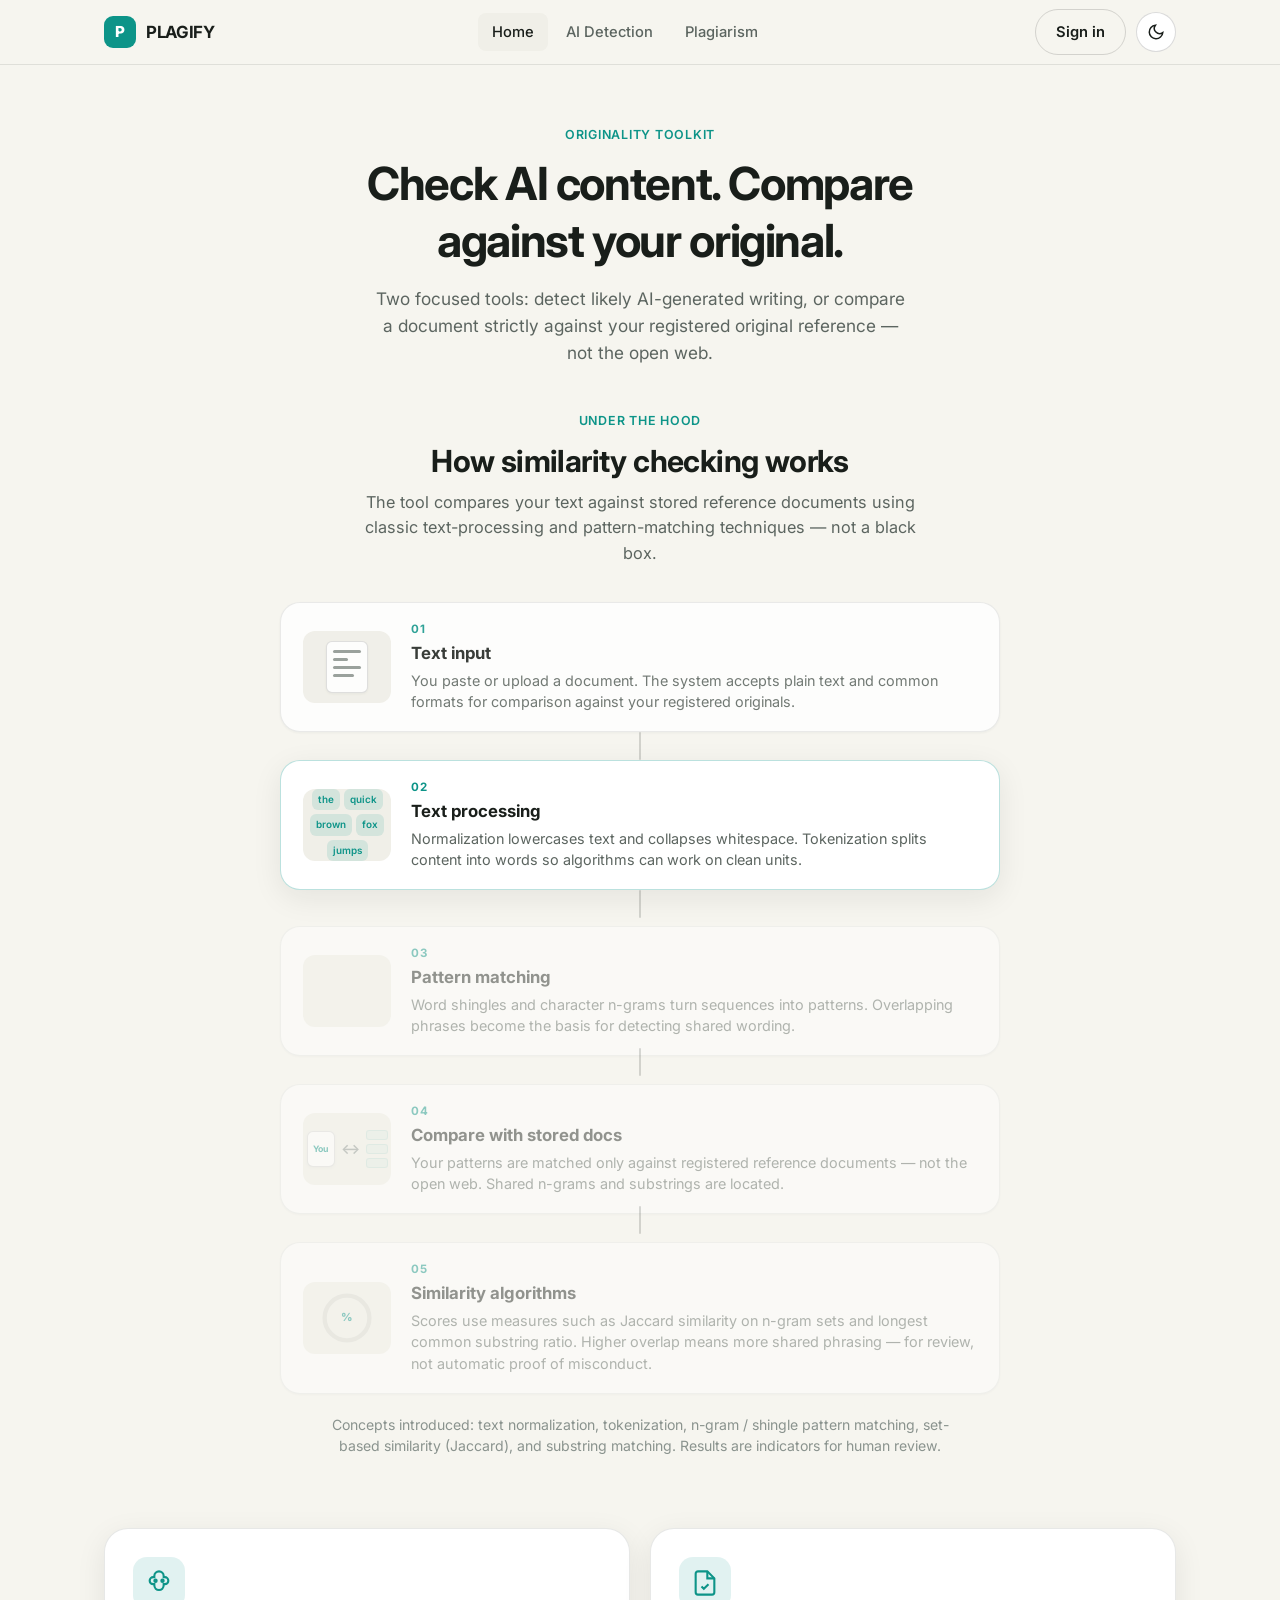
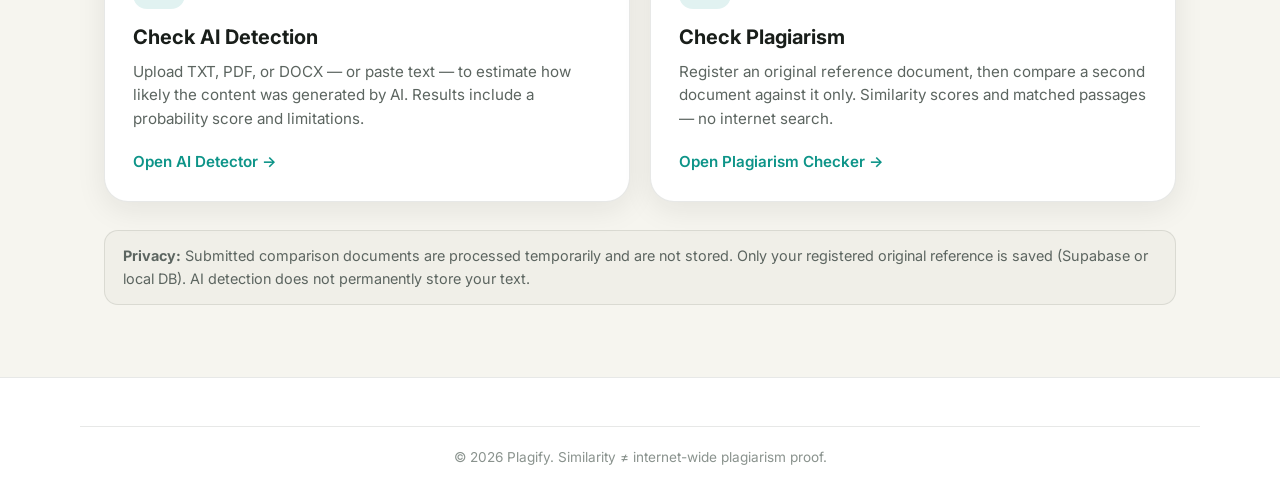
==== frontend/index.html @ 07a8b906 "v1.0.1" ====
<!DOCTYPE html>
<html lang="en">
<head>
  <meta charset="UTF-8" />
  <meta name="viewport" content="width=device-width, initial-scale=1.0" />
  <title>Plagify — AI Detection &amp; Originality Checker</title>
  <link rel="preconnect" href="https://fonts.googleapis.com" />
  <link href="https://fonts.googleapis.com/css2?family=Inter:wght@400;500;600;700;800&display=swap" rel="stylesheet" />
  <link rel="stylesheet" href="style.css" />
  <script>(function(){var t=localStorage.getItem("plagify-theme");if(t!=="light"&&t!=="dark"){t=window.matchMedia&&window.matchMedia("(prefers-color-scheme: dark)").matches?"dark":"light";}document.documentElement.setAttribute("data-theme",t);})();</script>
</head>
<body>
  <header class="site-header">
    <div class="container header-inner">
      <a href="index.html" class="logo">
        <span class="logo-mark">P</span>
        <span class="logo-text">PLAGIFY</span>
      </a>
      <nav class="main-nav" id="mainNav">
        <a href="index.html" class="nav-link active">Home</a>
        <a href="ai-detection.html" class="nav-link">AI Detection</a>
        <a href="plagiarism.html" class="nav-link">Plagiarism</a>
      </nav>
      <div class="header-actions">
        <a href="login.html" class="btn btn-outline" id="signInBtn">Sign in</a>
        <div class="user-menu" id="userMenu" hidden>
          <button type="button" class="user-chip" id="userChip" aria-haspopup="true" aria-expanded="false">
            <span class="user-avatar" id="userAvatar">U</span>
            <span class="user-meta">
              <span class="user-name" id="userName">Account</span>
              <span class="user-email" id="userEmail"></span>
            </span>
            <svg class="user-caret" width="14" height="14" viewBox="0 0 24 24" fill="none" stroke="currentColor" stroke-width="2"><path d="M6 9l6 6 6-6"/></svg>
          </button>
          <div class="user-dropdown" id="userDropdown" hidden>
            <button type="button" class="user-dropdown-item" id="profileBtn">Profile / Settings</button>
            <button type="button" class="user-dropdown-item danger" id="logoutBtn">Logout</button>
          </div>
        </div>
        <button class="theme-toggle" id="themeToggle" aria-label="Toggle theme" title="Toggle theme">
          <svg class="icon-sun" width="18" height="18" viewBox="0 0 24 24" fill="none" stroke="currentColor" stroke-width="2"><circle cx="12" cy="12" r="4"/><path d="M12 2v2M12 20v2M4.93 4.93l1.41 1.41M17.66 17.66l1.41 1.41M2 12h2M20 12h2M4.93 19.07l1.41-1.41M17.66 6.34l1.41-1.41"/></svg>
          <svg class="icon-moon" width="18" height="18" viewBox="0 0 24 24" fill="none" stroke="currentColor" stroke-width="2"><path d="M21 12.79A9 9 0 1 1 11.21 3 7 7 0 0 0 21 12.79z"/></svg>
        </button>
        <button class="menu-toggle" id="menuToggle" aria-label="Menu"><span></span><span></span><span></span></button>
      </div>
    </div>
  </header>

  <main>
    <section class="hero">
      <div class="container hero-inner">
        <span class="eyebrow">Originality toolkit</span>
        <h1>Check AI content. Compare against your original.</h1>
        <p class="hero-sub">
          Two focused tools: detect likely AI-generated writing, or compare a document
          strictly against your registered original reference — not the open web.
        </p>
      </div>
    </section>

    <!-- How it works — animated explanation of text matching pipeline -->
    <section class="how-section" aria-labelledby="how-heading">
      <div class="container">
        <div class="section-heading how-heading">
          <span class="eyebrow">Under the hood</span>
          <h2 id="how-heading">How similarity checking works</h2>
          <p class="how-lead">
            The tool compares your text against stored reference documents using classic
            text-processing and pattern-matching techniques — not a black box.
          </p>
        </div>

        <div class="pipeline" id="howPipeline" role="list">
          <!-- Step 1 -->
          <article class="pipe-step" data-step="1" role="listitem">
            <div class="pipe-visual" aria-hidden="true">
              <div class="viz-doc viz-doc-in">
                <span class="viz-line"></span>
                <span class="viz-line short"></span>
                <span class="viz-line"></span>
                <span class="viz-line med"></span>
              </div>
            </div>
            <div class="pipe-body">
              <span class="pipe-num">01</span>
              <h3>Text input</h3>
              <p>You paste or upload a document. The system accepts plain text and common formats for comparison against your registered originals.</p>
            </div>
          </article>

          <div class="pipe-connector" aria-hidden="true"><span></span></div>

          <!-- Step 2 -->
          <article class="pipe-step" data-step="2" role="listitem">
            <div class="pipe-visual" aria-hidden="true">
              <div class="viz-tokens">
                <span class="tok">the</span>
                <span class="tok">quick</span>
                <span class="tok">brown</span>
                <span class="tok">fox</span>
                <span class="tok">jumps</span>
              </div>
            </div>
            <div class="pipe-body">
              <span class="pipe-num">02</span>
              <h3>Text processing</h3>
              <p>Normalization lowercases text and collapses whitespace. Tokenization splits content into words so algorithms can work on clean units.</p>
            </div>
          </article>

          <div class="pipe-connector" aria-hidden="true"><span></span></div>

          <!-- Step 3 -->
          <article class="pipe-step" data-step="3" role="listitem">
            <div class="pipe-visual" aria-hidden="true">
              <div class="viz-ngrams">
                <span class="ng">quick brown</span>
                <span class="ng">brown fox</span>
                <span class="ng">fox jumps</span>
              </div>
            </div>
            <div class="pipe-body">
              <span class="pipe-num">03</span>
              <h3>Pattern matching</h3>
              <p>Word shingles and character n-grams turn sequences into patterns. Overlapping phrases become the basis for detecting shared wording.</p>
            </div>
          </article>

          <div class="pipe-connector" aria-hidden="true"><span></span></div>

          <!-- Step 4 -->
          <article class="pipe-step" data-step="4" role="listitem">
            <div class="pipe-visual" aria-hidden="true">
              <div class="viz-compare">
                <div class="viz-doc small">You</div>
                <div class="viz-vs">↔</div>
                <div class="viz-store">
                  <span class="store-item"></span>
                  <span class="store-item"></span>
                  <span class="store-item"></span>
                </div>
              </div>
            </div>
            <div class="pipe-body">
              <span class="pipe-num">04</span>
              <h3>Compare with stored docs</h3>
              <p>Your patterns are matched only against registered reference documents — not the open web. Shared n-grams and substrings are located.</p>
            </div>
          </article>

          <div class="pipe-connector" aria-hidden="true"><span></span></div>

          <!-- Step 5 -->
          <article class="pipe-step" data-step="5" role="listitem">
            <div class="pipe-visual" aria-hidden="true">
              <div class="viz-score">
                <svg viewBox="0 0 36 36" class="score-ring">
                  <path class="ring-bg" d="M18 2.5a15.5 15.5 0 1 1 0 31 15.5 15.5 0 1 1 0-31"/>
                  <path class="ring-fill" d="M18 2.5a15.5 15.5 0 1 1 0 31 15.5 15.5 0 1 1 0-31"/>
                </svg>
                <span class="score-label">%</span>
              </div>
            </div>
            <div class="pipe-body">
              <span class="pipe-num">05</span>
              <h3>Similarity algorithms</h3>
              <p>Scores use measures such as Jaccard similarity on n-gram sets and longest common substring ratio. Higher overlap means more shared phrasing — for review, not automatic proof of misconduct.</p>
            </div>
          </article>
        </div>

        <p class="how-footnote">
          Concepts introduced: text normalization, tokenization, n-gram / shingle pattern matching,
          set-based similarity (Jaccard), and substring matching. Results are indicators for human review.
        </p>
      </div>
    </section>

    <section class="dashboard-section">
      <div class="container">
        <div class="feature-choice-grid">
          <a href="ai-detection.html" class="choice-card">
            <div class="choice-icon ai-icon">
              <svg width="28" height="28" viewBox="0 0 24 24" fill="none" stroke="currentColor" stroke-width="1.8"><path d="M12 2a4 4 0 014 4v1h1a3 3 0 010 6h-1v1a4 4 0 01-8 0v-1H7a3 3 0 010-6h1V6a4 4 0 014-4z"/><circle cx="9" cy="10" r="1"/><circle cx="15" cy="10" r="1"/></svg>
            </div>
            <h2>Check AI Detection</h2>
            <p>
              Upload TXT, PDF, or DOCX — or paste text — to estimate how likely the
              content was generated by AI. Results include a probability score and limitations.
            </p>
            <span class="choice-cta">Open AI Detector →</span>
          </a>

          <a href="plagiarism.html" class="choice-card">
            <div class="choice-icon plag-icon">
              <svg width="28" height="28" viewBox="0 0 24 24" fill="none" stroke="currentColor" stroke-width="1.8"><path d="M14 2H6a2 2 0 00-2 2v16a2 2 0 002 2h12a2 2 0 002-2V8z"/><path d="M14 2v6h6"/><path d="M9 15l2 2 4-4"/></svg>
            </div>
            <h2>Check Plagiarism</h2>
            <p>
              Register an original reference document, then compare a second document
              against it only. Similarity scores and matched passages — no internet search.
            </p>
            <span class="choice-cta">Open Plagiarism Checker →</span>
          </a>
        </div>

        <div class="privacy-banner">
          <strong>Privacy:</strong> Submitted comparison documents are processed temporarily
          and are not stored. Only your registered original reference is saved (Supabase or local DB).
          AI detection does not permanently store your text.
        </div>
      </div>
    </section>
  </main>

  <div class="modal-overlay" id="profileModal" hidden>
    <div class="modal-card" role="dialog">
      <div class="modal-header">
        <h2>Profile / Settings</h2>
        <button type="button" class="modal-close" id="profileModalClose">&times;</button>
      </div>
      <div class="modal-body">
        <div class="profile-preview">
          <div class="profile-avatar-wrap">
            <span class="user-avatar large" id="profileAvatar">U</span>
            <label class="avatar-upload-btn" for="profilePictureInput" title="Change photo">
              <svg width="14" height="14" viewBox="0 0 24 24" fill="none" stroke="currentColor" stroke-width="2" aria-hidden="true"><path d="M23 19a2 2 0 0 1-2 2H3a2 2 0 0 1-2-2V8a2 2 0 0 1 2-2h4l2-3h6l2 3h4a2 2 0 0 1 2 2z"/><circle cx="12" cy="13" r="4"/></svg>
              <span class="sr-only">Upload profile picture</span>
            </label>
            <input type="file" id="profilePictureInput" accept="image/jpeg,image/png,image/webp,image/gif" hidden />
          </div>
          <div>
            <p class="profile-email" id="profileEmail">—</p>
            <p class="profile-provider" id="profileProvider">local</p>
            <div class="profile-photo-actions">
              <button type="button" class="btn-text-link" id="profilePictureChoose">Change photo</button>
              <button type="button" class="btn-text-link danger" id="profilePictureRemove" hidden>Remove photo</button>
            </div>
          </div>
        </div>
        <div class="input-group">
          <label for="profileNameInput">Username</label>
          <input type="text" id="profileNameInput" maxlength="120" />
        </div>
        <p class="profile-hint">Username and photo can be updated anytime. JPEG, PNG, WebP or GIF · max ~500 KB.</p>
        <div class="modal-actions">
          <button type="button" class="btn btn-accent" id="profileSaveBtn">Save profile</button>
          <button type="button" class="btn btn-outline" id="profileCancelBtn">Cancel</button>
        </div>
        <p class="login-message" id="profileMessage"></p>

        <hr class="profile-divider" />
        <h3 class="profile-section-title">Change password</h3>
        <p class="profile-hint">Password cannot be changed directly. Request an OTP sent to your email, then enter the code with your new password.</p>
        <div class="modal-actions" style="margin-bottom:12px">
          <button type="button" class="btn btn-outline" id="profileRequestOtpBtn">Send OTP to email</button>
        </div>
        <p class="login-message" id="otpMessage"></p>
        <div id="passwordChangeFields" hidden>
          <div class="input-group">
            <label for="profileOtpInput">OTP code</label>
            <input type="text" id="profileOtpInput" maxlength="12" inputmode="numeric" autocomplete="one-time-code" placeholder="6-digit code" />
          </div>
          <div class="input-group">
            <label for="profileNewPassword">New password</label>
            <input type="password" id="profileNewPassword" minlength="6" autocomplete="new-password" placeholder="At least 6 characters" />
          </div>
          <div class="input-group">
            <label for="profileConfirmPassword">Confirm new password</label>
            <input type="password" id="profileConfirmPassword" minlength="6" autocomplete="new-password" placeholder="Repeat new password" />
          </div>
          <div class="modal-actions">
            <button type="button" class="btn btn-accent" id="profileChangePasswordBtn">Update password</button>
          </div>
        </div>
      </div>
    </div>
  </div>

  <footer class="site-footer">
    <div class="container footer-bottom">
      <p>&copy; 2026 Plagify. Similarity ≠ internet-wide plagiarism proof.</p>
    </div>
  </footer>

  <script src="api.js"></script>
  <script src="theme.js"></script>
  <script>
    const menuToggle = document.getElementById("menuToggle");
    const mainNav = document.getElementById("mainNav");
    if (menuToggle && mainNav) menuToggle.addEventListener("click", () => mainNav.classList.toggle("open"));

    /* Animated how-it-works pipeline */
    (function () {
      const pipeline = document.getElementById("howPipeline");
      if (!pipeline) return;

      const steps = Array.from(pipeline.querySelectorAll(".pipe-step"));
      const connectors = Array.from(pipeline.querySelectorAll(".pipe-connector"));
      const reduced = window.matchMedia("(prefers-reduced-motion: reduce)").matches;

      function reset() {
        steps.forEach((s) => s.classList.remove("is-active", "is-done"));
        connectors.forEach((c) => c.classList.remove("is-flowing"));
        pipeline.classList.remove("is-animating");
        const doc = pipeline.querySelector(".viz-doc-in");
        if (doc) doc.classList.remove("is-pulse");
      }

      function runCycle() {
        reset();
        if (reduced) {
          steps.forEach((s) => s.classList.add("is-active", "is-done"));
          return;
        }
        pipeline.classList.add("is-animating");
        let i = 0;

        function next() {
          if (i > 0) {
            steps[i - 1].classList.remove("is-active");
            steps[i - 1].classList.add("is-done");
            if (connectors[i - 1]) connectors[i - 1].classList.add("is-flowing");
          }
          if (i >= steps.length) {
            // hold final state, then loop
            setTimeout(runCycle, 3200);
            return;
          }
          steps[i].classList.add("is-active");
          if (i === 0) {
            const doc = steps[0].querySelector(".viz-doc-in");
            if (doc) doc.classList.add("is-pulse");
          }
          i += 1;
          setTimeout(next, 1600);
        }
        next();
      }

      // Start when section is in view
      const observer = new IntersectionObserver(
        (entries) => {
          if (entries[0].isIntersecting) {
            runCycle();
            observer.disconnect();
          }
        },
        { threshold: 0.25 }
      );
      observer.observe(pipeline);
    })();
  </script>
</body>
</html>
---- frontend/style.css ----
/* ==========================================
   PLAGIFY — Clever-inspired light theme
   Soft cream background, teal accents, clean UI
   ========================================== */

:root,
[data-theme="light"] {
  --bg-primary: #f6f5ef;
  --bg-secondary: #ffffff;
  --bg-card: #ffffff;
  --bg-muted: #f0efe8;
  --accent: #0d9488;
  --accent-hover: #0f766e;
  --accent-soft: rgba(13, 148, 136, 0.12);
  --accent-border: rgba(13, 148, 136, 0.28);
  --text-main: #191e1a;
  --text-muted: #5c6560;
  --text-light: #8a938e;
  --border-color: rgba(25, 30, 26, 0.1);
  --border-strong: rgba(25, 30, 26, 0.16);
  --radius-sm: 10px;
  --radius-md: 14px;
  --radius-lg: 20px;
  --radius-xl: 24px;
  --shadow-sm: 0 1px 3px rgba(25, 30, 26, 0.06);
  --shadow-md: 0 8px 30px rgba(25, 30, 26, 0.08);
  --shadow-lg: 0 16px 48px rgba(25, 30, 26, 0.1);
  --font-display: 'Inter', system-ui, -apple-system, 'Segoe UI', sans-serif;
  --font-body: 'Inter', system-ui, -apple-system, 'Segoe UI', sans-serif;
  --transition: 0.2s ease;
  --green: #0d9488;
  --green-dark: #0f766e;
  --success: #16a34a;
  --warning: #d97706;
  --danger: #dc2626;
  --header-bg: rgba(246, 245, 239, 0.92);
  --slider-off: #d1d5db;
}

[data-theme="dark"] {
  --bg-primary: #0f1412;
  --bg-secondary: #161c19;
  --bg-card: #1a221e;
  --bg-muted: #222b27;
  --accent: #2dd4bf;
  --accent-hover: #5eead4;
  --accent-soft: rgba(45, 212, 191, 0.14);
  --accent-border: rgba(45, 212, 191, 0.32);
  --text-main: #e8f0ec;
  --text-muted: #9aaba3;
  --text-light: #6b7c74;
  --border-color: rgba(232, 240, 236, 0.1);
  --border-strong: rgba(232, 240, 236, 0.18);
  --shadow-sm: 0 1px 3px rgba(0, 0, 0, 0.35);
  --shadow-md: 0 8px 30px rgba(0, 0, 0, 0.45);
  --shadow-lg: 0 16px 48px rgba(0, 0, 0, 0.5);
  --header-bg: rgba(15, 20, 18, 0.92);
  --slider-off: #3a4540;
  --success: #4ade80;
  --warning: #fbbf24;
  --danger: #f87171;
}

* {
  margin: 0;
  padding: 0;
  box-sizing: border-box;
}

html {
  scroll-behavior: smooth;
}

body {
  background: var(--bg-primary);
  color: var(--text-main);
  transition: background 0.25s ease, color 0.25s ease;
  font-family: var(--font-body);
  line-height: 1.55;
  -webkit-font-smoothing: antialiased;
}

h1, h2, h3, h4 {
  font-family: var(--font-display);
  line-height: 1.25;
  font-weight: 700;
  color: var(--text-main);
}

a {
  color: inherit;
  text-decoration: none;
}

ul {
  list-style: none;
}

button {
  font-family: var(--font-body);
  cursor: pointer;
  border: none;
  background: none;
}

.container {
  width: 100%;
  max-width: 1120px;
  margin: 0 auto;
  padding: 0 24px;
}

.eyebrow {
  display: inline-block;
  color: var(--accent);
  font-weight: 600;
  font-size: 0.78rem;
  letter-spacing: 0.06em;
  text-transform: uppercase;
  margin-bottom: 12px;
}

.btn {
  display: inline-flex;
  align-items: center;
  justify-content: center;
  gap: 8px;
  padding: 11px 20px;
  border-radius: 999px;
  font-weight: 600;
  font-size: 0.92rem;
  transition: transform var(--transition), background var(--transition), color var(--transition), box-shadow var(--transition), border-color var(--transition);
  white-space: nowrap;
}

/* Ensure [hidden] always wins over .btn display rules (e.g. Sign in after login) */
.btn[hidden],
#signInBtn[hidden],
#userMenu[hidden] {
  display: none !important;
}

.btn:active {
  transform: scale(0.98);
}

.btn-accent {
  background: var(--accent);
  color: #fff;
  box-shadow: 0 2px 8px rgba(13, 148, 136, 0.25);
}

.btn-accent:hover {
  background: var(--accent-hover);
}

.btn-outline {
  background: transparent;
  color: var(--text-main);
  border: 1.5px solid var(--border-strong);
}

.btn-outline:hover {
  border-color: var(--accent);
  color: var(--accent);
}

.btn-ghost {
  background: transparent;
  color: var(--text-muted);
  border: 1.5px solid transparent;
}

.btn-ghost:hover {
  color: var(--text-main);
  background: var(--bg-muted);
}

.btn-large {
  padding: 14px 28px;
  font-size: 1rem;
}

/* Theme toggle */
.theme-toggle {
  display: inline-flex;
  align-items: center;
  justify-content: center;
  width: 40px;
  height: 40px;
  border-radius: 999px;
  border: 1.5px solid var(--border-strong);
  background: var(--bg-card);
  color: var(--text-main);
  cursor: pointer;
  transition: background var(--transition), border-color var(--transition), color var(--transition);
  flex-shrink: 0;
}

.theme-toggle:hover {
  border-color: var(--accent);
  color: var(--accent);
  background: var(--accent-soft);
}

.theme-toggle .icon-sun,
.theme-toggle .icon-moon {
  display: none;
}

[data-theme="light"] .theme-toggle .icon-moon {
  display: block;
}

[data-theme="dark"] .theme-toggle .icon-sun {
  display: block;
}

[data-theme="dark"] .tab-btn.active {
  background: var(--accent);
  color: #0f1412;
}

[data-theme="dark"] .d-belly {
  fill: #5eead4;
}


.site-header {
  position: sticky;
  top: 0;
  z-index: 100;
  background: var(--header-bg);
  backdrop-filter: blur(12px);
  border-bottom: 1px solid var(--border-color);
}

.header-inner {
  display: flex;
  align-items: center;
  justify-content: space-between;
  height: 64px;
  gap: 20px;
}

.logo {
  display: flex;
  align-items: center;
  gap: 10px;
  font-weight: 700;
  font-size: 1.05rem;
  letter-spacing: -0.02em;
}

.logo-mark {
  width: 32px;
  height: 32px;
  border-radius: 9px;
  background: var(--accent);
  color: #fff;
  display: flex;
  align-items: center;
  justify-content: center;
  font-weight: 800;
  font-size: 0.95rem;
}

.logo-text {
  color: var(--text-main);
}

.main-nav {
  display: flex;
  align-items: center;
  gap: 4px;
}

.nav-link {
  padding: 8px 14px;
  border-radius: 8px;
  font-size: 0.92rem;
  font-weight: 500;
  color: var(--text-muted);
  transition: color var(--transition), background var(--transition);
}

.nav-link:hover,
.nav-link.active {
  color: var(--text-main);
  background: var(--bg-muted);
}

.header-actions {
  display: flex;
  align-items: center;
  gap: 10px;
}

.menu-toggle {
  display: none;
  flex-direction: column;
  gap: 5px;
  padding: 8px;
}

.menu-toggle span {
  display: block;
  width: 20px;
  height: 2px;
  background: var(--text-main);
  border-radius: 1px;
}

.hero {
  padding: 56px 0 32px;
  text-align: center;
}

.hero-inner {
  max-width: 720px;
  margin: 0 auto;
}

.hero h1 {
  font-size: clamp(2rem, 4.5vw, 2.85rem);
  letter-spacing: -0.03em;
  margin-bottom: 16px;
}

.hero-sub {
  font-size: 1.08rem;
  color: var(--text-muted);
  max-width: 540px;
  margin: 0 auto;
}

.checker-section {
  padding: 24px 0 64px;
}

.checker-card {
  background: var(--bg-card);
  border: 1px solid var(--border-color);
  border-radius: var(--radius-xl);
  box-shadow: var(--shadow-md);
  padding: 28px 32px;
  overflow: hidden;
}

.checker-tabs {
  display: flex;
  gap: 6px;
  margin-bottom: 24px;
  flex-wrap: wrap;
}

.tab-btn {
  padding: 9px 18px;
  border-radius: 999px;
  font-size: 0.9rem;
  font-weight: 600;
  color: var(--text-muted);
  background: var(--bg-muted);
  transition: all var(--transition);
}

.tab-btn:hover {
  color: var(--text-main);
}

.tab-btn.active {
  background: var(--text-main);
  color: #fff;
}

.tab-panel {
  display: none;
}

.tab-panel.active {
  display: block;
}

#inputText {
  width: 100%;
  min-height: 200px;
  padding: 16px 18px;
  border: 1.5px solid var(--border-color);
  border-radius: var(--radius-md);
  background: var(--bg-primary);
  color: var(--text-main);
  font-family: var(--font-body);
  font-size: 0.98rem;
  line-height: 1.6;
  resize: vertical;
  transition: border-color var(--transition);
}

#inputText:focus {
  outline: none;
  border-color: var(--accent);
}

#inputText::placeholder {
  color: var(--text-light);
}

.counter-row {
  display: flex;
  flex-wrap: wrap;
  gap: 16px;
  margin-top: 12px;
  font-size: 0.85rem;
  color: var(--text-muted);
}

.min-note {
  margin-left: auto;
  color: var(--text-light);
}

.dropzone {
  border: 2px dashed var(--border-strong);
  border-radius: var(--radius-md);
  padding: 40px 24px;
  text-align: center;
  background: var(--bg-primary);
  transition: border-color var(--transition), background var(--transition);
}

.dropzone.dragover {
  border-color: var(--accent);
  background: var(--accent-soft);
}

.dropzone-icon {
  color: var(--accent);
  margin-bottom: 12px;
}

.dropzone-title {
  font-weight: 600;
  margin-bottom: 6px;
}

.dropzone-sub {
  font-size: 0.9rem;
  color: var(--text-muted);
  margin-bottom: 18px;
}

.file-selected {
  margin-top: 16px;
}

.file-chip {
  display: inline-flex;
  align-items: center;
  gap: 10px;
  padding: 10px 14px;
  background: var(--bg-muted);
  border-radius: 999px;
  font-size: 0.9rem;
  font-weight: 500;
}

.file-chip button {
  font-size: 1.2rem;
  color: var(--text-muted);
  line-height: 1;
  padding: 0 4px;
}

.file-chip button:hover {
  color: var(--danger);
}

.url-field {
  margin-bottom: 16px;
}

.url-field label {
  display: block;
  font-size: 0.88rem;
  font-weight: 600;
  margin-bottom: 6px;
  color: var(--text-muted);
}

.url-field input {
  width: 100%;
  padding: 12px 14px;
  border: 1.5px solid var(--border-color);
  border-radius: var(--radius-sm);
  background: var(--bg-primary);
  font-size: 0.95rem;
  color: var(--text-main);
}

.url-field input:focus {
  outline: none;
  border-color: var(--accent);
}

.settings-panel {
  margin-top: 28px;
  padding-top: 24px;
  border-top: 1px solid var(--border-color);
}

.settings-title {
  font-size: 0.95rem;
  margin-bottom: 16px;
}

.settings-grid {
  display: grid;
  grid-template-columns: repeat(2, 1fr);
  gap: 12px 24px;
  margin-bottom: 20px;
}

.toggle-row {
  display: flex;
  align-items: center;
  justify-content: space-between;
  gap: 12px;
  font-size: 0.9rem;
  color: var(--text-muted);
  cursor: pointer;
}

.switch {
  position: relative;
  width: 42px;
  height: 24px;
  flex-shrink: 0;
}

.switch input {
  opacity: 0;
  width: 0;
  height: 0;
}

.slider {
  position: absolute;
  inset: 0;
  background: var(--slider-off);
  border-radius: 999px;
  transition: background var(--transition);
}

.slider::before {
  content: '';
  position: absolute;
  width: 18px;
  height: 18px;
  left: 3px;
  top: 3px;
  background: #fff;
  border-radius: 50%;
  transition: transform var(--transition);
  box-shadow: 0 1px 3px rgba(0,0,0,0.15);
}

.switch input:checked + .slider {
  background: var(--accent);
}

.switch input:checked + .slider::before {
  transform: translateX(18px);
}

.scan-mode-row {
  display: flex;
  flex-wrap: wrap;
  align-items: center;
  gap: 12px;
}

.scan-mode-label {
  font-size: 0.9rem;
  font-weight: 600;
  color: var(--text-muted);
}

.scan-mode-options {
  display: flex;
  gap: 6px;
  flex-wrap: wrap;
}

.mode-btn {
  padding: 7px 14px;
  border-radius: 999px;
  font-size: 0.85rem;
  font-weight: 600;
  color: var(--text-muted);
  background: var(--bg-muted);
  border: 1.5px solid transparent;
  transition: all var(--transition);
}

.mode-btn:hover {
  color: var(--text-main);
}

.mode-btn.active {
  background: var(--accent-soft);
  color: var(--accent);
  border-color: var(--accent-border);
}

.action-row {
  display: flex;
  gap: 12px;
  margin-top: 28px;
  flex-wrap: wrap;
}

.progress-wrap {
  margin-top: 28px;
  text-align: center;
}

.progress-track {
  height: 6px;
  background: var(--bg-muted);
  border-radius: 999px;
  overflow: hidden;
  margin-bottom: 12px;
}

.progress-fill {
  height: 100%;
  width: 0%;
  background: var(--accent);
  border-radius: 999px;
  transition: width 0.3s ease;
}

.progress-label {
  font-size: 0.9rem;
  color: var(--text-muted);
  margin-bottom: 16px;
}

.dino-wrap {
  max-width: 200px;
  margin: 0 auto 8px;
}

.dino-svg {
  width: 100%;
  height: auto;
}

.d-body, .d-tail, .d-spikes, .d-leg, .d-arm, .d-upper-jaw, .d-lower-jaw {
  fill: var(--accent);
}

.d-belly {
  fill: #5eead4;
}

.d-eye-white {
  fill: #fff;
}

.d-eye {
  fill: var(--text-main);
}

.d-teeth {
  stroke: #fff;
  stroke-width: 1.5;
  fill: none;
}

.dino-caption {
  font-size: 0.88rem;
  color: var(--text-muted);
}

.result-card {
  margin-top: 28px;
  padding: 24px;
  background: var(--bg-primary);
  border-radius: var(--radius-md);
  border: 1px solid var(--border-color);
  display: flex;
  align-items: center;
  gap: 28px;
  flex-wrap: wrap;
}

.result-summary {
  display: flex;
  align-items: center;
  gap: 28px;
  flex: 1;
  flex-wrap: wrap;
}

.result-ring {
  position: relative;
  width: 110px;
  height: 110px;
  flex-shrink: 0;
}

.result-ring svg {
  width: 100%;
  height: 100%;
  transform: rotate(-90deg);
}

.ring-bg {
  fill: none;
  stroke: var(--bg-muted);
  stroke-width: 8;
}

.ring-fill {
  fill: none;
  stroke: var(--accent);
  stroke-width: 8;
  stroke-linecap: round;
  stroke-dasharray: 327;
  stroke-dashoffset: 327;
  transition: stroke-dashoffset 0.8s ease;
}

.ring-label {
  position: absolute;
  inset: 0;
  display: flex;
  flex-direction: column;
  align-items: center;
  justify-content: center;
}

.ring-label strong {
  font-size: 1.4rem;
  font-weight: 700;
}

.ring-label span {
  font-size: 0.75rem;
  color: var(--text-muted);
}

.result-metrics {
  display: flex;
  gap: 28px;
  flex-wrap: wrap;
}

.metric {
  display: flex;
  flex-direction: column;
  gap: 4px;
}

.metric-label {
  font-size: 0.8rem;
  color: var(--text-muted);
}

.metric-value {
  font-size: 1.25rem;
  font-weight: 700;
}

.features-section {
  padding: 72px 0;
}

.section-heading {
  text-align: center;
  margin-bottom: 40px;
}

.section-heading h2 {
  font-size: clamp(1.5rem, 3vw, 1.9rem);
  letter-spacing: -0.02em;
}

.features-grid {
  display: grid;
  grid-template-columns: repeat(auto-fill, minmax(280px, 1fr));
  gap: 20px;
}

.feature-card {
  background: var(--bg-card);
  border: 1px solid var(--border-color);
  border-radius: var(--radius-md);
  padding: 24px;
  transition: box-shadow var(--transition), border-color var(--transition);
}

.feature-card:hover {
  box-shadow: var(--shadow-sm);
  border-color: var(--accent-border);
}

.feature-icon {
  width: 44px;
  height: 44px;
  border-radius: 12px;
  background: var(--accent-soft);
  color: var(--accent);
  display: flex;
  align-items: center;
  justify-content: center;
  margin-bottom: 14px;
}

.feature-card h3 {
  font-size: 1.05rem;
  margin-bottom: 8px;
}

.feature-card p {
  font-size: 0.92rem;
  color: var(--text-muted);
  line-height: 1.55;
}

.stats-section {
  padding: 48px 0;
  background: var(--bg-secondary);
  border-top: 1px solid var(--border-color);
  border-bottom: 1px solid var(--border-color);
}

.stats-grid {
  display: grid;
  grid-template-columns: repeat(4, 1fr);
  gap: 24px;
  text-align: center;
}

.stat-block strong {
  display: block;
  font-size: 1.75rem;
  font-weight: 800;
  color: var(--accent);
  letter-spacing: -0.02em;
  margin-bottom: 4px;
}

.stat-block span {
  font-size: 0.88rem;
  color: var(--text-muted);
}

.testimonials-section {
  padding: 72px 0;
}

.testimonial-slider {
  position: relative;
  overflow: hidden;
}

.testimonial-track {
  display: flex;
  gap: 20px;
  transition: transform 0.4s ease;
}

.testimonial-card {
  flex: 0 0 calc(33.333% - 14px);
  min-width: 260px;
  background: var(--bg-card);
  border: 1px solid var(--border-color);
  border-radius: var(--radius-md);
  padding: 24px;
}

.testimonial-card p {
  font-size: 0.95rem;
  color: var(--text-muted);
  margin-bottom: 16px;
  line-height: 1.6;
}

.testimonial-author strong {
  display: block;
  font-size: 0.92rem;
}

.testimonial-author span {
  font-size: 0.82rem;
  color: var(--text-light);
}

.slider-dots {
  display: flex;
  justify-content: center;
  gap: 8px;
  margin-top: 24px;
}

.slider-dots button {
  width: 8px;
  height: 8px;
  border-radius: 50%;
  background: var(--border-strong);
  transition: background var(--transition), transform var(--transition);
}

.slider-dots button.active {
  background: var(--accent);
  transform: scale(1.2);
}

.faq-section {
  padding: 72px 0 80px;
}

.faq-list {
  max-width: 720px;
  margin: 0 auto;
}

.faq-item {
  border-bottom: 1px solid var(--border-color);
}

.faq-question {
  width: 100%;
  display: flex;
  align-items: center;
  justify-content: space-between;
  gap: 16px;
  padding: 18px 0;
  text-align: left;
  font-size: 1rem;
  font-weight: 600;
  color: var(--text-main);
}

.faq-icon {
  font-size: 1.25rem;
  color: var(--text-muted);
  transition: transform var(--transition);
}

.faq-item.open .faq-icon {
  transform: rotate(45deg);
}

.faq-answer {
  max-height: 0;
  overflow: hidden;
  transition: max-height 0.3s ease;
}

.faq-item.open .faq-answer {
  max-height: 200px;
}

.faq-answer p {
  padding-bottom: 18px;
  font-size: 0.95rem;
  color: var(--text-muted);
  line-height: 1.6;
}

.site-footer {
  background: var(--bg-secondary);
  border-top: 1px solid var(--border-color);
  padding: 48px 0 24px;
}

.footer-grid {
  display: grid;
  grid-template-columns: 1.5fr 1fr 1fr 1fr;
  gap: 32px;
  margin-bottom: 36px;
}

.footer-brand p {
  font-size: 0.9rem;
  color: var(--text-muted);
  margin: 12px 0 16px;
  max-width: 260px;
}

.social-icons {
  display: flex;
  gap: 12px;
}

.social-icons a {
  width: 36px;
  height: 36px;
  border-radius: 10px;
  background: var(--bg-muted);
  display: flex;
  align-items: center;
  justify-content: center;
  color: var(--text-muted);
  transition: color var(--transition), background var(--transition);
}

.social-icons a:hover {
  color: var(--accent);
  background: var(--accent-soft);
}

.footer-col h4 {
  font-size: 0.88rem;
  margin-bottom: 14px;
  color: var(--text-main);
}

.footer-col a {
  display: block;
  font-size: 0.9rem;
  color: var(--text-muted);
  padding: 5px 0;
  transition: color var(--transition);
}

.footer-col a:hover {
  color: var(--accent);
}

.footer-bottom {
  padding-top: 20px;
  border-top: 1px solid var(--border-color);
  text-align: center;
  font-size: 0.85rem;
  color: var(--text-light);
}

@media (max-width: 900px) {
  .main-nav {
    position: absolute;
    top: 64px;
    left: 0;
    right: 0;
    background: var(--bg-primary);
    border-bottom: 1px solid var(--border-color);
    flex-direction: column;
    gap: 0;
    max-height: 0;
    overflow: hidden;
    transition: max-height var(--transition);
  }

  .main-nav.open {
    max-height: 320px;
  }

  .main-nav .nav-link {
    padding: 14px 24px;
    border-top: 1px solid var(--border-color);
    border-radius: 0;
  }

  .menu-toggle {
    display: flex;
  }

  .header-actions .btn-ghost {
    display: none;
  }

  .stats-grid {
    grid-template-columns: repeat(2, 1fr);
  }

  .footer-grid {
    grid-template-columns: 1fr 1fr;
  }

  .testimonial-card {
    flex: 0 0 calc(50% - 10px);
  }
}

@media (max-width: 600px) {
  .checker-card {
    padding: 20px;
  }

  .settings-grid {
    grid-template-columns: 1fr;
  }

  .features-grid {
    grid-template-columns: 1fr;
  }

  .stats-grid {
    grid-template-columns: 1fr;
  }

  .result-card {
    flex-direction: column;
    align-items: flex-start;
  }

  .action-row {
    flex-direction: column;
  }

  .action-row .btn {
    width: 100%;
  }

  .footer-grid {
    grid-template-columns: 1fr;
  }

  .testimonial-card {
    flex: 0 0 100%;
  }

  .hero {
    padding: 40px 0 24px;
  }
}


/* ---------- User menu (logged-in header) ---------- */
.user-menu {
  position: relative;
}

.user-chip {
  display: inline-flex;
  align-items: center;
  gap: 10px;
  padding: 4px 10px 4px 4px;
  border-radius: 999px;
  border: 1.5px solid var(--border-strong);
  background: var(--bg-card);
  cursor: pointer;
  color: var(--text-main);
  font-family: var(--font-body);
  max-width: 220px;
  transition: border-color var(--transition), background var(--transition);
}

.user-chip:hover {
  border-color: var(--accent);
  background: var(--accent-soft);
}

.user-avatar {
  width: 32px;
  height: 32px;
  border-radius: 50%;
  background: var(--accent);
  color: #fff;
  display: inline-flex;
  align-items: center;
  justify-content: center;
  font-size: 0.75rem;
  font-weight: 700;
  flex-shrink: 0;
  background-size: cover;
  background-position: center;
}

.user-avatar.large {
  width: 48px;
  height: 48px;
  font-size: 1rem;
}

.user-avatar.has-photo {
  color: transparent;
}

.user-meta {
  display: flex;
  flex-direction: column;
  align-items: flex-start;
  min-width: 0;
  text-align: left;
}

.user-name {
  font-size: 0.82rem;
  font-weight: 600;
  white-space: nowrap;
  overflow: hidden;
  text-overflow: ellipsis;
  max-width: 140px;
}

.user-email {
  font-size: 0.72rem;
  color: var(--text-muted);
  white-space: nowrap;
  overflow: hidden;
  text-overflow: ellipsis;
  max-width: 140px;
}

.user-caret {
  color: var(--text-muted);
  flex-shrink: 0;
}

.user-dropdown {
  position: absolute;
  top: calc(100% + 8px);
  right: 0;
  min-width: 180px;
  background: var(--bg-card);
  border: 1px solid var(--border-color);
  border-radius: 12px;
  box-shadow: var(--shadow-md);
  padding: 6px;
  z-index: 200;
}

.user-dropdown-item {
  display: block;
  width: 100%;
  text-align: left;
  padding: 10px 12px;
  border-radius: 8px;
  font-size: 0.9rem;
  font-weight: 500;
  color: var(--text-main);
  font-family: var(--font-body);
  transition: background var(--transition);
}

.user-dropdown-item:hover {
  background: var(--bg-muted);
}

.user-dropdown-item.danger {
  color: var(--danger);
}

/* Modal */
.modal-overlay {
  position: fixed;
  inset: 0;
  background: rgba(0, 0, 0, 0.45);
  display: flex;
  align-items: center;
  justify-content: center;
  z-index: 300;
  padding: 24px;
}

.modal-overlay[hidden] {
  display: none !important;
}

.modal-card {
  width: 100%;
  max-width: 420px;
  background: var(--bg-card);
  border: 1px solid var(--border-color);
  border-radius: var(--radius-lg);
  box-shadow: var(--shadow-lg);
  overflow: hidden;
}

.modal-header {
  display: flex;
  align-items: center;
  justify-content: space-between;
  padding: 18px 20px;
  border-bottom: 1px solid var(--border-color);
}

.modal-header h2 {
  font-size: 1.1rem;
}

.modal-close {
  font-size: 1.5rem;
  line-height: 1;
  color: var(--text-muted);
  padding: 4px 8px;
}

.modal-close:hover {
  color: var(--text-main);
}

.modal-body {
  padding: 20px;
}

.profile-preview {
  display: flex;
  align-items: center;
  gap: 14px;
  margin-bottom: 20px;
}

.profile-email {
  font-weight: 600;
  font-size: 0.95rem;
}

.profile-provider {
  font-size: 0.82rem;
  color: var(--text-muted);
}

.profile-avatar-wrap {
  position: relative;
  flex-shrink: 0;
}

.profile-avatar-wrap .user-avatar.large {
  width: 64px;
  height: 64px;
  font-size: 1.15rem;
}

.avatar-upload-btn {
  position: absolute;
  right: -2px;
  bottom: -2px;
  width: 28px;
  height: 28px;
  border-radius: 50%;
  background: var(--accent);
  color: #fff;
  display: inline-flex;
  align-items: center;
  justify-content: center;
  cursor: pointer;
  border: 2px solid var(--bg-card);
  box-shadow: var(--shadow-sm);
  transition: background var(--transition), transform var(--transition);
}

.avatar-upload-btn:hover {
  background: var(--accent-hover);
  transform: scale(1.05);
}

.profile-photo-actions {
  display: flex;
  flex-wrap: wrap;
  gap: 10px;
  margin-top: 6px;
}

.btn-text-link {
  background: none;
  border: none;
  padding: 0;
  font-size: 0.82rem;
  font-weight: 600;
  color: var(--accent);
  cursor: pointer;
  font-family: var(--font-body);
}

.btn-text-link:hover {
  text-decoration: underline;
}

.btn-text-link.danger {
  color: var(--danger);
}

.profile-hint {
  font-size: 0.8rem;
  color: var(--text-light);
  margin: -4px 0 14px;
  line-height: 1.4;
}

.profile-divider {
  border: none;
  border-top: 1px solid var(--border-color);
  margin: 20px 0 14px;
}

.profile-section-title {
  font-size: 0.95rem;
  font-weight: 700;
  margin: 0 0 8px;
  color: var(--text-main);
}

.sr-only {
  position: absolute;
  width: 1px;
  height: 1px;
  padding: 0;
  margin: -1px;
  overflow: hidden;
  clip: rect(0, 0, 0, 0);
  white-space: nowrap;
  border: 0;
}

.modal-body .input-group {
  margin-bottom: 12px;
}

.modal-body .input-group label {
  display: block;
  font-size: 0.85rem;
  font-weight: 600;
  color: var(--text-muted);
  margin-bottom: 6px;
}

.modal-body .input-group input {
  width: 100%;
  padding: 11px 12px;
  border: 1.5px solid var(--border-color);
  border-radius: 10px;
  background: var(--bg-primary);
  color: var(--text-main);
  font-size: 0.95rem;
  font-family: var(--font-body);
}

.modal-body .input-group input:focus {
  outline: none;
  border-color: var(--accent);
}

.modal-hint {
  font-size: 0.8rem;
  color: var(--text-light);
  margin-bottom: 16px;
}

.modal-actions {
  display: flex;
  gap: 10px;
  flex-wrap: wrap;
}

.login-message.success {
  color: var(--success);
  margin-top: 12px;
  font-size: 0.9rem;
}

.login-message.error {
  color: var(--danger);
  margin-top: 12px;
  font-size: 0.9rem;
}

@media (max-width: 600px) {
  .user-meta {
    display: none;
  }
  .user-chip {
    padding: 4px;
  }
}

/* ========== How it works — animated pipeline ========== */
.how-section {
  padding: 8px 0 48px;
}
.how-heading {
  text-align: center;
  margin-bottom: 36px;
}
.how-lead {
  max-width: 560px;
  margin: 10px auto 0;
  color: var(--text-muted);
  font-size: 1.02rem;
}
.pipeline {
  display: grid;
  grid-template-columns: 1fr;
  gap: 0;
  max-width: 720px;
  margin: 0 auto;
}
.pipe-step {
  display: grid;
  grid-template-columns: 88px 1fr;
  gap: 20px;
  align-items: center;
  background: var(--bg-card);
  border: 1px solid var(--border-color);
  border-radius: var(--radius-lg);
  padding: 18px 22px;
  box-shadow: var(--shadow-sm);
  opacity: 0.45;
  transform: translateY(8px);
  transition: opacity 0.45s ease, transform 0.45s ease, border-color 0.3s ease, box-shadow 0.3s ease;
}
.pipe-step.is-active {
  opacity: 1;
  transform: translateY(0);
  border-color: var(--accent-border);
  box-shadow: var(--shadow-md);
}
.pipe-step.is-done {
  opacity: 0.85;
  transform: translateY(0);
}
.pipe-connector {
  display: flex;
  justify-content: center;
  height: 28px;
  position: relative;
}
.pipe-connector span {
  width: 2px;
  height: 100%;
  background: var(--border-strong);
  border-radius: 2px;
  position: relative;
  overflow: hidden;
}
.pipe-connector span::after {
  content: '';
  position: absolute;
  left: 0;
  top: -100%;
  width: 100%;
  height: 100%;
  background: var(--accent);
  animation: none;
}
.pipeline.is-animating .pipe-connector.is-flowing span::after {
  animation: connector-flow 0.7s ease forwards;
}
@keyframes connector-flow {
  from { top: -100%; }
  to   { top: 100%; }
}

.pipe-num {
  display: block;
  font-size: 0.72rem;
  font-weight: 700;
  letter-spacing: 0.08em;
  color: var(--accent);
  margin-bottom: 4px;
}
.pipe-body h3 {
  font-size: 1.05rem;
  margin-bottom: 6px;
}
.pipe-body p {
  font-size: 0.9rem;
  color: var(--text-muted);
  line-height: 1.5;
  margin: 0;
}

/* Visuals */
.pipe-visual {
  width: 88px;
  height: 72px;
  display: flex;
  align-items: center;
  justify-content: center;
  background: var(--bg-muted);
  border-radius: 12px;
  flex-shrink: 0;
  overflow: hidden;
}

.viz-doc {
  width: 42px;
  height: 52px;
  background: var(--bg-card);
  border: 1.5px solid var(--border-strong);
  border-radius: 6px;
  padding: 8px 6px;
  display: flex;
  flex-direction: column;
  gap: 5px;
  box-shadow: var(--shadow-sm);
}
.viz-doc .viz-line {
  height: 3px;
  background: var(--text-light);
  border-radius: 2px;
  width: 100%;
}
.viz-doc .viz-line.short { width: 55%; }
.viz-doc .viz-line.med { width: 75%; }
.viz-doc-in.is-pulse .viz-line {
  animation: line-pulse 1.2s ease-in-out infinite;
}
.viz-doc-in.is-pulse .viz-line:nth-child(2) { animation-delay: 0.15s; }
.viz-doc-in.is-pulse .viz-line:nth-child(3) { animation-delay: 0.3s; }
.viz-doc-in.is-pulse .viz-line:nth-child(4) { animation-delay: 0.45s; }
@keyframes line-pulse {
  0%, 100% { opacity: 0.5; transform: scaleX(1); }
  50% { opacity: 1; transform: scaleX(0.95); }
}

.viz-tokens {
  display: flex;
  flex-wrap: wrap;
  gap: 4px;
  justify-content: center;
  padding: 4px;
}
.viz-tokens .tok {
  font-size: 0.62rem;
  font-weight: 600;
  padding: 3px 6px;
  background: var(--accent-soft);
  color: var(--accent);
  border-radius: 6px;
  opacity: 0;
  transform: translateY(4px);
}
.pipe-step.is-active .viz-tokens .tok {
  animation: tok-in 0.4s ease forwards;
}
.pipe-step.is-active .viz-tokens .tok:nth-child(1) { animation-delay: 0.05s; }
.pipe-step.is-active .viz-tokens .tok:nth-child(2) { animation-delay: 0.12s; }
.pipe-step.is-active .viz-tokens .tok:nth-child(3) { animation-delay: 0.19s; }
.pipe-step.is-active .viz-tokens .tok:nth-child(4) { animation-delay: 0.26s; }
.pipe-step.is-active .viz-tokens .tok:nth-child(5) { animation-delay: 0.33s; }
@keyframes tok-in {
  to { opacity: 1; transform: translateY(0); }
}

.viz-ngrams {
  display: flex;
  flex-direction: column;
  gap: 5px;
  align-items: center;
}
.viz-ngrams .ng {
  font-size: 0.58rem;
  font-weight: 600;
  padding: 3px 7px;
  background: var(--bg-card);
  border: 1px solid var(--accent-border);
  color: var(--accent);
  border-radius: 999px;
  white-space: nowrap;
  opacity: 0;
  transform: scale(0.85);
}
.pipe-step.is-active .viz-ngrams .ng {
  animation: ng-in 0.45s ease forwards;
}
.pipe-step.is-active .viz-ngrams .ng:nth-child(1) { animation-delay: 0.08s; }
.pipe-step.is-active .viz-ngrams .ng:nth-child(2) { animation-delay: 0.2s; }
.pipe-step.is-active .viz-ngrams .ng:nth-child(3) { animation-delay: 0.32s; }
@keyframes ng-in {
  to { opacity: 1; transform: scale(1); }
}

.viz-compare {
  display: flex;
  align-items: center;
  gap: 6px;
}
.viz-doc.small {
  width: 28px;
  height: 36px;
  font-size: 0.55rem;
  font-weight: 700;
  color: var(--accent);
  align-items: center;
  justify-content: center;
  padding: 0;
}
.viz-vs {
  font-size: 0.9rem;
  color: var(--text-light);
  font-weight: 600;
}
.viz-store {
  display: flex;
  flex-direction: column;
  gap: 4px;
}
.store-item {
  width: 22px;
  height: 10px;
  background: var(--accent-soft);
  border: 1px solid var(--accent-border);
  border-radius: 3px;
  opacity: 0.5;
}
.pipe-step.is-active .store-item {
  animation: store-glow 1s ease-in-out infinite alternate;
}
.pipe-step.is-active .store-item:nth-child(2) { animation-delay: 0.2s; }
.pipe-step.is-active .store-item:nth-child(3) { animation-delay: 0.4s; }
@keyframes store-glow {
  from { opacity: 0.4; }
  to   { opacity: 1; box-shadow: 0 0 6px var(--accent-soft); }
}

.viz-score {
  position: relative;
  width: 52px;
  height: 52px;
  display: flex;
  align-items: center;
  justify-content: center;
}
.score-ring {
  width: 52px;
  height: 52px;
  transform: rotate(-90deg);
}
.ring-bg {
  fill: none;
  stroke: var(--border-color);
  stroke-width: 3;
}
.ring-fill {
  fill: none;
  stroke: var(--accent);
  stroke-width: 3;
  stroke-linecap: round;
  stroke-dasharray: 97;
  stroke-dashoffset: 97;
}
.pipe-step.is-active .ring-fill {
  animation: ring-draw 1.1s ease forwards;
}
@keyframes ring-draw {
  to { stroke-dashoffset: 28; }
}
.score-label {
  position: absolute;
  font-size: 0.7rem;
  font-weight: 800;
  color: var(--accent);
}

.how-footnote {
  text-align: center;
  max-width: 640px;
  margin: 28px auto 0;
  font-size: 0.88rem;
  color: var(--text-light);
  line-height: 1.5;
}

@media (max-width: 600px) {
  .pipe-step {
    grid-template-columns: 64px 1fr;
    gap: 14px;
    padding: 14px 16px;
  }
  .pipe-visual { width: 64px; height: 60px; }
  .pipe-body h3 { font-size: 0.98rem; }
  .pipe-body p { font-size: 0.85rem; }
}

@media (prefers-reduced-motion: reduce) {
  .pipe-step {
    opacity: 1;
    transform: none;
    transition: none;
  }
  .pipe-step.is-active,
  .pipe-step.is-done {
    opacity: 1;
    transform: none;
  }
  .pipeline.is-animating .pipe-connector.is-flowing span::after {
    animation: none;
    top: 0;
    background: var(--accent);
  }
  .viz-doc-in.is-pulse .viz-line,
  .pipe-step.is-active .viz-tokens .tok,
  .pipe-step.is-active .viz-ngrams .ng,
  .pipe-step.is-active .store-item,
  .pipe-step.is-active .ring-fill {
    animation: none !important;
    opacity: 1;
    transform: none;
    stroke-dashoffset: 28;
  }
}

/* Dashboard feature choices */
.dashboard-section { padding: 24px 0 72px; }
.feature-choice-grid {
  display: grid;
  grid-template-columns: repeat(auto-fit, minmax(280px, 1fr));
  gap: 20px;
}
.choice-card {
  display: block;
  background: var(--bg-card);
  border: 1px solid var(--border-color);
  border-radius: var(--radius-xl);
  padding: 28px;
  box-shadow: var(--shadow-md);
  transition: border-color var(--transition), transform var(--transition), box-shadow var(--transition);
  color: inherit;
}
.choice-card:hover {
  border-color: var(--accent-border);
  transform: translateY(-2px);
  box-shadow: var(--shadow-lg);
}
.choice-icon {
  width: 52px; height: 52px; border-radius: 14px;
  display: flex; align-items: center; justify-content: center;
  margin-bottom: 16px;
  background: var(--accent-soft); color: var(--accent);
}
.choice-card h2 { font-size: 1.25rem; margin-bottom: 10px; }
.choice-card p { color: var(--text-muted); font-size: 0.95rem; margin-bottom: 18px; line-height: 1.55; }
.choice-cta { font-weight: 600; color: var(--accent); font-size: 0.95rem; }
.privacy-banner {
  margin-top: 28px; padding: 14px 18px; border-radius: var(--radius-md);
  background: var(--bg-muted); border: 1px solid var(--border-color);
  font-size: 0.9rem; color: var(--text-muted);
}
.tool-page { padding: 32px 0 64px; max-width: 900px; }
.tool-page h1 { margin: 12px 0 8px; font-size: 1.75rem; }
.tool-intro { color: var(--text-muted); margin-bottom: 24px; }
.back-link { color: var(--text-muted); font-size: 0.9rem; }
.back-link:hover { color: var(--accent); }
.error-banner {
  margin-top: 16px; padding: 12px 14px; border-radius: 10px;
  background: rgba(220, 38, 38, 0.1); color: var(--danger); font-size: 0.92rem;
}
.disclaimer { margin-top: 14px; font-size: 0.88rem; color: var(--text-muted); line-height: 1.5; }
.passage-list { margin-top: 20px; display: flex; flex-direction: column; gap: 12px; }
.passage-item {
  padding: 14px; border-radius: 12px; border: 1px solid var(--border-color);
  background: var(--bg-primary); font-size: 0.9rem;
}
.passage-meta { font-size: 0.78rem; color: var(--accent); font-weight: 600; margin-bottom: 6px; text-transform: uppercase; }
.auth-gate {
  text-align: center; padding: 48px 24px; background: var(--bg-card);
  border-radius: var(--radius-xl); border: 1px solid var(--border-color);
}
.auth-gate p { margin-bottom: 16px; color: var(--text-muted); }
.muted { color: var(--text-muted); font-size: 0.92rem; }
.input-group { margin-bottom: 14px; }
.input-group label { display: block; font-size: 0.85rem; font-weight: 600; color: var(--text-muted); margin-bottom: 6px; }
.input-group input {
  width: 100%; padding: 11px 12px; border: 1.5px solid var(--border-color);
  border-radius: 10px; background: var(--bg-primary); color: var(--text-main);
  font-family: var(--font-body);
}
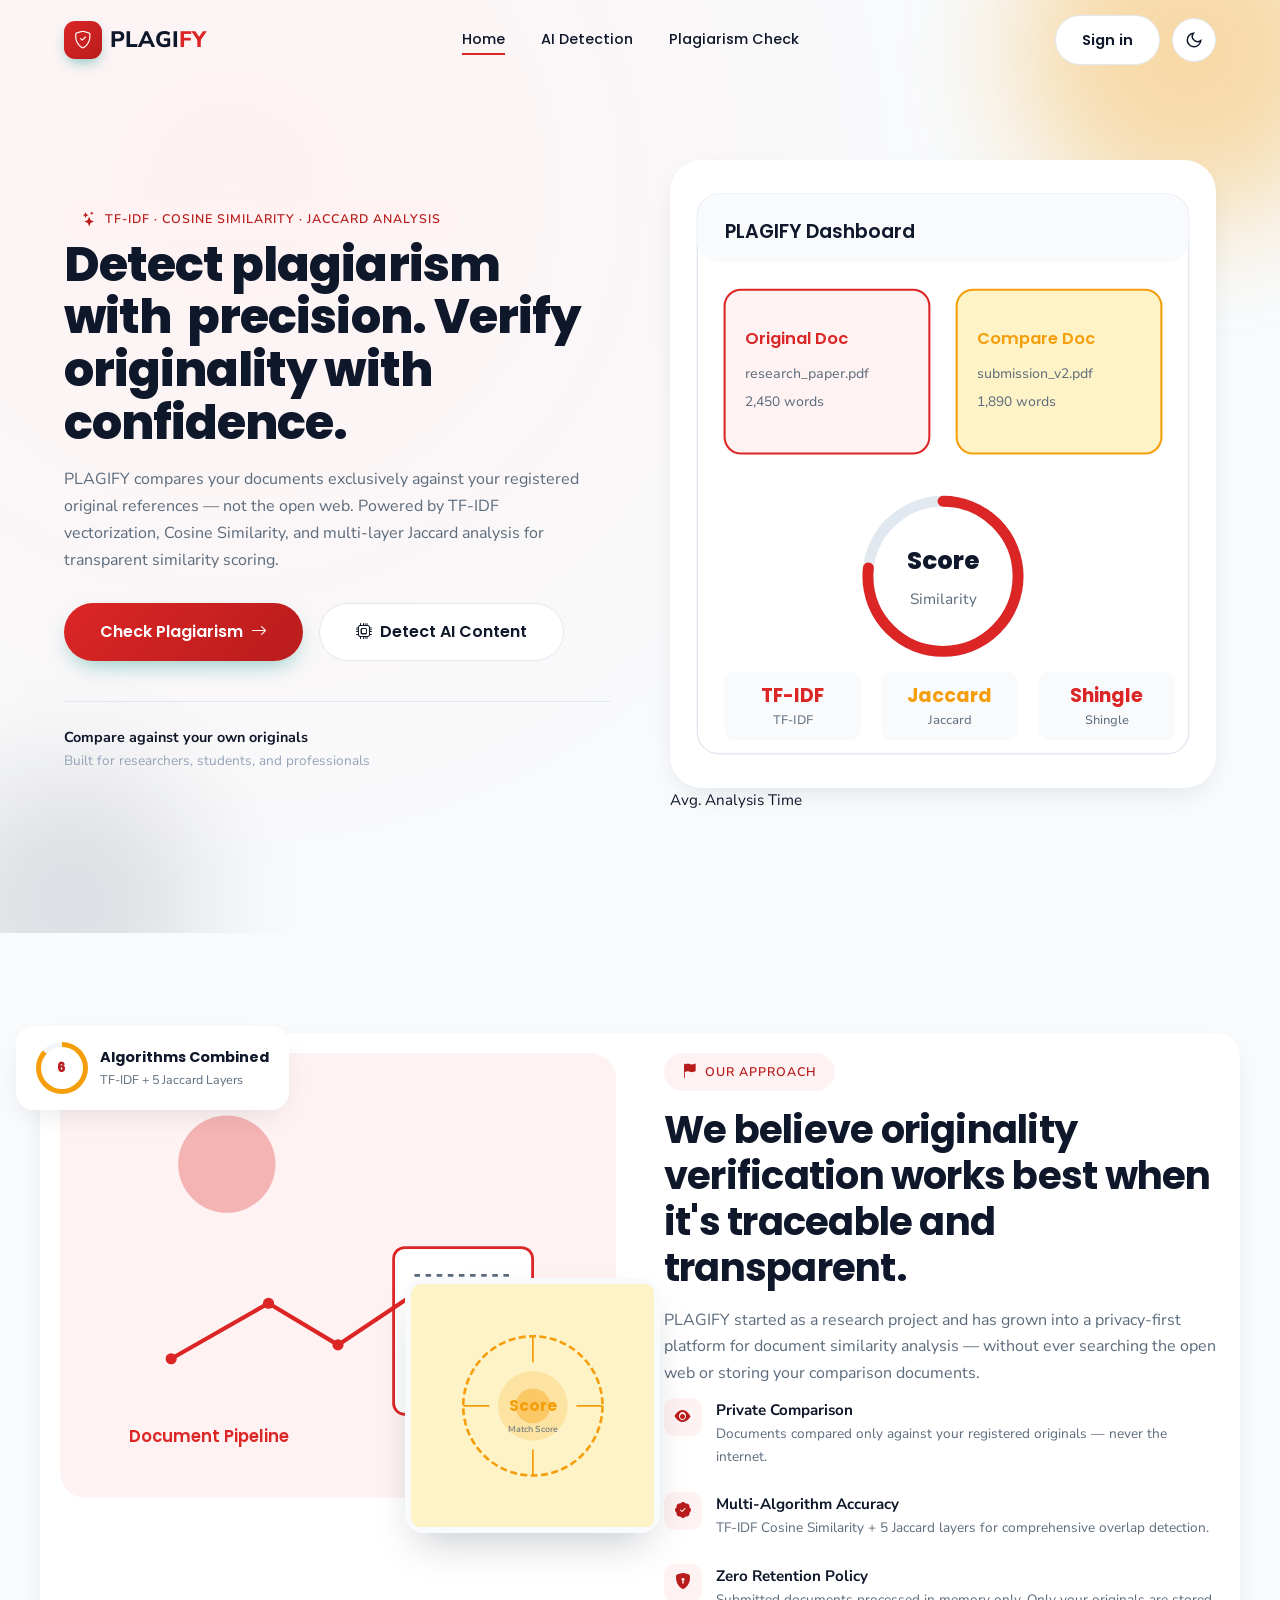
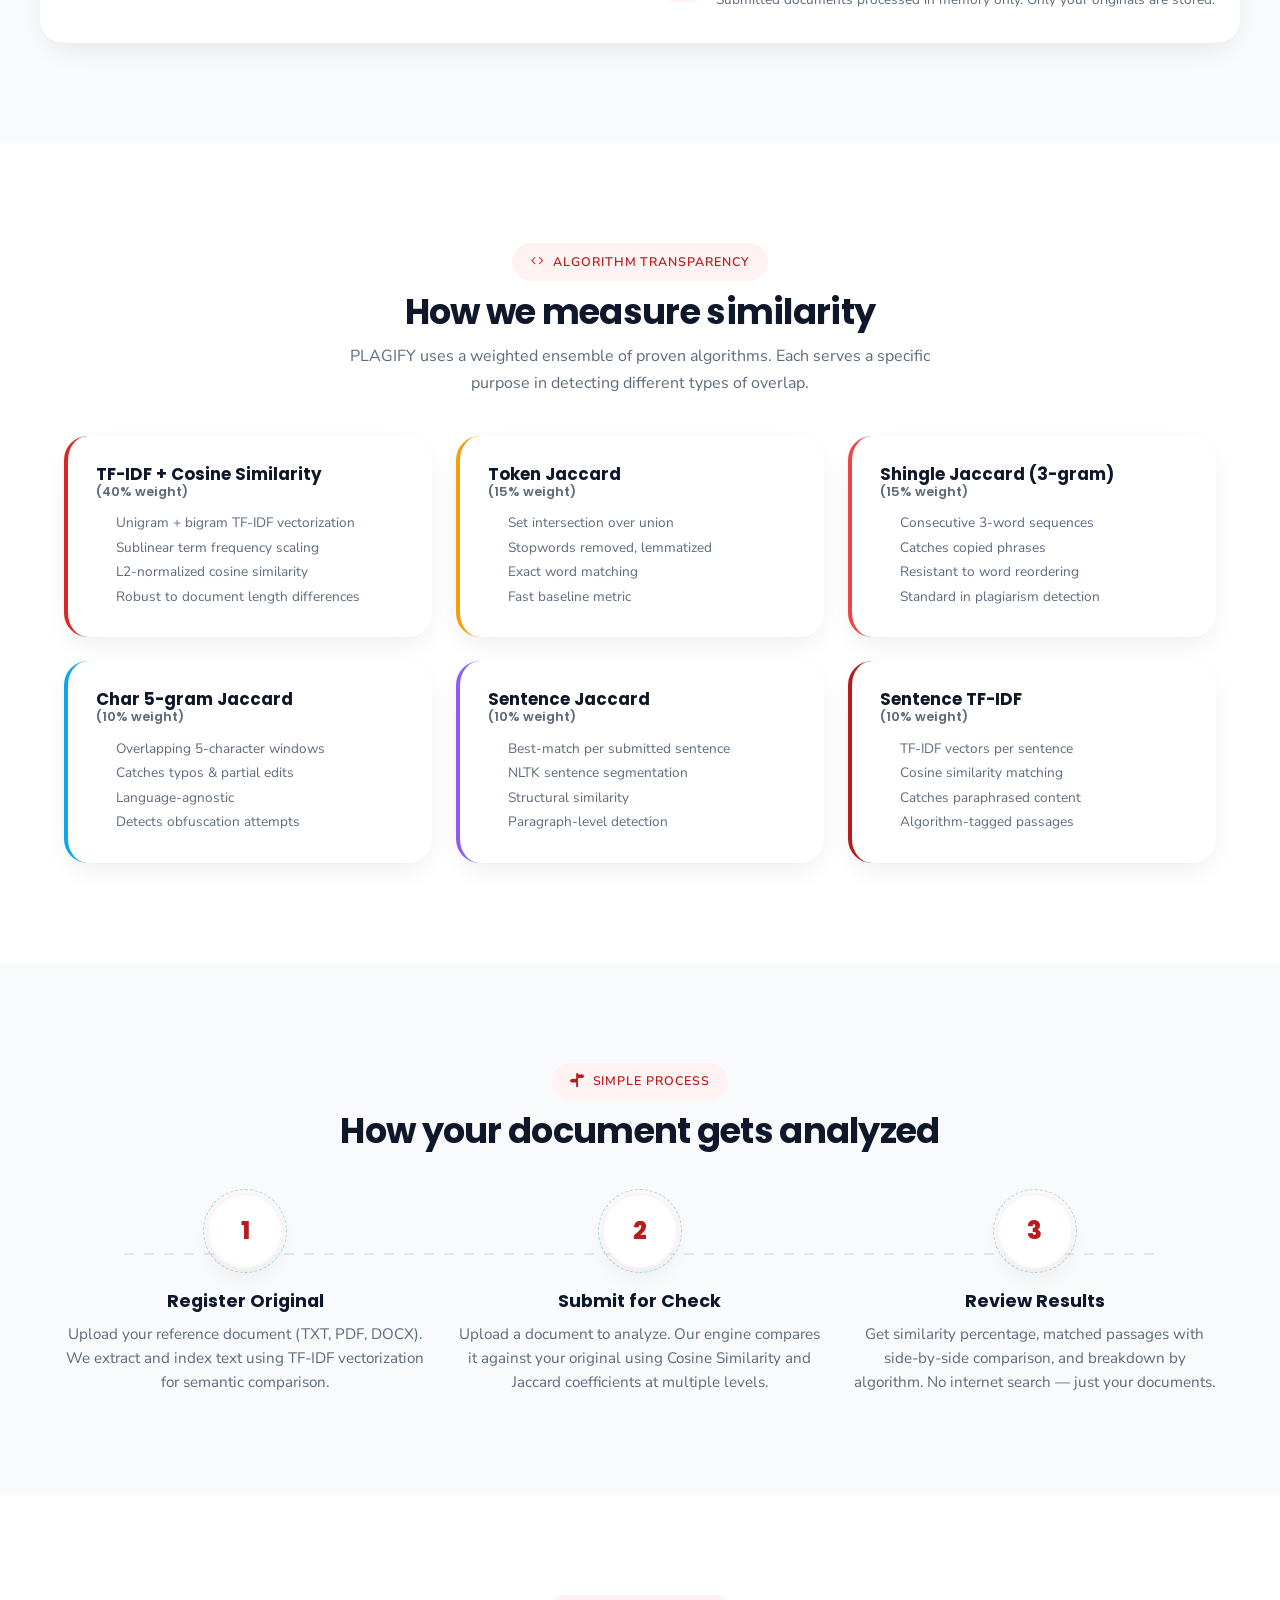
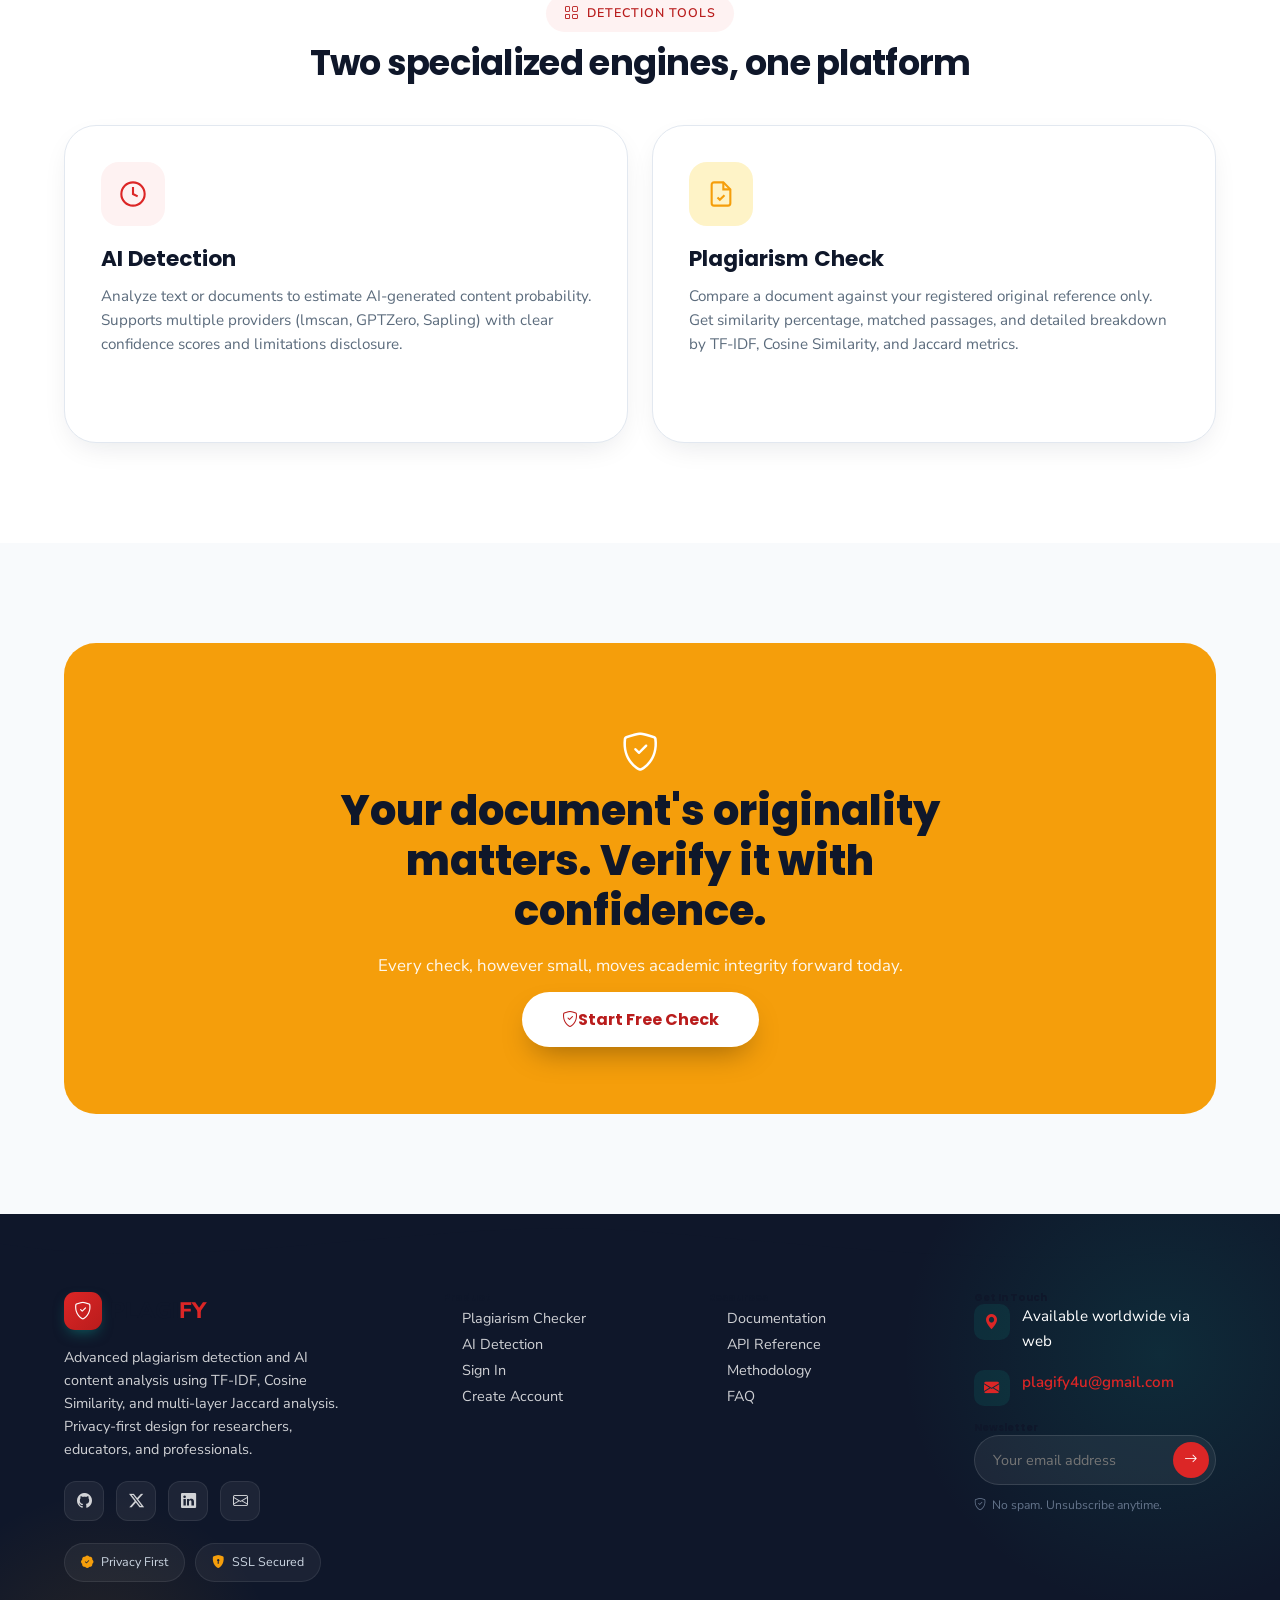
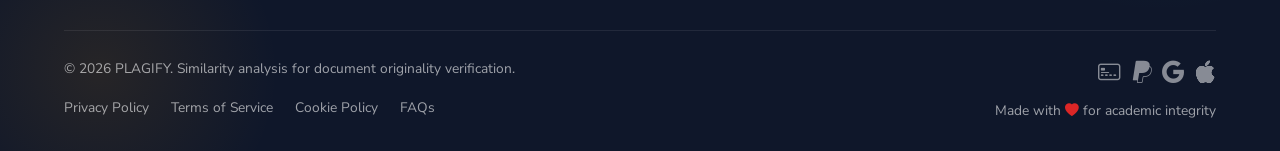
==== commit 280fe9ca: "v1.1.2" ====
--- a/frontend/index.html
+++ b/frontend/index.html
@@ -1,25 +1,39 @@
 <!DOCTYPE html>
 <html lang="en">
 <head>
-  <meta charset="UTF-8" />
-  <meta name="viewport" content="width=device-width, initial-scale=1.0" />
-  <title>Plagify — AI Detection &amp; Originality Checker</title>
-  <link rel="preconnect" href="https://fonts.googleapis.com" />
-  <link href="https://fonts.googleapis.com/css2?family=Inter:wght@400;500;600;700;800&display=swap" rel="stylesheet" />
-  <link rel="stylesheet" href="style.css" />
-  <script>(function(){var t=localStorage.getItem("plagify-theme");if(t!=="light"&&t!=="dark"){t=window.matchMedia&&window.matchMedia("(prefers-color-scheme: dark)").matches?"dark":"light";}document.documentElement.setAttribute("data-theme",t);})();</script>
+  <meta charset="UTF-8">
+  <meta name="viewport" content="width=device-width, initial-scale=1.0">
+  <meta name="description" content="PLAGIFY - Advanced plagiarism detection and AI content analysis platform. Compare documents against your registered originals with TF-IDF and Cosine Similarity algorithms.">
+  <title>PLAGIFY — Plagiarism Detection & AI Content Analysis</title>
+  <link rel="preconnect" href="https://fonts.googleapis.com">
+  <link rel="preconnect" href="https://fonts.gstatic.com" crossorigin>
+  <link href="https://fonts.googleapis.com/css2?family=Poppins:wght@400;500;600;700;800&family=Nunito+Sans:wght@400;500;600;700&display=swap" rel="stylesheet">
+  <link rel="stylesheet" href="https://cdn.jsdelivr.net/npm/bootstrap-icons@1.11.3/font/bootstrap-icons.css">
+  <link rel="stylesheet" href="style.css">
+  <script>
+    (function(){var t=localStorage.getItem("plagify-theme");if(t!=="light"&&t!=="dark"){t=window.matchMedia&&window.matchMedia("(prefers-color-scheme: dark)").matches?"dark":"light";}document.documentElement.setAttribute("data-theme",t);})();
+  </script>
 </head>
 <body>
-  <header class="site-header">
+  <!-- Preloader -->
+  <div id="preloader" aria-hidden="true">
+    <div class="preload-ring"><i class="bi bi-shield-check preload-heart"></i></div>
+    <div class="preload-text">LOADING PLAGIFY&hellip;</div>
+  </div>
+
+  <!-- Header -->
+  <header class="site-header" id="siteHeader">
     <div class="container header-inner">
-      <a href="index.html" class="logo">
-        <span class="logo-mark">P</span>
-        <span class="logo-text">PLAGIFY</span>
+      <a href="index.html" class="hw-logo" aria-label="PLAGIFY Home">
+        <span class="hw-logo-mark"><i class="bi bi-shield-check"></i></span>
+        <span class="hw-logo-text">PLAGI<span class="dot">FY</span></span>
       </a>
-      <nav class="main-nav" id="mainNav">
-        <a href="index.html" class="nav-link active">Home</a>
-        <a href="ai-detection.html" class="nav-link">AI Detection</a>
-        <a href="plagiarism.html" class="nav-link">Plagiarism</a>
+      <nav class="main-nav" id="mainNav" aria-label="Main navigation">
+        <ul class="nav-hw">
+          <li><a href="index.html" class="nav-link active">Home</a></li>
+          <li><a href="ai-detection.html" class="nav-link">AI Detection</a></li>
+          <li><a href="plagiarism.html" class="nav-link">Plagiarism Check</a></li>
+        </ul>
       </nav>
       <div class="header-actions">
         <a href="login.html" class="btn btn-outline" id="signInBtn">Sign in</a>
@@ -41,183 +55,364 @@
           <svg class="icon-sun" width="18" height="18" viewBox="0 0 24 24" fill="none" stroke="currentColor" stroke-width="2"><circle cx="12" cy="12" r="4"/><path d="M12 2v2M12 20v2M4.93 4.93l1.41 1.41M17.66 17.66l1.41 1.41M2 12h2M20 12h2M4.93 19.07l1.41-1.41M17.66 6.34l1.41-1.41"/></svg>
           <svg class="icon-moon" width="18" height="18" viewBox="0 0 24 24" fill="none" stroke="currentColor" stroke-width="2"><path d="M21 12.79A9 9 0 1 1 11.21 3 7 7 0 0 0 21 12.79z"/></svg>
         </button>
-        <button class="menu-toggle" id="menuToggle" aria-label="Menu"><span></span><span></span><span></span></button>
+        <button class="menu-toggle" id="menuToggle" aria-label="Toggle menu"><span></span><span></span><span></span></button>
       </div>
     </div>
   </header>
 
   <main>
-    <section class="hero">
+    <!-- Hero Section -->
+    <section class="hero" id="home" aria-labelledby="hero-title">
+      <div class="hero-glob blob-a" aria-hidden="true"></div>
+      <div class="hero-glob blob-b" aria-hidden="true"></div>
       <div class="container hero-inner">
-        <span class="eyebrow">Originality toolkit</span>
-        <h1>Check AI content. Compare against your original.</h1>
-        <p class="hero-sub">
-          Two focused tools: detect likely AI-generated writing, or compare a document
-          strictly against your registered original reference — not the open web.
-        </p>
-      </div>
-    </section>
-
-    <!-- How it works — animated explanation of text matching pipeline -->
-    <section class="how-section" aria-labelledby="how-heading">
-      <div class="container">
-        <div class="section-heading how-heading">
-          <span class="eyebrow">Under the hood</span>
-          <h2 id="how-heading">How similarity checking works</h2>
-          <p class="how-lead">
-            The tool compares your text against stored reference documents using classic
-            text-processing and pattern-matching techniques — not a black box.
-          </p>
-        </div>
-
-        <div class="pipeline" id="howPipeline" role="list">
-          <!-- Step 1 -->
-          <article class="pipe-step" data-step="1" role="listitem">
-            <div class="pipe-visual" aria-hidden="true">
-              <div class="viz-doc viz-doc-in">
-                <span class="viz-line"></span>
-                <span class="viz-line short"></span>
-                <span class="viz-line"></span>
-                <span class="viz-line med"></span>
-              </div>
-            </div>
-            <div class="pipe-body">
-              <span class="pipe-num">01</span>
-              <h3>Text input</h3>
-              <p>You paste or upload a document. The system accepts plain text and common formats for comparison against your registered originals.</p>
-            </div>
-          </article>
-
-          <div class="pipe-connector" aria-hidden="true"><span></span></div>
-
-          <!-- Step 2 -->
-          <article class="pipe-step" data-step="2" role="listitem">
-            <div class="pipe-visual" aria-hidden="true">
-              <div class="viz-tokens">
-                <span class="tok">the</span>
-                <span class="tok">quick</span>
-                <span class="tok">brown</span>
-                <span class="tok">fox</span>
-                <span class="tok">jumps</span>
-              </div>
-            </div>
-            <div class="pipe-body">
-              <span class="pipe-num">02</span>
-              <h3>Text processing</h3>
-              <p>Normalization lowercases text and collapses whitespace. Tokenization splits content into words so algorithms can work on clean units.</p>
-            </div>
-          </article>
-
-          <div class="pipe-connector" aria-hidden="true"><span></span></div>
-
-          <!-- Step 3 -->
-          <article class="pipe-step" data-step="3" role="listitem">
-            <div class="pipe-visual" aria-hidden="true">
-              <div class="viz-ngrams">
-                <span class="ng">quick brown</span>
-                <span class="ng">brown fox</span>
-                <span class="ng">fox jumps</span>
-              </div>
-            </div>
-            <div class="pipe-body">
-              <span class="pipe-num">03</span>
-              <h3>Pattern matching</h3>
-              <p>Word shingles and character n-grams turn sequences into patterns. Overlapping phrases become the basis for detecting shared wording.</p>
-            </div>
-          </article>
-
-          <div class="pipe-connector" aria-hidden="true"><span></span></div>
-
-          <!-- Step 4 -->
-          <article class="pipe-step" data-step="4" role="listitem">
-            <div class="pipe-visual" aria-hidden="true">
-              <div class="viz-compare">
-                <div class="viz-doc small">You</div>
-                <div class="viz-vs">↔</div>
-                <div class="viz-store">
-                  <span class="store-item"></span>
-                  <span class="store-item"></span>
-                  <span class="store-item"></span>
+        <div class="hero-content" data-aos="fade-right">
+          <span class="eyebrow"><i class="bi bi-stars"></i> TF-IDF · Cosine Similarity · Jaccard Analysis</span>
+          <h1 id="hero-title" class="hero-title">Detect plagiarism with <span class="accent-word"><svg viewBox="0 0 200 14" preserveAspectRatio="none"><path d="M2 10 Q 50 2 100 8 T 198 6" stroke="var(--clr-primary)" stroke-width="5" fill="none" stroke-linecap="round"/></svg></span> precision. Verify originality with <span class="accent-word"><svg viewBox="0 0 200 14" preserveAspectRatio="none"><path d="M2 10 Q 50 2 100 8 T 198 6" stroke="var(--clr-primary)" stroke-width="5" fill="none" stroke-linecap="round"/></svg></span> confidence.</h1>
+          <p class="hero-lead">PLAGIFY compares your documents exclusively against your registered original references — not the open web. Powered by TF-IDF vectorization, Cosine Similarity, and multi-layer Jaccard analysis for transparent similarity scoring.</p>
+          <div class="hero-cta">
+            <a href="plagiarism.html" class="btn btn-primary btn-lg">Check Plagiarism <i class="bi bi-arrow-right"></i></a>
+            <a href="ai-detection.html" class="btn btn-outline btn-lg"><i class="bi bi-cpu"></i> Detect AI Content</a>
+          </div>
+          <div class="hero-trust">
+            <div class="hero-trust-text">
+              <strong>Compare against your own originals</strong>
+              <span>Built for researchers, students, and professionals</span>
+            </div>
+          </div>
+        </div>
+        <div class="hero-media" data-aos="fade-left" data-aos-delay="120">
+          <div class="hero-media-frame">
+            <svg class="dashboard-illustration" viewBox="0 0 400 450" preserveAspectRatio="xMidYMid meet" aria-label="PLAGIFY dashboard illustration">
+              <!-- Dashboard background -->
+              <rect x="20" y="20" width="360" height="410" rx="16" fill="var(--clr-surface)" stroke="var(--clr-border)" stroke-width="1"/>
+              <!-- Header bar -->
+              <rect x="20" y="20" width="360" height="50" rx="16" fill="var(--clr-bg)"/>
+              <text x="40" y="52" font-family="Poppins" font-size="14" font-weight="600" fill="var(--clr-text)">PLAGIFY Dashboard</text>
+              <!-- Document cards -->
+              <rect x="40" y="90" width="150" height="120" rx="12" fill="var(--clr-primary-light)" stroke="var(--clr-primary)" stroke-width="1.5"/>
+              <text x="55" y="130" font-family="Poppins" font-size="12" font-weight="600" fill="var(--clr-primary)">Original Doc</text>
+              <text x="55" y="155" font-family="Nunito Sans" font-size="10" fill="var(--clr-text-muted)">research_paper.pdf</text>
+              <text x="55" y="175" font-family="Nunito Sans" font-size="10" fill="var(--clr-text-muted)">2,450 words</text>
+              <rect x="210" y="90" width="150" height="120" rx="12" fill="var(--clr-secondary-light)" stroke="var(--clr-secondary)" stroke-width="1.5"/>
+              <text x="225" y="130" font-family="Poppins" font-size="12" font-weight="600" fill="var(--clr-secondary)">Compare Doc</text>
+              <text x="225" y="155" font-family="Nunito Sans" font-size="10" fill="var(--clr-text-muted)">submission_v2.pdf</text>
+              <text x="225" y="175" font-family="Nunito Sans" font-size="10" fill="var(--clr-text-muted)">1,890 words</text>
+              <!-- Results ring -->
+              <circle cx="200" cy="300" r="55" fill="none" stroke="var(--clr-border)" stroke-width="8"/>
+              <circle cx="200" cy="300" r="55" fill="none" stroke="var(--clr-primary)" stroke-width="8" stroke-linecap="round" stroke-dasharray="345" stroke-dashoffset="80" transform="rotate(-90 200 300)"/>
+              <text x="200" y="295" text-anchor="middle" font-family="Poppins" font-size="18" font-weight="800" fill="var(--clr-text)">Score</text>
+              <text x="200" y="320" text-anchor="middle" font-family="Nunito Sans" font-size="11" fill="var(--clr-text-muted)">Similarity</text>
+              <!-- Metric cards -->
+              <rect x="40" y="370" width="100" height="50" rx="8" fill="var(--clr-bg)"/>
+              <text x="90" y="392" text-anchor="middle" font-family="Poppins" font-size="14" font-weight="700" fill="var(--clr-primary)">TF-IDF</text>
+              <text x="90" y="408" text-anchor="middle" font-family="Nunito Sans" font-size="9" fill="var(--clr-text-muted)">TF-IDF</text>
+              <rect x="155" y="370" width="100" height="50" rx="8" fill="var(--clr-bg)"/>
+              <text x="205" y="392" text-anchor="middle" font-family="Poppins" font-size="14" font-weight="700" fill="var(--clr-secondary)">Jaccard</text>
+              <text x="205" y="408" text-anchor="middle" font-family="Nunito Sans" font-size="9" fill="var(--clr-text-muted)">Jaccard</text>
+              <rect x="270" y="370" width="100" height="50" rx="8" fill="var(--clr-bg)"/>
+              <text x="320" y="392" text-anchor="middle" font-family="Poppins" font-size="14" font-weight="700" fill="var(--clr-primary)">Shingle</text>
+              <text x="320" y="408" text-anchor="middle" font-family="Nunito Sans" font-size="9" fill="var(--clr-text-muted)">Shingle</text>
+            </svg>
+          </div><div class="fc-label">Avg. Analysis Time</div></div>
+          </div>
+        </div>
+      </div>
+    </section>
+
+
+    <!-- Why PLAGIFY -->
+    <section class="section-pad" id="about">
+      <div class="container about-card">
+        <div class="row align-items-center g-5" style="display: grid; grid-template-columns: 1fr 1fr; gap: 48px;">
+          <div data-aos="fade-right">
+            <div class="about-collage">
+              <div class="about-badge">
+                <div class="ab-ring"><span>6</span></div>
+                <div>
+                  <div style="font-weight: 700; font-size: 0.9rem; font-family: var(--font-display);">Algorithms Combined</div>
+                  <div style="font-size: 0.78rem; color: var(--clr-text-muted);">TF-IDF + 5 Jaccard Layers</div>
                 </div>
               </div>
-            </div>
-            <div class="pipe-body">
-              <span class="pipe-num">04</span>
-              <h3>Compare with stored docs</h3>
-              <p>Your patterns are matched only against registered reference documents — not the open web. Shared n-grams and substrings are located.</p>
-            </div>
-          </article>
-
-          <div class="pipe-connector" aria-hidden="true"><span></span></div>
-
-          <!-- Step 5 -->
-          <article class="pipe-step" data-step="5" role="listitem">
-            <div class="pipe-visual" aria-hidden="true">
-              <div class="viz-score">
-                <svg viewBox="0 0 36 36" class="score-ring">
-                  <path class="ring-bg" d="M18 2.5a15.5 15.5 0 1 1 0 31 15.5 15.5 0 1 1 0-31"/>
-                  <path class="ring-fill" d="M18 2.5a15.5 15.5 0 1 1 0 31 15.5 15.5 0 1 1 0-31"/>
+              <div class="img-a">
+                <svg class="illustration-placeholder" viewBox="0 0 400 320" preserveAspectRatio="xMidYMid meet" aria-label="Document analysis visualization">
+                  <rect x="0" y="0" width="400" height="320" rx="12" fill="var(--clr-primary-light)"/>
+                  <circle cx="120" cy="80" r="35" fill="var(--clr-primary)" opacity="0.3"/>
+                  <rect x="240" y="140" width="100" height="120" rx="8" fill="var(--clr-surface)" stroke="var(--clr-primary)" stroke-width="2"/>
+                  <line x1="255" y1="160" x2="325" y2="160" stroke="var(--clr-text-muted)" stroke-width="2" stroke-dasharray="4 4"/>
+                  <line x1="255" y1="185" x2="300" y2="185" stroke="var(--clr-text-muted)" stroke-width="2" stroke-dasharray="4 4"/>
+                  <line x1="255" y1="210" x2="315" y2="210" stroke="var(--clr-primary)" stroke-width="2"/>
+                  <path d="M80 220 L150 180 L200 210 L260 170 L320 190" stroke="var(--clr-primary)" stroke-width="3" fill="none" stroke-linecap="round" stroke-linejoin="round"/>
+                  <circle cx="80" cy="220" r="4" fill="var(--clr-primary)"/>
+                  <circle cx="150" cy="180" r="4" fill="var(--clr-primary)"/>
+                  <circle cx="200" cy="210" r="4" fill="var(--clr-primary)"/>
+                  <circle cx="260" cy="170" r="4" fill="var(--clr-primary)"/>
+                  <circle cx="320" cy="190" r="4" fill="var(--clr-primary)"/>
+                  <text x="50" y="280" font-family="Poppins" font-size="12" font-weight="600" fill="var(--clr-primary)">Document Pipeline</text>
                 </svg>
-                <span class="score-label">%</span>
               </div>
-            </div>
-            <div class="pipe-body">
-              <span class="pipe-num">05</span>
-              <h3>Similarity algorithms</h3>
-              <p>Scores use measures such as Jaccard similarity on n-gram sets and longest common substring ratio. Higher overlap means more shared phrasing — for review, not automatic proof of misconduct.</p>
-            </div>
-          </article>
-        </div>
-
-        <p class="how-footnote">
-          Concepts introduced: text normalization, tokenization, n-gram / shingle pattern matching,
-          set-based similarity (Jaccard), and substring matching. Results are indicators for human review.
-        </p>
-      </div>
-    </section>
-
-    <section class="dashboard-section">
+              <div class="img-b">
+                <svg class="illustration-placeholder" viewBox="0 0 280 280" preserveAspectRatio="xMidYMid meet" aria-label="Similarity matching detail">
+                  <rect x="0" y="0" width="280" height="280" rx="12" fill="var(--clr-secondary-light)"/>
+                  <circle cx="140" cy="140" r="80" fill="none" stroke="var(--clr-secondary)" stroke-width="3" stroke-dasharray="8 4"/>
+                  <circle cx="140" cy="140" r="40" fill="var(--clr-secondary)" opacity="0.2"/>
+                  <circle cx="140" cy="140" r="20" fill="var(--clr-secondary)" opacity="0.4"/>
+                  <text x="140" y="146" text-anchor="middle" font-family="Poppins" font-size="18" font-weight="700" fill="var(--clr-secondary)">Score</text>
+                  <text x="140" y="170" text-anchor="middle" font-family="Nunito Sans" font-size="10" fill="var(--clr-text-muted)">Match Score</text>
+                  <g stroke="var(--clr-secondary)" stroke-width="2">
+                    <line x1="140" y1="60" x2="140" y2="90"/>
+                    <line x1="140" y1="190" x2="140" y2="220"/>
+                    <line x1="60" y1="140" x2="90" y2="140"/>
+                    <line x1="190" y1="140" x2="220" y2="140"/>
+                  </g>
+                </svg>
+              </div>
+            </div>
+          </div>
+          <div data-aos="fade-left">
+            <span class="eyebrow"><i class="bi bi-flag-fill"></i> Our Approach</span>
+            <h2 class="section-title" style="font-size: clamp(1.7rem, 3vw, 2.4rem); margin-top: 16px; margin-bottom: 16px;">We believe originality verification works best when it's traceable and transparent.</h2>
+            <p class="section-sub">PLAGIFY started as a research project and has grown into a privacy-first platform for document similarity analysis — without ever searching the open web or storing your comparison documents.</p>
+            <ul class="about-list">
+              <li><span class="ic"><i class="bi bi-eye-fill"></i></span><div><strong>Private Comparison</strong><div style="font-size: 0.85rem; color: var(--clr-text-muted);">Documents compared only against your registered originals — never the internet.</div></div></li>
+              <li><span class="ic"><i class="bi bi-patch-check-fill"></i></span><div><strong>Multi-Algorithm Accuracy</strong><div style="font-size: 0.85rem; color: var(--clr-text-muted);">TF-IDF Cosine Similarity + 5 Jaccard layers for comprehensive overlap detection.</div></div></li>
+              <li><span class="ic"><i class="bi bi-shield-lock-fill"></i></span><div><strong>Zero Retention Policy</strong><div style="font-size: 0.85rem; color: var(--clr-text-muted);">Submitted documents processed in memory only. Only your originals are stored.</div></div></li>
+            </ul>
+          </div>
+        </div>
+      </div>
+    </section>
+
+    <!-- Features / Algorithm Details -->
+    <section class="section-pad" id="features" style="background: var(--clr-surface);">
       <div class="container">
-        <div class="feature-choice-grid">
-          <a href="ai-detection.html" class="choice-card">
-            <div class="choice-icon ai-icon">
-              <svg width="28" height="28" viewBox="0 0 24 24" fill="none" stroke="currentColor" stroke-width="1.8"><path d="M12 2a4 4 0 014 4v1h1a3 3 0 010 6h-1v1a4 4 0 01-8 0v-1H7a3 3 0 010-6h1V6a4 4 0 014-4z"/><circle cx="9" cy="10" r="1"/><circle cx="15" cy="10" r="1"/></svg>
-            </div>
-            <h2>Check AI Detection</h2>
-            <p>
-              Upload TXT, PDF, or DOCX — or paste text — to estimate how likely the
-              content was generated by AI. Results include a probability score and limitations.
-            </p>
-            <span class="choice-cta">Open AI Detector →</span>
+        <div class="section-header" data-aos="fade-up">
+          <span class="eyebrow"><i class="bi bi-code"></i> Algorithm Transparency</span>
+          <h2 class="section-title">How we measure similarity</h2>
+          <p class="section-sub">PLAGIFY uses a weighted ensemble of proven algorithms. Each serves a specific purpose in detecting different types of overlap.</p>
+        </div>
+        <div class="algo-grid">
+          <div class="algo-card" data-aos="fade-up">
+            <h3>TF-IDF + Cosine Similarity <span class="muted">(40% weight)</span></h3>
+            <ul>
+              <li>Unigram + bigram TF-IDF vectorization</li>
+              <li>Sublinear term frequency scaling</li>
+              <li>L2-normalized cosine similarity</li>
+              <li>Robust to document length differences</li>
+            </ul>
+          </div>
+          <div class="algo-card secondary" data-aos="fade-up" data-aos-delay="80">
+            <h3>Token Jaccard <span class="muted">(15% weight)</span></h3>
+            <ul>
+              <li>Set intersection over union</li>
+              <li>Stopwords removed, lemmatized</li>
+              <li>Exact word matching</li>
+              <li>Fast baseline metric</li>
+            </ul>
+          </div>
+          <div class="algo-card accent" data-aos="fade-up" data-aos-delay="160">
+            <h3>Shingle Jaccard (3-gram) <span class="muted">(15% weight)</span></h3>
+            <ul>
+              <li>Consecutive 3-word sequences</li>
+              <li>Catches copied phrases</li>
+              <li>Resistant to word reordering</li>
+              <li>Standard in plagiarism detection</li>
+            </ul>
+          </div>
+          <div class="algo-card info" data-aos="fade-up">
+            <h3>Char 5-gram Jaccard <span class="muted">(10% weight)</span></h3>
+            <ul>
+              <li>Overlapping 5-character windows</li>
+              <li>Catches typos & partial edits</li>
+              <li>Language-agnostic</li>
+              <li>Detects obfuscation attempts</li>
+            </ul>
+          </div>
+          <div class="algo-card purple" data-aos="fade-up" data-aos-delay="80">
+            <h3>Sentence Jaccard <span class="muted">(10% weight)</span></h3>
+            <ul>
+              <li>Best-match per submitted sentence</li>
+              <li>NLTK sentence segmentation</li>
+              <li>Structural similarity</li>
+              <li>Paragraph-level detection</li>
+            </ul>
+          </div>
+          <div class="algo-card green" data-aos="fade-up" data-aos-delay="160">
+            <h3>Sentence TF-IDF <span class="muted">(10% weight)</span></h3>
+            <ul>
+              <li>TF-IDF vectors per sentence</li>
+              <li>Cosine similarity matching</li>
+              <li>Catches paraphrased content</li>
+              <li>Algorithm-tagged passages</li>
+            </ul>
+          </div>
+        </div>
+      </div>
+    </section>
+
+    <!-- How It Works -->
+    <section class="section-pad" id="how" style="background: var(--clr-bg);">
+      <div class="container">
+        <div class="section-header" data-aos="fade-up">
+          <span class="eyebrow"><i class="bi bi-signpost-split-fill"></i> Simple Process</span>
+          <h2 class="section-title">How your document gets analyzed</h2>
+        </div>
+        <div class="hiw-wrap">
+          <div class="hiw-line" aria-hidden="true"></div>
+          <div class="hiw-steps">
+            <div class="hiw-step" data-aos="fade-up">
+              <div class="hiw-num">1</div>
+              <h5>Register Original</h5>
+              <p class="text-muted">Upload your reference document (TXT, PDF, DOCX). We extract and index text using TF-IDF vectorization for semantic comparison.</p>
+            </div>
+            <div class="hiw-step" data-aos="fade-up" data-aos-delay="120">
+              <div class="hiw-num">2</div>
+              <h5>Submit for Check</h5>
+              <p class="text-muted">Upload a document to analyze. Our engine compares it against your original using Cosine Similarity and Jaccard coefficients at multiple levels.</p>
+            </div>
+            <div class="hiw-step" data-aos="fade-up" data-aos-delay="240">
+              <div class="hiw-num">3</div>
+              <h5>Review Results</h5>
+              <p class="text-muted">Get similarity percentage, matched passages with side-by-side comparison, and breakdown by algorithm. No internet search — just your documents.</p>
+            </div>
+          </div>
+        </div>
+      </div>
+    </section>
+
+    <!-- Tool Choice Cards -->
+    <section class="section-pad" id="tools" style="background: var(--clr-surface);">
+      <div class="container">
+        <div class="section-header" data-aos="fade-up">
+          <span class="eyebrow"><i class="bi bi-grid"></i> Detection Tools</span>
+          <h2 class="section-title">Two specialized engines, one platform</h2>
+        </div>
+        <div class="tool-choice-grid">
+          <a href="ai-detection.html" class="choice-card ai-card" data-aos="fade-up">
+            <div class="choice-icon"><svg width="28" height="28" viewBox="0 0 24 24" fill="none" stroke="currentColor" stroke-width="1.8"><circle cx="12" cy="12" r="10"/><path d="M12 6v6l4 2"/></svg></div>
+            <h2>AI Detection</h2>
+            <p>Analyze text or documents to estimate AI-generated content probability. Supports multiple providers (lmscan, GPTZero, Sapling) with clear confidence scores and limitations disclosure.</p>
+            <span class="choice-cta">Open AI Detector <i class="bi bi-arrow-right"></i></span>
           </a>
-
-          <a href="plagiarism.html" class="choice-card">
-            <div class="choice-icon plag-icon">
-              <svg width="28" height="28" viewBox="0 0 24 24" fill="none" stroke="currentColor" stroke-width="1.8"><path d="M14 2H6a2 2 0 00-2 2v16a2 2 0 002 2h12a2 2 0 002-2V8z"/><path d="M14 2v6h6"/><path d="M9 15l2 2 4-4"/></svg>
-            </div>
-            <h2>Check Plagiarism</h2>
-            <p>
-              Register an original reference document, then compare a second document
-              against it only. Similarity scores and matched passages — no internet search.
-            </p>
-            <span class="choice-cta">Open Plagiarism Checker →</span>
+          <a href="plagiarism.html" class="choice-card plagiarism-card" data-aos="fade-up" data-aos-delay="100">
+            <div class="choice-icon"><svg width="28" height="28" viewBox="0 0 24 24" fill="none" stroke="currentColor" stroke-width="1.8"><path d="M14 2H6a2 2 0 0 0-2 2v16a2 2 0 0 0 2 2h12a2 2 0 0 0 2-2V8z"/><path d="M14 2v6h6"/><path d="M9 15l2 2 4-4"/></svg></div>
+            <h2>Plagiarism Check</h2>
+            <p>Compare a document against your registered original reference only. Get similarity percentage, matched passages, and detailed breakdown by TF-IDF, Cosine Similarity, and Jaccard metrics.</p>
+            <span class="choice-cta">Open Plagiarism Checker <i class="bi bi-arrow-right"></i></span>
           </a>
         </div>
-
-        <div class="privacy-banner">
-          <strong>Privacy:</strong> Submitted comparison documents are processed temporarily
-          and are not stored. Only your registered original reference is saved (Supabase or local DB).
-          AI detection does not permanently store your text.
-        </div>
-      </div>
-    </section>
+      </div>
+    </section>
+
+    <!-- CTA Banner -->
+    <section class="section-pad" id="cta">
+      <div class="container">
+        <div class="cta-banner" data-aos="zoom-in">
+          <i class="bi bi-shield-check" style="font-size: 2.4rem;"></i>
+          <h2 class="mt-3">Your document's originality matters. Verify it with confidence.</h2>
+          <p class="mb-4" style="opacity:.92;">Every check, however small, moves academic integrity forward today.</p>
+          <a href="plagiarism.html" class="btn-cta"><i class="bi bi-shield-check me-2"></i>Start Free Check</a>
+        </div>
+      </div>
+    </section>
+
+    <!-- Footer -->
+    <footer class="site-footer">
+      <svg class="footer-wave" viewBox="0 0 1440 70" preserveAspectRatio="none" xmlns="http://www.w3.org/2000/svg" aria-hidden="true">
+        <path fill="var(--clr-footer-bg)" d="M0,32 C240,70 480,0 720,18 C960,36 1200,70 1440,26 L1440,70 L0,70 Z"></path>
+      </svg>
+      <div class="footer-glob footer-glow" aria-hidden="true"></div>
+      <div class="footer-glob footer-glow-2" aria-hidden="true"></div>
+      <div class="container footer-top">
+        <div class="footer-grid">
+          <div class="footer-brand">
+            <a class="hw-logo" href="index.html">
+              <span class="hw-logo-mark"><i class="bi bi-shield-check"></i></span>
+              <span class="hw-logo-text">PLAGI<span class="dot">FY</span></span>
+            </a>
+            <p class="mt-3">Advanced plagiarism detection and AI content analysis using TF-IDF, Cosine Similarity, and multi-layer Jaccard analysis. Privacy-first design for researchers, educators, and professionals.</p>
+            <div class="footer-social mt-3">
+              <a href="#" aria-label="GitHub"><i class="bi bi-github"></i></a>
+              <a href="#" aria-label="Twitter"><i class="bi bi-twitter-x"></i></a>
+              <a href="#" aria-label="LinkedIn"><i class="bi bi-linkedin"></i></a>
+              <a href="#" aria-label="Email"><i class="bi bi-envelope"></i></a>
+            </div>
+            <div class="footer-badges" style="display: flex; flex-wrap: wrap; gap: 10px; margin-top: 22px;">
+              <span class="footer-badge" style="display: inline-flex; align-items: center; gap: 8px; background: rgba(255,255,255,0.05); border: 1px solid rgba(255,255,255,0.08); border-radius: var(--radius-pill); padding: 8px 16px; font-size: 0.78rem; color: #cbd5e1;"><i class="bi bi-patch-check-fill" style="color: var(--clr-secondary);"></i> Privacy First</span>
+              <span class="footer-badge" style="display: inline-flex; align-items: center; gap: 8px; background: rgba(255,255,255,0.05); border: 1px solid rgba(255,255,255,0.08); border-radius: var(--radius-pill); padding: 8px 16px; font-size: 0.78rem; color: #cbd5e1;"><i class="bi bi-shield-lock-fill" style="color: var(--clr-secondary);"></i> SSL Secured</span>
+            </div>
+          </div>
+
+          <div class="col-6 col-md-3 col-lg-2">
+            <h6>Product</h6>
+            <ul>
+              <li><a href="plagiarism.html" class="footer-link"><i class="bi bi-caret-right-fill"></i>Plagiarism Checker</a></li>
+              <li><a href="ai-detection.html" class="footer-link"><i class="bi bi-caret-right-fill"></i>AI Detection</a></li>
+              <li><a href="login.html" class="footer-link"><i class="bi bi-caret-right-fill"></i>Sign In</a></li>
+              <li><a href="registration.html" class="footer-link"><i class="bi bi-caret-right-fill"></i>Create Account</a></li>
+            </ul>
+          </div>
+
+          <div class="col-6 col-md-3 col-lg-2">
+            <h6>Resources</h6>
+            <ul>
+              <li><a href="#" class="footer-link"><i class="bi bi-caret-right-fill"></i>Documentation</a></li>
+              <li><a href="#" class="footer-link"><i class="bi bi-caret-right-fill"></i>API Reference</a></li>
+              <li><a href="#" class="footer-link"><i class="bi bi-caret-right-fill"></i>Methodology</a></li>
+              <li><a href="#" class="footer-link"><i class="bi bi-caret-right-fill"></i>FAQ</a></li>
+            </ul>
+          </div>
+
+          <div class="col-md-6 col-lg-4">
+            <h6>Get In Touch</h6>
+            <div class="footer-contact-item" style="display: flex; gap: 12px; align-items: flex-start; margin-bottom: 16px;">
+              <span class="ic" style="width: 36px; height: 36px; flex-shrink: 0; border-radius: 10px; background: rgba(13, 148, 136, 0.14); color: var(--clr-primary); display: flex; align-items: center; justify-content: center; font-size: 0.95rem;"><i class="bi bi-geo-alt-fill"></i></span>
+              <span>Available worldwide via web</span>
+            </div>
+            <div class="footer-contact-item" style="display: flex; gap: 12px; align-items: flex-start; margin-bottom: 16px;">
+              <span class="ic" style="width: 36px; height: 36px; flex-shrink: 0; border-radius: 10px; background: rgba(13, 148, 136, 0.14); color: var(--clr-primary); display: flex; align-items: center; justify-content: center; font-size: 0.95rem;"><i class="bi bi-envelope-fill"></i></span>
+              <span><a href="mailto:plagify4u@gmail.com" style="color: var(--clr-primary); font-weight: 600;">plagify4u@gmail.com</a></span>
+            </div>
+            <h6 class="mt-4">Newsletter</h6>
+            <div class="newsletter-input" style="background: rgba(255,255,255,0.06); border: 1px solid rgba(255,255,255,0.12); border-radius: var(--radius-pill); padding: 6px 6px 6px 18px; color: #fff; display: flex; align-items: center;">
+              <input type="email" placeholder="Your email address" aria-label="Email for newsletter" style="background: transparent; border: none; color: #fff; flex: 1; outline: 0; font-size: 0.9rem;">
+              <button type="button" aria-label="Subscribe" style="background: var(--clr-primary); border: none; color: #fff; border-radius: 50%; width: 36px; height: 36px; display: flex; align-items: center; justify-content: center; flex-shrink: 0; transition: all 0.3s var(--ease);"><i class="bi bi-arrow-right"></i></button>
+            </div>
+            <div class="newsletter-note" style="font-size: 0.76rem; color: #64748b; margin-top: 10px; display: flex; align-items: center; gap: 6px;"><i class="bi bi-shield-check"></i> No spam. Unsubscribe anytime.</div>
+          </div>
+        </div>
+
+        <div class="footer-divider"></div>
+        <div class="footer-bottom">
+          <div>
+            <div>&copy; 2026 PLAGIFY. Similarity analysis for document originality verification.</div>
+            <div class="footer-bottom-links" style="margin-top: 16px;">
+              <a href="#">Privacy Policy</a>
+              <a href="#">Terms of Service</a>
+              <a href="#">Cookie Policy</a>
+              <a href="#">FAQs</a>
+            </div>
+          </div>
+          <div style="text-align: right;">
+            <div class="footer-payments" style="justify-content: flex-end; margin-bottom: 8px;">
+              <i class="bi bi-credit-card-2-front" title="Cards accepted"></i>
+              <i class="bi bi-paypal" title="PayPal accepted"></i>
+              <i class="bi bi-google" title="Google Pay accepted"></i>
+              <i class="bi bi-apple" title="Apple Pay accepted"></i>
+            </div>
+            <div>Made with <i class="bi bi-heart-fill" style="color: var(--clr-primary);"></i> for academic integrity</div>
+          </div>
+        </div>
+      </div>
+    </footer>
   </main>
 
-  <div class="modal-overlay" id="profileModal" hidden>
-    <div class="modal-card" role="dialog">
+  <!-- Profile Modal -->
+  <div class="modal-overlay" id="profileModal" hidden role="dialog" aria-modal="true" aria-labelledby="profileModalTitle">
+    <div class="modal-card">
       <div class="modal-header">
-        <h2>Profile / Settings</h2>
-        <button type="button" class="modal-close" id="profileModalClose">&times;</button>
+        <h2 id="profileModalTitle">Profile / Settings</h2>
+        <button type="button" class="modal-close" id="profileModalClose" aria-label="Close modal">&times;</button>
       </div>
       <div class="modal-body">
         <div class="profile-preview">
@@ -227,129 +422,69 @@
               <svg width="14" height="14" viewBox="0 0 24 24" fill="none" stroke="currentColor" stroke-width="2" aria-hidden="true"><path d="M23 19a2 2 0 0 1-2 2H3a2 2 0 0 1-2-2V8a2 2 0 0 1 2-2h4l2-3h6l2 3h4a2 2 0 0 1 2 2z"/><circle cx="12" cy="13" r="4"/></svg>
               <span class="sr-only">Upload profile picture</span>
             </label>
-            <input type="file" id="profilePictureInput" accept="image/jpeg,image/png,image/webp,image/gif" hidden />
+            <input type="file" id="profilePictureInput" accept="image/jpeg,image/png,image/webp,image/gif" hidden>
           </div>
           <div>
             <p class="profile-email" id="profileEmail">—</p>
-            <p class="profile-provider" id="profileProvider">local</p>
+            <p class="profile-provider" id="profileProvider">Signed in with Email</p>
             <div class="profile-photo-actions">
               <button type="button" class="btn-text-link" id="profilePictureChoose">Change photo</button>
               <button type="button" class="btn-text-link danger" id="profilePictureRemove" hidden>Remove photo</button>
             </div>
           </div>
         </div>
+
         <div class="input-group">
-          <label for="profileNameInput">Username</label>
-          <input type="text" id="profileNameInput" maxlength="120" />
-        </div>
-        <p class="profile-hint">Username and photo can be updated anytime. JPEG, PNG, WebP or GIF · max ~500 KB.</p>
+          <label for="profileNameInput">Full name</label>
+          <input type="text" id="profileNameInput" maxlength="120" placeholder="Your display name">
+        </div>
+        <div class="input-group">
+          <label for="profilePhoneInput">Phone number</label>
+          <input type="tel" id="profilePhoneInput" maxlength="15" placeholder="10-digit mobile number">
+        </div>
+        <div class="input-group">
+          <label for="profileInstitutionInput">Institution / College</label>
+          <input type="text" id="profileInstitutionInput" maxlength="200" placeholder="e.g. GL Bajaj Institute">
+        </div>
+        <div class="input-group">
+          <label for="profileRoleInput">I am a</label>
+          <select id="profileRoleInput">
+            <option value="">Select role</option>
+            <option value="student">Student</option>
+            <option value="teacher">Teacher / Faculty</option>
+            <option value="researcher">Researcher</option>
+            <option value="professional">Working Professional</option>
+            <option value="other">Other</option>
+          </select>
+        </div>
+        <p class="profile-hint" id="profileHint">Complete any missing details (especially after Google sign-in). Photo: JPEG, PNG, WebP or GIF.</p>
         <div class="modal-actions">
-          <button type="button" class="btn btn-accent" id="profileSaveBtn">Save profile</button>
+          <button type="button" class="btn btn-primary" id="profileSaveBtn">Save profile</button>
           <button type="button" class="btn btn-outline" id="profileCancelBtn">Cancel</button>
         </div>
         <p class="login-message" id="profileMessage"></p>
-
-        <hr class="profile-divider" />
-        <h3 class="profile-section-title">Change password</h3>
-        <p class="profile-hint">Password cannot be changed directly. Request an OTP sent to your email, then enter the code with your new password.</p>
-        <div class="modal-actions" style="margin-bottom:12px">
-          <button type="button" class="btn btn-outline" id="profileRequestOtpBtn">Send OTP to email</button>
-        </div>
-        <p class="login-message" id="otpMessage"></p>
-        <div id="passwordChangeFields" hidden>
-          <div class="input-group">
-            <label for="profileOtpInput">OTP code</label>
-            <input type="text" id="profileOtpInput" maxlength="12" inputmode="numeric" autocomplete="one-time-code" placeholder="6-digit code" />
-          </div>
-          <div class="input-group">
-            <label for="profileNewPassword">New password</label>
-            <input type="password" id="profileNewPassword" minlength="6" autocomplete="new-password" placeholder="At least 6 characters" />
-          </div>
-          <div class="input-group">
-            <label for="profileConfirmPassword">Confirm new password</label>
-            <input type="password" id="profileConfirmPassword" minlength="6" autocomplete="new-password" placeholder="Repeat new password" />
-          </div>
-          <div class="modal-actions">
-            <button type="button" class="btn btn-accent" id="profileChangePasswordBtn">Update password</button>
-          </div>
-        </div>
       </div>
     </div>
   </div>
 
-  <footer class="site-footer">
-    <div class="container footer-bottom">
-      <p>&copy; 2026 Plagify. Similarity ≠ internet-wide plagiarism proof.</p>
-    </div>
-  </footer>
-
+  <!-- Toast Container -->
+  <div class="toast-container" id="toastContainer" aria-live="polite" aria-atomic="true"></div>
+
+  <!-- Mobile CTA Bar -->
+  <div class="mobile-cta-bar">
+    <a href="plagiarism.html" class="btn btn-primary" style="width: 100%; justify-content: center;">Check Plagiarism <i class="bi bi-shield-check"></i></a>
+  </div>
+
+  <!-- Scroll to Top -->
+  <button class="scroll-top" id="scrollTop" aria-label="Scroll to top" tabindex="0">
+    <svg viewBox="0 0 52 52"><circle class="progress-bg" cx="26" cy="26" r="23" fill="none" stroke-width="3"></circle><circle class="progress-ring" cx="26" cy="26" r="23" fill="none" stroke-width="3" stroke-linecap="round"></circle></svg>
+    <i class="bi bi-arrow-up"></i>
+  </button>
+
+  <!-- Scripts -->
+  <script src="https://unpkg.com/aos@2.3.1/dist/aos.js"></script>
   <script src="api.js"></script>
   <script src="theme.js"></script>
-  <script>
-    const menuToggle = document.getElementById("menuToggle");
-    const mainNav = document.getElementById("mainNav");
-    if (menuToggle && mainNav) menuToggle.addEventListener("click", () => mainNav.classList.toggle("open"));
-
-    /* Animated how-it-works pipeline */
-    (function () {
-      const pipeline = document.getElementById("howPipeline");
-      if (!pipeline) return;
-
-      const steps = Array.from(pipeline.querySelectorAll(".pipe-step"));
-      const connectors = Array.from(pipeline.querySelectorAll(".pipe-connector"));
-      const reduced = window.matchMedia("(prefers-reduced-motion: reduce)").matches;
-
-      function reset() {
-        steps.forEach((s) => s.classList.remove("is-active", "is-done"));
-        connectors.forEach((c) => c.classList.remove("is-flowing"));
-        pipeline.classList.remove("is-animating");
-        const doc = pipeline.querySelector(".viz-doc-in");
-        if (doc) doc.classList.remove("is-pulse");
-      }
-
-      function runCycle() {
-        reset();
-        if (reduced) {
-          steps.forEach((s) => s.classList.add("is-active", "is-done"));
-          return;
-        }
-        pipeline.classList.add("is-animating");
-        let i = 0;
-
-        function next() {
-          if (i > 0) {
-            steps[i - 1].classList.remove("is-active");
-            steps[i - 1].classList.add("is-done");
-            if (connectors[i - 1]) connectors[i - 1].classList.add("is-flowing");
-          }
-          if (i >= steps.length) {
-            // hold final state, then loop
-            setTimeout(runCycle, 3200);
-            return;
-          }
-          steps[i].classList.add("is-active");
-          if (i === 0) {
-            const doc = steps[0].querySelector(".viz-doc-in");
-            if (doc) doc.classList.add("is-pulse");
-          }
-          i += 1;
-          setTimeout(next, 1600);
-        }
-        next();
-      }
-
-      // Start when section is in view
-      const observer = new IntersectionObserver(
-        (entries) => {
-          if (entries[0].isIntersecting) {
-            runCycle();
-            observer.disconnect();
-          }
-        },
-        { threshold: 0.25 }
-      );
-      observer.observe(pipeline);
-    })();
-  </script>
+  <script src="script.js"></script>
 </body>
-</html>
+</html>
--- a/frontend/style.css
+++ b/frontend/style.css
@@ -1,1862 +1,1661 @@
 /* ==========================================
-   PLAGIFY — Clever-inspired light theme
-   Soft cream background, teal accents, clean UI
+   PLAGIFY — Hopewell-Inspired Design System
+   Modern charity/SaaS aesthetic with red primary, amber secondary
    ========================================== */
 
-:root,
-[data-theme="light"] {
-  --bg-primary: #f6f5ef;
-  --bg-secondary: #ffffff;
-  --bg-card: #ffffff;
-  --bg-muted: #f0efe8;
-  --accent: #0d9488;
-  --accent-hover: #0f766e;
-  --accent-soft: rgba(13, 148, 136, 0.12);
-  --accent-border: rgba(13, 148, 136, 0.28);
-  --text-main: #191e1a;
-  --text-muted: #5c6560;
-  --text-light: #8a938e;
-  --border-color: rgba(25, 30, 26, 0.1);
-  --border-strong: rgba(25, 30, 26, 0.16);
-  --radius-sm: 10px;
-  --radius-md: 14px;
-  --radius-lg: 20px;
-  --radius-xl: 24px;
-  --shadow-sm: 0 1px 3px rgba(25, 30, 26, 0.06);
-  --shadow-md: 0 8px 30px rgba(25, 30, 26, 0.08);
-  --shadow-lg: 0 16px 48px rgba(25, 30, 26, 0.1);
-  --font-display: 'Inter', system-ui, -apple-system, 'Segoe UI', sans-serif;
-  --font-body: 'Inter', system-ui, -apple-system, 'Segoe UI', sans-serif;
-  --transition: 0.2s ease;
-  --green: #0d9488;
-  --green-dark: #0f766e;
-  --success: #16a34a;
-  --warning: #d97706;
-  --danger: #dc2626;
-  --header-bg: rgba(246, 245, 239, 0.92);
-  --slider-off: #d1d5db;
-}
-
+:root {
+  /* Colors - Light Theme */
+  --clr-primary: #dc2626;
+  --clr-primary-dark: #b91c1c;
+  --clr-primary-light: #fef2f2;
+  --clr-secondary: #f59e0b;
+  --clr-secondary-light: #fef3c7;
+  --clr-accent: #ef4444;
+  --clr-bg: #f8fafc;
+  --clr-surface: #ffffff;
+  --clr-text: #0f172a;
+  --clr-text-muted: #5b6b7c;
+  --clr-text-light: #94a3b8;
+  --clr-border: #e2e8f0;
+  --clr-footer-bg: #0f172a; /* Dark footer background for light theme */
+  
+  /* Radius */
+  --radius-sm: 12px;
+  --radius-md: 16px;
+  --radius-lg: 24px;
+  --radius-xl: 32px;
+  --radius-pill: 999px;
+  
+  /* Shadows */
+  --shadow-soft: 0 10px 30px -10px rgba(15, 23, 42, 0.12);
+  --shadow-lift: 0 20px 45px -12px rgba(220, 38, 38, 0.35);
+  --shadow-card: 0 4px 20px -4px rgba(15, 23, 42, 0.08);
+  
+  /* Typography */
+  --font-display: 'Poppins', system-ui, -apple-system, 'Segoe UI', sans-serif;
+  --font-body: 'Nunito Sans', system-ui, -apple-system, 'Segoe UI', sans-serif;
+  --base-font-size: 0.95rem; /* Slightly smaller base for professional look */
+  
+  /* Animation */
+  --ease: cubic-bezier(0.22, 1, 0.36, 1);
+  --transition: 0.3s var(--ease);
+  
+  /* Layout */
+  --container-max: 1200px;
+  --header-height: 80px;
+}
+
+/* Dark Theme */
 [data-theme="dark"] {
-  --bg-primary: #0f1412;
-  --bg-secondary: #161c19;
-  --bg-card: #1a221e;
-  --bg-muted: #222b27;
-  --accent: #2dd4bf;
-  --accent-hover: #5eead4;
-  --accent-soft: rgba(45, 212, 191, 0.14);
-  --accent-border: rgba(45, 212, 191, 0.32);
-  --text-main: #e8f0ec;
-  --text-muted: #9aaba3;
-  --text-light: #6b7c74;
-  --border-color: rgba(232, 240, 236, 0.1);
-  --border-strong: rgba(232, 240, 236, 0.18);
-  --shadow-sm: 0 1px 3px rgba(0, 0, 0, 0.35);
-  --shadow-md: 0 8px 30px rgba(0, 0, 0, 0.45);
-  --shadow-lg: 0 16px 48px rgba(0, 0, 0, 0.5);
-  --header-bg: rgba(15, 20, 18, 0.92);
-  --slider-off: #3a4540;
-  --success: #4ade80;
-  --warning: #fbbf24;
-  --danger: #f87171;
-}
-
-* {
-  margin: 0;
-  padding: 0;
-  box-sizing: border-box;
-}
-
-html {
-  scroll-behavior: smooth;
+  --clr-primary: #f87171;
+  --clr-primary-dark: #fca5a5;
+  --clr-primary-light: rgba(248, 113, 113, 0.14);
+  --clr-secondary: #fbbf24;
+  --clr-secondary-light: rgba(251, 191, 36, 0.14);
+  --clr-accent: #f87171;
+  --clr-bg: #0b1220;
+  --clr-surface: #111827;
+  --clr-text: #f8fafc;
+  --clr-text-muted: #94a3b8;
+  --clr-text-light: #64748b;
+  --clr-border: #1e293b;
+  --clr-footer-bg: #020617; /* Even darker footer for dark theme */
+  --shadow-soft: 0 10px 30px -10px rgba(0, 0, 0, 0.4);
+  --shadow-lift: 0 20px 45px -12px rgba(248, 113, 113, 0.35);
+  --shadow-card: 0 4px 20px -4px rgba(0, 0, 0, 0.3);
+}
+
+/* Reset & Base */
+*, *::before, *::after { box-sizing: border-box; }
+* { margin: 0; padding: 0; }
+
+/* Remove default list bullets */
+ul, ol { list-style: none; }
+
+html { scroll-behavior: smooth; }
+
+@media (prefers-reduced-motion: reduce) {
+  *, *::before, *::after {
+    animation-duration: 0.01ms !important;
+    animation-iteration-count: 1 !important;
+    transition-duration: 0.01ms !important;
+    scroll-behavior: auto !important;
+  }
 }
 
 body {
-  background: var(--bg-primary);
-  color: var(--text-main);
-  transition: background 0.25s ease, color 0.25s ease;
   font-family: var(--font-body);
-  line-height: 1.55;
+  font-size: var(--base-font-size);
+  color: var(--clr-text);
+  background: var(--clr-bg);
+  line-height: 1.65;
   -webkit-font-smoothing: antialiased;
-}
-
-h1, h2, h3, h4 {
+  overflow-x: hidden;
+  transition: background 0.3s ease, color 0.3s ease;
+}
+
+h1, h2, h3, h4, h5, h6 {
   font-family: var(--font-display);
-  line-height: 1.25;
   font-weight: 700;
-  color: var(--text-main);
-}
-
-a {
-  color: inherit;
-  text-decoration: none;
-}
-
-ul {
-  list-style: none;
-}
-
-button {
-  font-family: var(--font-body);
-  cursor: pointer;
-  border: none;
-  background: none;
-}
-
+  line-height: 1.2;
+  color: var(--clr-text);
+}
+
+a { color: inherit; text-decoration: none; }
+img { max-width: 100%; display: block; }
+button { font-family: inherit; cursor: pointer; border: none; background: none; }
+input, textarea, select { font-family: inherit; font-size: inherit; }
+
+::selection {
+  background: var(--clr-primary-light);
+  color: var(--clr-primary-dark);
+}
+
+/* Container */
 .container {
   width: 100%;
-  max-width: 1120px;
+  max-width: var(--container-max);
   margin: 0 auto;
   padding: 0 24px;
 }
 
+/* Eyebrow */
 .eyebrow {
-  display: inline-block;
-  color: var(--accent);
+  display: inline-flex;
+  align-items: center;
+  gap: 8px;
   font-weight: 600;
   font-size: 0.78rem;
-  letter-spacing: 0.06em;
+  letter-spacing: 0.08em;
   text-transform: uppercase;
-  margin-bottom: 12px;
-}
-
+  color: var(--clr-primary-dark);
+  background: var(--clr-primary-light);
+  padding: 7px 18px;
+  border-radius: var(--radius-pill);
+}
+.eyebrow i { font-size: 0.9rem; }
+
+/* Buttons */
 .btn {
   display: inline-flex;
   align-items: center;
   justify-content: center;
   gap: 8px;
-  padding: 11px 20px;
-  border-radius: 999px;
+  padding: 12px 26px;
+  border-radius: var(--radius-pill);
   font-weight: 600;
   font-size: 0.92rem;
+  font-family: var(--font-display);
   transition: transform var(--transition), background var(--transition), color var(--transition), box-shadow var(--transition), border-color var(--transition);
   white-space: nowrap;
 }
-
-/* Ensure [hidden] always wins over .btn display rules (e.g. Sign in after login) */
-.btn[hidden],
-#signInBtn[hidden],
-#userMenu[hidden] {
-  display: none !important;
-}
-
-.btn:active {
-  transform: scale(0.98);
-}
-
-.btn-accent {
-  background: var(--accent);
+.btn:active { transform: scale(0.98); }
+.btn:disabled { opacity: 0.6; cursor: not-allowed; transform: none !important; }
+
+.btn-primary {
+  background: linear-gradient(135deg, var(--clr-primary), var(--clr-primary-dark));
   color: #fff;
-  box-shadow: 0 2px 8px rgba(13, 148, 136, 0.25);
-}
-
-.btn-accent:hover {
-  background: var(--accent-hover);
-}
+  border: none;
+  box-shadow: 0 10px 22px -8px rgba(13, 148, 136, 0.5);
+}
+.btn-primary:hover { transform: translateY(-4px); box-shadow: 0 16px 30px -8px rgba(13, 148, 136, 0.6); }
 
 .btn-outline {
-  background: transparent;
-  color: var(--text-main);
-  border: 1.5px solid var(--border-strong);
-}
-
-.btn-outline:hover {
-  border-color: var(--accent);
-  color: var(--accent);
-}
+  color: var(--clr-text);
+  background: #fff;
+  border: 1.5px solid var(--clr-border);
+}
+[data-theme="dark"] .btn-outline { background: var(--clr-surface); color: var(--clr-text); }
+.btn-outline:hover { border-color: var(--clr-primary); color: var(--clr-primary-dark); transform: translateY(-4px); }
 
 .btn-ghost {
   background: transparent;
-  color: var(--text-muted);
+  color: var(--clr-text-muted);
   border: 1.5px solid transparent;
 }
-
-.btn-ghost:hover {
-  color: var(--text-main);
-  background: var(--bg-muted);
-}
-
-.btn-large {
-  padding: 14px 28px;
-  font-size: 1rem;
-}
-
-/* Theme toggle */
+.btn-ghost:hover { color: var(--clr-text); background: var(--clr-primary-light); }
+
+.btn-lg { padding: 15px 36px; font-size: 1rem; }
+.btn-sm { padding: 8px 16px; font-size: 0.85rem; }
+
+/* Theme Toggle */
 .theme-toggle {
   display: inline-flex;
   align-items: center;
   justify-content: center;
-  width: 40px;
-  height: 40px;
-  border-radius: 999px;
-  border: 1.5px solid var(--border-strong);
-  background: var(--bg-card);
-  color: var(--text-main);
-  cursor: pointer;
-  transition: background var(--transition), border-color var(--transition), color var(--transition);
+  width: 44px;
+  height: 44px;
+  border-radius: var(--radius-pill);
+  border: 1.5px solid var(--clr-border);
+  background: var(--clr-surface);
+  color: var(--clr-text);
+  transition: all var(--transition);
   flex-shrink: 0;
 }
-
-.theme-toggle:hover {
-  border-color: var(--accent);
-  color: var(--accent);
-  background: var(--accent-soft);
-}
-
-.theme-toggle .icon-sun,
-.theme-toggle .icon-moon {
-  display: none;
-}
-
-[data-theme="light"] .theme-toggle .icon-moon {
-  display: block;
-}
-
-[data-theme="dark"] .theme-toggle .icon-sun {
-  display: block;
-}
-
-[data-theme="dark"] .tab-btn.active {
-  background: var(--accent);
-  color: #0f1412;
-}
-
-[data-theme="dark"] .d-belly {
-  fill: #5eead4;
-}
-
-
+.theme-toggle:hover { border-color: var(--clr-primary); color: var(--clr-primary); background: var(--clr-primary-light); }
+.theme-toggle .icon-sun, .theme-toggle .icon-moon { display: none; }
+[data-theme="light"] .theme-toggle .icon-moon { display: block; }
+[data-theme="dark"] .theme-toggle .icon-sun { display: block; }
+
+/* Focus visible */
+:focus-visible { outline: 2px solid var(--clr-primary); outline-offset: 2px; }
+
+/* Section Padding */
+.section-pad { padding: 100px 0; }
+@media (max-width: 768px) { .section-pad { padding: 64px 0; } }
+
+/* Section Header */
+.section-header { text-align: center; margin-bottom: 40px; }
+.section-header .eyebrow { margin-bottom: 10px; }
+.section-title { font-size: clamp(1.6rem, 3vw, 2.2rem); letter-spacing: -0.02em; }
+.section-sub { color: var(--clr-text-muted); font-size: 1rem; max-width: 620px; margin: 10px auto 0; }
+
+/* ==========================================
+   HEADER / NAVIGATION
+   ========================================== */
 .site-header {
-  position: sticky;
-  top: 0;
-  z-index: 100;
-  background: var(--header-bg);
-  backdrop-filter: blur(12px);
-  border-bottom: 1px solid var(--border-color);
-}
+  position: fixed;
+  top: 0; left: 0; right: 0;
+  z-index: 1000;
+  height: var(--header-height);
+  padding: 20px 0;
+  transition: all 0.4s var(--ease);
+  background: transparent;
+}
+.site-header.scrolled {
+  background: rgba(255, 255, 255, 0.85);
+  backdrop-filter: blur(14px);
+  padding: 12px 0;
+  box-shadow: 0 4px 24px -8px rgba(15, 23, 42, 0.08);
+}
+[data-theme="dark"] .site-header.scrolled { background: rgba(11, 18, 32, 0.85); }
 
 .header-inner {
   display: flex;
   align-items: center;
   justify-content: space-between;
-  height: 64px;
+  height: 100%;
   gap: 20px;
 }
 
-.logo {
+.hw-logo {
   display: flex;
   align-items: center;
-  gap: 10px;
-  font-weight: 700;
-  font-size: 1.05rem;
-  letter-spacing: -0.02em;
-}
-
-.logo-mark {
-  width: 32px;
-  height: 32px;
-  border-radius: 9px;
-  background: var(--accent);
+  gap: 8px;
+  font-weight: 800;
+  font-size: 1.4rem;
+  color: var(--clr-text);
+  line-height: 1;
+  flex-shrink: 0;
+}
+.hw-logo-mark {
+  width: 38px;
+  height: 38px;
+  border-radius: 11px;
+  background: linear-gradient(135deg, var(--clr-primary), var(--clr-primary-dark));
   color: #fff;
   display: flex;
   align-items: center;
   justify-content: center;
+  font-size: 1.1rem;
+  box-shadow: 0 6px 14px -4px rgba(13, 148, 136, 0.55);
+  flex-shrink: 0;
+}
+.hw-logo-text {
+  display: inline-flex;
+  align-items: center;
+  line-height: 1;
+}
+.hw-logo .dot { color: var(--clr-primary); }
+.hw-logo .dot::before { content: ""; }
+
+.main-nav { display: flex; align-items: center; gap: 4px; flex: 1; justify-content: center; }
+.nav-hw { display: flex; align-items: center; gap: 4px; }
+.nav-hw .nav-link {
+  font-family: var(--font-display);
+  font-weight: 500;
+  font-size: 0.9rem;
+  color: var(--clr-text);
+  padding: 8px 16px !important;
+  position: relative;
+}
+.nav-hw .nav-link::after {
+  content: "";
+  position: absolute;
+  left: 16px; right: 16px; bottom: 2px;
+  height: 2px;
+  background: var(--clr-primary);
+  transform: scaleX(0);
+  transform-origin: left;
+  transition: transform 0.3s var(--ease);
+}
+.nav-hw .nav-link:hover::after,
+.nav-hw .nav-link.active::after { transform: scaleX(1); }
+.nav-hw .nav-link:hover,
+.nav-hw .nav-link.active { color: var(--clr-text); }
+
+.header-actions { display: flex; align-items: center; gap: 12px; }
+.menu-toggle { display: none; flex-direction: column; gap: 5px; padding: 8px; }
+.menu-toggle span { display: block; width: 22px; height: 2px; background: var(--clr-text); border-radius: 1px; transition: all 0.3s ease; }
+
+/* Mobile Nav */
+@media (max-width: 991px) {
+  .main-nav {
+    position: absolute;
+    top: var(--header-height);
+    left: 0; right: 0;
+    background: var(--clr-bg);
+    border-bottom: 1px solid var(--clr-border);
+    flex-direction: column;
+    gap: 0;
+    max-height: 0;
+    overflow: hidden;
+    transition: max-height 0.4s var(--ease);
+    padding: 0 24px;
+  }
+
+/* Tablet/Desktop small - prevent header overlap */
+@media (max-width: 1100px) {
+  .header-inner { gap: 12px; }
+  .hw-logo { font-size: 1.2rem; }
+  .hw-logo-mark { width: 34px; height: 34px; font-size: 1rem; }
+  .nav-hw .nav-link { padding: 8px 12px !important; font-size: 0.85rem; }
+  .header-actions { gap: 8px; }
+  .theme-toggle { width: 40px; height: 40px; }
+}
+
+  .main-nav.open { max-height: 400px; }
+  .main-nav .nav-link {
+    width: 100%;
+    padding: 16px 0 !important;
+    border-top: 1px solid var(--clr-border);
+    border-radius: 0;
+    justify-content: flex-start;
+  }
+  .main-nav .nav-link::after { display: none; }
+  .menu-toggle { display: flex; }
+  .header-actions .btn-outline { display: none; }
+}
+
+/* ==========================================
+   HERO SECTION
+   ========================================== */
+.hero {
+  position: relative;
+  padding: calc(var(--header-height) + 80px) 0 120px;
+  background: radial-gradient(circle at 18% 20%, var(--clr-primary-light) 0, var(--clr-bg) 55%);
+  overflow: hidden;
+}
+.hero-glob {
+  position: absolute;
+  border-radius: 50%;
+  filter: blur(60px);
+  opacity: 0.35;
+  z-index: 0;
+}
+.hero-glob.blob-a { width: 340px; height: 340px; background: var(--clr-secondary); top: -120px; right: -80px; animation: float 9s ease-in-out infinite; }
+.hero-glob.blob-b { width: 260px; height: 260px; background: var(--clr-text); opacity: 0.12; bottom: -100px; left: -60px; animation: float 9s ease-in-out infinite reverse; }
+@keyframes float {
+  0%, 100% { transform: translateY(0) translateX(0); }
+  50% { transform: translateY(-24px) translateX(10px); }
+}
+
+.hero-inner { display: grid; grid-template-columns: 1fr 1fr; gap: 60px; align-items: center; }
+.hero-content { position: relative; z-index: 1; }
+.hero-title {
+  font-size: clamp(2rem, 4vw, 3rem);
   font-weight: 800;
-  font-size: 0.95rem;
-}
-
-.logo-text {
-  color: var(--text-main);
-}
-
-.main-nav {
+  line-height: 1.1;
+  letter-spacing: -0.02em;
+  margin-bottom: 16px;
+}
+.hero-title .accent-word {
+  position: relative;
+  display: inline-block;
+  color: var(--clr-primary-dark);
+}
+.hero-title .accent-word svg {
+  position: absolute;
+  left: 0; bottom: -6px; width: 100%; height: 14px;
+}
+.hero-lead { font-size: 1rem; color: var(--clr-text-muted); max-width: 520px; margin-bottom: 28px; line-height: 1.7; }
+.hero-cta { display: flex; flex-wrap: wrap; gap: 16px; margin-bottom: 40px; }
+.hero-trust {
+  display: flex; align-items: center; gap: 16px; flex-wrap: wrap;
+  padding-top: 24px; border-top: 1px solid var(--clr-border);
+}
+
+/* Avatar Placeholders */
+.hero-avatars { display: flex; gap: 10px; }
+.avatar-placeholder {
+  width: 38px; height: 38px; border-radius: 50%;
+  border: 2.5px solid var(--clr-bg);
+  background: var(--avatar-bg, var(--clr-primary));
+  display: inline-flex; align-items: center; justify-content: center;
+  font-weight: 700; font-size: 0.9rem; color: #fff;
+  flex-shrink: 0; margin-left: -14px;
+}
+.avatar-placeholder:first-child { margin-left: 0; }
+.hero-trust-text { font-size: 0.85rem; color: var(--clr-text-light); }
+.hero-trust-text strong { color: var(--clr-text); font-size: 0.9rem; display: block; }
+
+.hero-media { position: relative; }
+.hero-media-frame {
+  border-radius: 32px;
+  aspect-ratio: 4 / 4.6;
+  overflow: hidden;
+  box-shadow: var(--shadow-soft);
+  background: var(--clr-surface);
+}
+
+/* Dashboard Illustration SVG */
+.dashboard-illustration {
+  width: 100%; height: 100%;
+  max-width: 100%; max-height: 100%;
+}
+.dashboard-illustration rect,
+.dashboard-illustration circle,
+.dashboard-illustration line,
+.dashboard-illustration path,
+.dashboard-illustration text {
+  transition: opacity 0.3s ease;
+}
+
+.float-card {
+  position: absolute;
+  background: rgba(255, 255, 255, 0.85);
+  backdrop-filter: blur(16px);
+  border: 1px solid rgba(255, 255, 255, 0.6);
+  border-radius: 18px;
+  padding: 14px 18px;
+  display: flex; align-items: center; gap: 12px;
+  animation: drift 6s ease-in-out infinite;
+  box-shadow: var(--shadow-soft);
+}
+[data-theme="dark"] .float-card { background: rgba(17, 24, 39, 0.9); border-color: rgba(255,255,255,0.1); }
+.float-card .fc-icon {
+  width: 42px; height: 42px; border-radius: 12px;
+  display: flex; align-items: center; justify-content: center;
+  font-size: 1.2rem; color: #fff; flex-shrink: 0;
+  background: linear-gradient(135deg, var(--clr-primary), var(--clr-primary-dark));
+  box-shadow: 0 10px 20px -8px rgba(13, 148, 136, 0.5);
+}
+.float-card-1 { top: 8%; left: -8%; animation-delay: 0s; }
+.float-card-2 { bottom: 10%; right: -10%; animation-delay: 1s; }
+.float-card-2 .fc-icon { background: linear-gradient(135deg, var(--clr-secondary), #d97706); }
+.float-card .fc-val { font-family: var(--font-display); font-weight: 700; font-size: 1.05rem; line-height: 1.1; }
+.float-card .fc-label { font-size: 0.76rem; color: var(--clr-text-muted); }
+@keyframes drift { 0%, 100% { transform: translateY(0); } 50% { transform: translateY(-14px); } }
+
+@media (max-width: 992px) {
+  .hero-inner { grid-template-columns: 1fr; text-align: center; }
+  .hero-content { order: 2; }
+  .hero-media { order: 1; max-width: 480px; margin: 0 auto; }
+  .hero-cta { justify-content: center; }
+  .hero-trust { justify-content: center; }
+  .float-card-1, .float-card-2 { left: 2%; right: 2%; }
+  .float-card-1 { top: 4%; } .float-card-2 { bottom: 4%; }
+}
+@media (max-width: 600px) {
+  .hero { padding: calc(var(--header-height) + 40px) 0 60px; }
+  .hero-title { font-size: 2.2rem; }
+  .hero-lead { font-size: 1rem; }
+}
+
+/* ==========================================
+   PRELOADER
+   ========================================== */
+#preloader {
+  position: fixed; inset: 0; z-index: 9999;
+  background: linear-gradient(160deg, var(--clr-primary-dark), var(--clr-primary) 55%, #ef4444);
+  display: flex; flex-direction: column; align-items: center; justify-content: center; gap: 22px;
+  transition: opacity 0.6s var(--ease), visibility 0.6s var(--ease);
+}
+#preloader.hide { opacity: 0; visibility: hidden; pointer-events: none; }
+.preload-ring { position: relative; width: 96px; height: 96px; display: flex; align-items: center; justify-content: center; }
+.preload-ring::before { content: ""; position: absolute; inset: 0; border-radius: 50%; border: 4px solid rgba(255,255,255,0.25); border-top-color: #fff; animation: 1s linear infinite spin; }
+.preload-heart { font-size: 2.1rem; color: #fff; animation: 1.1s ease-in-out infinite pulse-beat; }
+@keyframes spin { to { transform: rotate(360deg); } }
+@keyframes pulse-beat { 0%, 100% { transform: scale(1); } 50% { transform: scale(1.22); } }
+.preload-text { color: #fff; font-weight: 600; letter-spacing: 0.05em; font-size: 0.9rem; opacity: 0.9; }
+
+/* ==========================================
+   IMPACT STATS
+   ========================================== */
+#impact { padding-top: 0; }
+.stats-band {
+  background: linear-gradient(135deg, var(--clr-primary-dark), var(--clr-primary) 60%, #ef4444);
+  border-radius: 32px;
+  position: relative; overflow: hidden; margin-top: -40px; z-index: 10;
+}
+.stats-band::after { content: ""; position: absolute; inset: 0; background: url("data:image/svg+xml,%3Csvg xmlns='http://www.w3.org/2000/svg' width='60' height='60'%3E%3Ccircle cx='2' cy='2' r='1.4' fill='white' fill-opacity='0.12'/%3E%3C/svg%3E"); }
+.stats-grid { display: grid; grid-template-columns: repeat(4, 1fr); gap: 0; }
+.stat-item { position: relative; color: #fff; padding: 44px 12px; text-align: center; }
+.stat-item + .stat-item { border-left: 1px solid rgba(255,255,255,0.22); }
+.stat-num { font-family: var(--font-display); font-weight: 800; font-size: clamp(2rem, 3.4vw, 2.7rem); margin-bottom: 4px; }
+.stat-label { font-size: 0.92rem; opacity: 0.88; font-weight: 500; }
+@media (max-width: 768px) { .stats-grid { grid-template-columns: repeat(2, 1fr); } .stat-item + .stat-item { border-left: none; border-top: 1px solid rgba(255,255,255,0.22); } .stat-item:nth-child(3) { border-left: 1px solid rgba(255,255,255,0.22); } }
+@media (max-width: 480px) { .stats-grid { grid-template-columns: 1fr; } .stat-item + .stat-item { border-left: none; border-top: 1px solid rgba(255,255,255,0.22); } }
+
+/* ==========================================
+   ABOUT / WHY PLAGIFY
+   ========================================== */
+.about-section { background: var(--clr-bg); }
+.about-card { background: var(--clr-surface); border-radius: var(--radius-lg); box-shadow: var(--shadow-soft); padding: 20px; }
+.about-collage { position: relative; }
+.about-collage .img-a { border-radius: 26px; overflow: hidden; }
+.about-collage .img-b { position: absolute; width: 46%; bottom: -8%; right: -8%; border-radius: 20px; border: 6px solid var(--clr-bg); box-shadow: 0 20px 40px -14px rgba(15,23,42,0.25); }
+.about-badge { position: absolute; top: -6%; left: -8%; background: #fff; border-radius: 18px; padding: 16px 20px; gap: 12px; display: flex; align-items: center; z-index: 2; box-shadow: var(--shadow-soft); }
+.about-badge .ab-ring { width: 52px; height: 52px; border-radius: 50%; background: conic-gradient(var(--clr-secondary) 87%, #f1f5f9 0); display: flex; align-items: center; justify-content: center; font-weight: 800; font-family: var(--font-display); font-size: 0.82rem; color: var(--clr-primary-dark); position: relative; }
+.about-badge .ab-ring::before { content: ""; position: absolute; inset: 5px; border-radius: 50%; background: #fff; }
+.about-badge .ab-ring span { position: relative; z-index: 1; }
+.about-list { list-style: none; padding: 0; margin: 0; }
+.about-list li { display: flex; gap: 14px; align-items: flex-start; padding: 12px 0; }
+.about-list .ic { width: 38px; height: 38px; flex-shrink: 0; border-radius: 11px; background: var(--clr-primary-light); color: var(--clr-primary-dark); display: flex; align-items: center; justify-content: center; font-size: 1rem; }
+
+/* Illustration Placeholders */
+.illustration-placeholder {
+  width: 100%; height: 100%;
+  max-width: 100%; max-height: 100%;
+  display: block;
+}
+
+/* ==========================================
+   FEATURES / WHY CARDS
+   ========================================== */
+.features-grid { display: grid; grid-template-columns: repeat(auto-fit, minmax(280px, 1fr)); gap: 24px; }
+.why-card {
+  background: var(--clr-surface);
+  border-radius: var(--radius-lg);
+  padding: 32px 26px;
+  height: 100%;
+  position: relative;
+  transition: transform 0.4s var(--ease), box-shadow 0.4s var(--ease);
+  box-shadow: var(--shadow-soft);
+}
+.why-card::before { content: ""; position: absolute; inset: 0; opacity: 0; transition: opacity 0.4s var(--ease); background: linear-gradient(160deg, rgba(13, 148, 136, 0.06), transparent 60%); }
+.why-card:hover { transform: translateY(-6px); box-shadow: var(--shadow-lift); }
+.why-card:hover::before { opacity: 1; }
+.why-ic { width: 56px; height: 56px; border-radius: 16px; display: flex; align-items: center; justify-content: center; font-size: 1.4rem; color: #fff; margin-bottom: 18px; background: linear-gradient(135deg, var(--clr-primary), var(--clr-primary-dark)); box-shadow: 0 10px 20px -8px rgba(13, 148, 136, 0.5); }
+.why-card:nth-child(2) .why-ic { background: linear-gradient(135deg, var(--clr-secondary), #d97706); box-shadow: 0 10px 20px -8px rgba(245, 158, 11, 0.5); }
+.why-card:nth-child(3) .why-ic { background: linear-gradient(135deg, var(--clr-accent), #b91c1c); box-shadow: 0 10px 20px -8px rgba(239, 68, 68, 0.5); }
+.why-card:nth-child(4) .why-ic { background: linear-gradient(135deg, #0ea5e9, #0369a1); box-shadow: 0 10px 20px -8px rgba(14, 165, 233, 0.5); }
+.why-card:nth-child(5) .why-ic { background: linear-gradient(135deg, var(--clr-primary-dark), #7f1d1d); }
+.why-card h5 { font-size: 1.15rem; margin-bottom: 8px; }
+.why-card p { color: var(--clr-text-muted); font-size: 0.95rem; line-height: 1.6; margin: 0; }
+
+/* ==========================================
+   HOW IT WORKS
+   ========================================== */
+.how-section { background: var(--clr-surface); }
+.hiw-wrap { position: relative; }
+.hiw-line { position: absolute; top: 60px; left: 60px; right: 60px; height: 2px; background: repeating-linear-gradient(90deg, var(--clr-border) 0 10px, transparent 10px 20px); z-index: 0; }
+@media (max-width: 768px) { .hiw-line { display: none; } }
+.hiw-steps { display: grid; grid-template-columns: repeat(3, 1fr); gap: 32px; position: relative; z-index: 1; }
+.hiw-step { text-align: center; }
+.hiw-num { width: 76px; height: 76px; border-radius: 50%; background: #fff; display: flex; align-items: center; justify-content: center; margin: 0 auto 22px; font-family: var(--font-display); font-weight: 800; font-size: 1.5rem; color: var(--clr-primary-dark); border: 2px solid var(--clr-primary-light); box-shadow: var(--shadow-soft); position: relative; }
+.hiw-num::after { content: ""; position: absolute; inset: -6px; border-radius: 50%; border: 1px dashed rgba(13, 148, 136, 0.35); }
+.hiw-step h5 { font-size: 1.1rem; margin-bottom: 10px; }
+.hiw-step p { color: var(--clr-text-muted); font-size: 0.95rem; line-height: 1.6; }
+@media (max-width: 900px) { .hiw-steps { grid-template-columns: 1fr; gap: 24px; } .hiw-num { width: 64px; height: 64px; font-size: 1.25rem; } }
+
+/* ==========================================
+   TOOL CHOICE CARDS (Dashboard choices)
+   ========================================== */
+.tool-choice-grid { display: grid; grid-template-columns: repeat(auto-fit, minmax(300px, 1fr)); gap: 24px; }
+.choice-card {
+  display: block;
+  background: var(--clr-surface);
+  border: 1px solid var(--clr-border);
+  border-radius: var(--radius-xl);
+  padding: 36px;
+  box-shadow: var(--shadow-soft);
+  transition: transform 0.45s var(--ease), box-shadow 0.45s var(--ease);
+  color: inherit;
+  transform-style: preserve-3d;
+  perspective: 900px;
+}
+.choice-card:hover { border-color: var(--clr-primary-light); transform: translateY(-8px); box-shadow: var(--shadow-lift); }
+.choice-icon { width: 64px; height: 64px; border-radius: 18px; display: flex; align-items: center; justify-content: center; margin-bottom: 20px; background: var(--clr-primary-light); color: var(--clr-primary); }
+.choice-card.ai-card .choice-icon { background: var(--clr-primary-light); color: var(--clr-primary); }
+.choice-card.plagiarism-card .choice-icon { background: var(--clr-secondary-light); color: var(--clr-secondary); }
+.choice-card h2 { font-size: 1.35rem; margin-bottom: 12px; }
+.choice-card p { color: var(--clr-text-muted); font-size: 0.95rem; line-height: 1.6; margin-bottom: 24px; }
+.choice-cta { font-weight: 600; color: var(--clr-primary); font-size: 0.95rem; display: inline-flex; align-items: center; gap: 6px; }
+.choice-cta::after { content: "→"; transition: transform 0.2s ease; }
+.choice-card:hover .choice-cta::after { transform: translateX(4px); }
+
+/* ==========================================
+   ALGORITHM DETAIL CARDS
+   ========================================== */
+.algo-grid { display: grid; grid-template-columns: repeat(auto-fit, minmax(280px, 1fr)); gap: 24px; }
+.algo-card {
+  background: var(--clr-surface);
+  border-radius: var(--radius-lg);
+  padding: 28px;
+  border-left: 4px solid var(--clr-primary);
+  transition: transform 0.3s var(--ease), box-shadow 0.3s var(--ease);
+  box-shadow: var(--shadow-soft);
+}
+.algo-card:hover { transform: translateY(-4px); box-shadow: var(--shadow-lift); }
+.algo-card.secondary { border-left-color: var(--clr-secondary); }
+.algo-card.accent { border-left-color: var(--clr-accent); }
+.algo-card.info { border-left-color: #0ea5e9; }
+.algo-card.purple { border-left-color: #8b5cf6; }
+.algo-card.green { border-left-color: var(--clr-primary-dark); }
+.algo-card h3 { font-size: 1.05rem; margin-bottom: 8px; }
+.algo-card .muted { font-size: 0.8rem; color: var(--clr-text-muted); margin-bottom: 12px; display: block; font-weight: 600; }
+.algo-card ul { font-size: 0.85rem; color: var(--clr-text-muted); line-height: 1.8; padding-left: 20px; margin: 0; }
+
+/* ==========================================
+   CTA BANNER
+   ========================================== */
+.cta-banner {
+  border-radius: 32px;
+  padding: 80px 48px;
+  background: linear-gradient(-45deg, var(--clr-primary), var(--clr-primary-dark), var(--clr-secondary), #f59e0b);
+  background-size: 300% 300%;
+  animation: gradientShift 10s infinite;
+  color: #fff; text-align: center; position: relative; overflow: hidden;
+}
+@keyframes gradientShift { 0%, 100% { background-position: 0 50%; } 50% { background-position: 100% 50%; } }
+.cta-banner h2 { font-weight: 800; font-size: clamp(1.75rem, 3.5vw, 2.6rem); max-width: 720px; margin: 0 auto 16px; }
+.cta-banner p { opacity: 0.92; font-size: 1.05rem; max-width: 560px; margin: 0 auto 28px; }
+.btn-cta { background: #fff; font-family: var(--font-display); font-weight: 700; padding: 16px 40px; border-radius: var(--radius-pill); border: none; font-size: 1rem; color: var(--clr-primary-dark); box-shadow: 0 14px 30px -10px rgba(0,0,0,0.35); transition: transform 0.3s var(--ease); }
+.btn-cta:hover { transform: translateY(-4px) scale(1.03); }
+
+/* ==========================================
+   FOOTER
+   ========================================== */
+.site-footer {
+  background: var(--clr-footer-bg);
+  color: #ffffff;
+  padding: 0 0 28px;
+  position: relative; overflow: hidden;
+}
+.footer-wave { display: block; width: 100%; line-height: 0; transform: translateY(1px); }
+.footer-glob { position: absolute; border-radius: 50%; pointer-events: none; }
+.footer-glob.footer-glow { width: 520px; height: 520px; background: radial-gradient(circle, rgba(13, 148, 136, 0.16), transparent 70%); top: -120px; right: -140px; }
+.footer-glob.footer-glow-2 { width: 360px; height: 360px; background: radial-gradient(circle, rgba(245, 158, 11, 0.1), transparent 70%); bottom: -100px; left: -80px; }
+.footer-top { position: relative; padding-top: 16px; }
+.footer-grid { display: grid; grid-template-columns: 1.5fr 1fr 1fr 1fr; gap: 40px; margin-bottom: 48px; }
+.footer-brand .hw-logo { margin-bottom: 16px; }
+.footer-brand p { font-size: 0.9rem; color: rgba(255,255,255,0.8); max-width: 280px; line-height: 1.6; }
+.footer-social { display: flex; gap: 12px; margin-top: 20px; }
+.footer-social a { width: 40px; height: 40px; border-radius: 12px; background: rgba(255,255,255,0.06); border: 1px solid rgba(255,255,255,0.08); display: inline-flex; align-items: center; justify-content: center; color: rgba(255,255,255,0.8); transition: all 0.3s var(--ease); }
+.footer-social a:hover { background: var(--clr-primary); border-color: var(--clr-primary); color: #fff; transform: translateY(-4px); }
+.footer-col h4 { font-size: 0.92rem; font-weight: 700; margin-bottom: 22px; color: #fff; position: relative; padding-bottom: 12px; }
+.footer-col h4::after { content: ""; position: absolute; left: 0; bottom: 0; width: 30px; height: 3px; border-radius: var(--radius-pill); background: linear-gradient(90deg, var(--clr-primary), var(--clr-secondary)); }
+.footer-col ul { list-style: none; }
+.footer-col li { margin-bottom: 12px; }
+.footer-link { display: inline-flex; align-items: center; gap: 8px; font-size: 0.9rem; color: rgba(255,255,255,0.8); transition: all 0.3s var(--ease); }
+.footer-link i { font-size: 0.7rem; color: var(--clr-primary); opacity: 0; transform: translateX(-4px); transition: all 0.3s var(--ease); }
+.footer-link:hover { color: #fff; transform: translateX(2px); }
+.footer-link:hover i { opacity: 1; transform: translateX(0); }
+.footer-contact { font-size: 0.9rem; color: rgba(255,255,255,0.8); line-height: 1.7; }
+.footer-contact a { color: var(--clr-primary); font-weight: 600; }
+.footer-divider { border-top: 1px solid rgba(255,255,255,0.08); margin: 44px 0 0; }
+.footer-bottom { display: flex; flex-wrap: wrap; justify-content: space-between; align-items: center; gap: 16px; font-size: 0.86rem; color: rgba(255,255,255,0.6); padding-top: 24px; }
+.footer-bottom-links { display: flex; flex-wrap: wrap; gap: 22px; }
+.footer-bottom-links a { color: rgba(255,255,255,0.6); transition: color 0.2s; }
+.footer-bottom-links a:hover { color: var(--clr-primary); }
+.footer-payments { display: flex; gap: 10px; font-size: 1.4rem; color: rgba(255,255,255,0.5); }
+.footer-payments i:hover { color: #fff; }
+@media (max-width: 900px) { .footer-grid { grid-template-columns: 1fr 1fr; } .footer-brand { grid-column: 1 / -1; max-width: none; } .footer-brand p { max-width: none; } }
+@media (max-width: 600px) { .footer-grid { grid-template-columns: 1fr; } }
+
+/* ==========================================
+   AUTH PAGES - Premium Layout
+   ========================================== */
+.auth-page { 
+  min-height: 100vh; 
+  display: flex; 
+  align-items: center; 
+  justify-content: center; 
+  padding: calc(var(--header-height) + 40px) 24px 80px; 
+  background: var(--clr-bg); 
+  position: relative;
+  overflow: hidden;
+}
+.auth-page::before {
+  content: "";
+  position: absolute;
+  top: 0; left: 0; right: 0; bottom: 0;
+  background: 
+    radial-gradient(ellipse at 20% 0%, var(--clr-primary-light) 0%, transparent 50%),
+    radial-gradient(ellipse at 80% 100%, var(--clr-secondary-light) 0%, transparent 50%);
+  pointer-events: none;
+  z-index: 0;
+}
+[data-theme="dark"] .auth-page::before {
+  background: 
+    radial-gradient(ellipse at 20% 0%, rgba(45, 212, 191, 0.12) 0%, transparent 50%),
+    radial-gradient(ellipse at 80% 100%, rgba(251, 191, 36, 0.1) 0%, transparent 50%);
+}
+.auth-page .site-header { background: transparent; border-bottom: none; backdrop-filter: none; }
+.auth-container { width: 100%; max-width: 1100px; position: relative; z-index: 1; }
+.auth-back-link { display: inline-flex; align-items: center; gap: 6px; font-size: 0.9rem; color: var(--clr-text-muted); margin-bottom: 24px; transition: color 0.2s; }
+.auth-back-link:hover { color: var(--clr-primary); }
+
+/* Premium Two-Column Layout */
+.auth-wrapper {
+  display: grid;
+  grid-template-columns: 1fr 1fr;
+  gap: 48px;
+  align-items: start;
+  min-height: calc(100vh - var(--header-height) - 160px);
+}
+
+/* Illustration Side */
+.auth-illustration {
   display: flex;
   align-items: center;
-  gap: 4px;
-}
-
-.nav-link {
-  padding: 8px 14px;
-  border-radius: 8px;
-  font-size: 0.92rem;
-  font-weight: 500;
-  color: var(--text-muted);
-  transition: color var(--transition), background var(--transition);
-}
-
-.nav-link:hover,
-.nav-link.active {
-  color: var(--text-main);
-  background: var(--bg-muted);
-}
-
-.header-actions {
-  display: flex;
-  align-items: center;
-  gap: 10px;
-}
-
-.menu-toggle {
-  display: none;
-  flex-direction: column;
-  gap: 5px;
-  padding: 8px;
-}
-
-.menu-toggle span {
-  display: block;
-  width: 20px;
-  height: 2px;
-  background: var(--text-main);
-  border-radius: 1px;
-}
-
-.hero {
-  padding: 56px 0 32px;
+  justify-content: center;
+  padding: 40px 24px;
+  position: relative;
+}
+.auth-illustration::before {
+  content: "";
+  position: absolute;
+  inset: 20px;
+  border-radius: var(--radius-xl);
+  background: linear-gradient(135deg, var(--clr-primary-light) 0%, var(--clr-secondary-light) 100%);
+  opacity: 0.5;
+  z-index: -1;
+  border: 1px solid var(--clr-primary-light);
+}
+[data-theme="dark"] .auth-illustration::before {
+  background: linear-gradient(135deg, rgba(45, 212, 191, 0.15) 0%, rgba(251, 191, 36, 0.1) 100%);
+  border-color: rgba(45, 212, 191, 0.2);
+}
+.illustration-content {
+  max-width: 440px;
   text-align: center;
 }
-
-.hero-inner {
-  max-width: 720px;
-  margin: 0 auto;
-}
-
-.hero h1 {
-  font-size: clamp(2rem, 4.5vw, 2.85rem);
-  letter-spacing: -0.03em;
-  margin-bottom: 16px;
-}
-
-.hero-sub {
-  font-size: 1.08rem;
-  color: var(--text-muted);
-  max-width: 540px;
-  margin: 0 auto;
-}
-
-.checker-section {
-  padding: 24px 0 64px;
-}
-
-.checker-card {
-  background: var(--bg-card);
-  border: 1px solid var(--border-color);
-  border-radius: var(--radius-xl);
-  box-shadow: var(--shadow-md);
-  padding: 28px 32px;
-  overflow: hidden;
-}
-
-.checker-tabs {
-  display: flex;
-  gap: 6px;
-  margin-bottom: 24px;
-  flex-wrap: wrap;
-}
-
-.tab-btn {
-  padding: 9px 18px;
-  border-radius: 999px;
-  font-size: 0.9rem;
-  font-weight: 600;
-  color: var(--text-muted);
-  background: var(--bg-muted);
-  transition: all var(--transition);
-}
-
-.tab-btn:hover {
-  color: var(--text-main);
-}
-
-.tab-btn.active {
-  background: var(--text-main);
-  color: #fff;
-}
-
-.tab-panel {
-  display: none;
-}
-
-.tab-panel.active {
-  display: block;
-}
-
-#inputText {
-  width: 100%;
-  min-height: 200px;
-  padding: 16px 18px;
-  border: 1.5px solid var(--border-color);
-  border-radius: var(--radius-md);
-  background: var(--bg-primary);
-  color: var(--text-main);
-  font-family: var(--font-body);
-  font-size: 0.98rem;
-  line-height: 1.6;
-  resize: vertical;
-  transition: border-color var(--transition);
-}
-
-#inputText:focus {
-  outline: none;
-  border-color: var(--accent);
-}
-
-#inputText::placeholder {
-  color: var(--text-light);
-}
-
-.counter-row {
-  display: flex;
-  flex-wrap: wrap;
-  gap: 16px;
-  margin-top: 12px;
-  font-size: 0.85rem;
-  color: var(--text-muted);
-}
-
-.min-note {
-  margin-left: auto;
-  color: var(--text-light);
-}
-
-.dropzone {
-  border: 2px dashed var(--border-strong);
-  border-radius: var(--radius-md);
-  padding: 40px 24px;
-  text-align: center;
-  background: var(--bg-primary);
-  transition: border-color var(--transition), background var(--transition);
-}
-
-.dropzone.dragover {
-  border-color: var(--accent);
-  background: var(--accent-soft);
-}
-
-.dropzone-icon {
-  color: var(--accent);
-  margin-bottom: 12px;
-}
-
-.dropzone-title {
-  font-weight: 600;
-  margin-bottom: 6px;
-}
-
-.dropzone-sub {
-  font-size: 0.9rem;
-  color: var(--text-muted);
-  margin-bottom: 18px;
-}
-
-.file-selected {
-  margin-top: 16px;
-}
-
-.file-chip {
+.illustration-badge {
   display: inline-flex;
   align-items: center;
   gap: 10px;
-  padding: 10px 14px;
-  background: var(--bg-muted);
-  border-radius: 999px;
-  font-size: 0.9rem;
-  font-weight: 500;
-}
-
-.file-chip button {
-  font-size: 1.2rem;
-  color: var(--text-muted);
-  line-height: 1;
-  padding: 0 4px;
-}
-
-.file-chip button:hover {
-  color: var(--danger);
-}
-
-.url-field {
+  padding: 10px 20px;
+  border-radius: var(--radius-pill);
+  background: var(--clr-primary-light);
+  color: var(--clr-primary-dark);
+  font-weight: 600;
+  font-size: 0.85rem;
+  margin-bottom: 24px;
+  border: 1px solid var(--clr-primary);
+}
+.illustration-badge i { font-size: 1.1rem; }
+.illustration-content h2 {
+  font-size: clamp(1.75rem, 3.5vw, 2.5rem);
+  font-weight: 800;
+  line-height: 1.2;
   margin-bottom: 16px;
-}
-
-.url-field label {
-  display: block;
-  font-size: 0.88rem;
-  font-weight: 600;
-  margin-bottom: 6px;
-  color: var(--text-muted);
-}
-
-.url-field input {
-  width: 100%;
-  padding: 12px 14px;
-  border: 1.5px solid var(--border-color);
-  border-radius: var(--radius-sm);
-  background: var(--bg-primary);
-  font-size: 0.95rem;
-  color: var(--text-main);
-}
-
-.url-field input:focus {
-  outline: none;
-  border-color: var(--accent);
-}
-
-.settings-panel {
-  margin-top: 28px;
-  padding-top: 24px;
-  border-top: 1px solid var(--border-color);
-}
-
-.settings-title {
-  font-size: 0.95rem;
-  margin-bottom: 16px;
-}
-
-.settings-grid {
-  display: grid;
-  grid-template-columns: repeat(2, 1fr);
-  gap: 12px 24px;
-  margin-bottom: 20px;
-}
-
-.toggle-row {
-  display: flex;
-  align-items: center;
-  justify-content: space-between;
-  gap: 12px;
-  font-size: 0.9rem;
-  color: var(--text-muted);
-  cursor: pointer;
-}
-
-.switch {
-  position: relative;
-  width: 42px;
-  height: 24px;
-  flex-shrink: 0;
-}
-
-.switch input {
-  opacity: 0;
-  width: 0;
-  height: 0;
-}
-
-.slider {
-  position: absolute;
-  inset: 0;
-  background: var(--slider-off);
-  border-radius: 999px;
-  transition: background var(--transition);
-}
-
-.slider::before {
-  content: '';
-  position: absolute;
-  width: 18px;
-  height: 18px;
-  left: 3px;
-  top: 3px;
-  background: #fff;
-  border-radius: 50%;
-  transition: transform var(--transition);
-  box-shadow: 0 1px 3px rgba(0,0,0,0.15);
-}
-
-.switch input:checked + .slider {
-  background: var(--accent);
-}
-
-.switch input:checked + .slider::before {
-  transform: translateX(18px);
-}
-
-.scan-mode-row {
-  display: flex;
-  flex-wrap: wrap;
-  align-items: center;
-  gap: 12px;
-}
-
-.scan-mode-label {
-  font-size: 0.9rem;
-  font-weight: 600;
-  color: var(--text-muted);
-}
-
-.scan-mode-options {
-  display: flex;
-  gap: 6px;
-  flex-wrap: wrap;
-}
-
-.mode-btn {
-  padding: 7px 14px;
-  border-radius: 999px;
-  font-size: 0.85rem;
-  font-weight: 600;
-  color: var(--text-muted);
-  background: var(--bg-muted);
-  border: 1.5px solid transparent;
-  transition: all var(--transition);
-}
-
-.mode-btn:hover {
-  color: var(--text-main);
-}
-
-.mode-btn.active {
-  background: var(--accent-soft);
-  color: var(--accent);
-  border-color: var(--accent-border);
-}
-
-.action-row {
-  display: flex;
-  gap: 12px;
-  margin-top: 28px;
-  flex-wrap: wrap;
-}
-
-.progress-wrap {
-  margin-top: 28px;
-  text-align: center;
-}
-
-.progress-track {
-  height: 6px;
-  background: var(--bg-muted);
-  border-radius: 999px;
-  overflow: hidden;
-  margin-bottom: 12px;
-}
-
-.progress-fill {
-  height: 100%;
-  width: 0%;
-  background: var(--accent);
-  border-radius: 999px;
-  transition: width 0.3s ease;
-}
-
-.progress-label {
-  font-size: 0.9rem;
-  color: var(--text-muted);
-  margin-bottom: 16px;
-}
-
-.dino-wrap {
-  max-width: 200px;
-  margin: 0 auto 8px;
-}
-
-.dino-svg {
-  width: 100%;
-  height: auto;
-}
-
-.d-body, .d-tail, .d-spikes, .d-leg, .d-arm, .d-upper-jaw, .d-lower-jaw {
-  fill: var(--accent);
-}
-
-.d-belly {
-  fill: #5eead4;
-}
-
-.d-eye-white {
-  fill: #fff;
-}
-
-.d-eye {
-  fill: var(--text-main);
-}
-
-.d-teeth {
-  stroke: #fff;
-  stroke-width: 1.5;
-  fill: none;
-}
-
-.dino-caption {
-  font-size: 0.88rem;
-  color: var(--text-muted);
-}
-
-.result-card {
-  margin-top: 28px;
-  padding: 24px;
-  background: var(--bg-primary);
-  border-radius: var(--radius-md);
-  border: 1px solid var(--border-color);
-  display: flex;
-  align-items: center;
-  gap: 28px;
-  flex-wrap: wrap;
-}
-
-.result-summary {
-  display: flex;
-  align-items: center;
-  gap: 28px;
-  flex: 1;
-  flex-wrap: wrap;
-}
-
-.result-ring {
-  position: relative;
-  width: 110px;
-  height: 110px;
-  flex-shrink: 0;
-}
-
-.result-ring svg {
-  width: 100%;
-  height: 100%;
-  transform: rotate(-90deg);
-}
-
-.ring-bg {
-  fill: none;
-  stroke: var(--bg-muted);
-  stroke-width: 8;
-}
-
-.ring-fill {
-  fill: none;
-  stroke: var(--accent);
-  stroke-width: 8;
-  stroke-linecap: round;
-  stroke-dasharray: 327;
-  stroke-dashoffset: 327;
-  transition: stroke-dashoffset 0.8s ease;
-}
-
-.ring-label {
-  position: absolute;
-  inset: 0;
+  color: var(--clr-text);
+}
+.brand-highlight {
+  background: linear-gradient(135deg, var(--clr-primary), var(--clr-primary-dark));
+  -webkit-background-clip: text;
+  -webkit-text-fill-color: transparent;
+  background-clip: text;
+}
+.illustration-content > p {
+  color: var(--clr-text-muted);
+  font-size: 1.05rem;
+  line-height: 1.7;
+  margin-bottom: 32px;
+}
+.illustration-features {
   display: flex;
   flex-direction: column;
-  align-items: center;
-  justify-content: center;
-}
-
-.ring-label strong {
-  font-size: 1.4rem;
-  font-weight: 700;
-}
-
-.ring-label span {
-  font-size: 0.75rem;
-  color: var(--text-muted);
-}
-
-.result-metrics {
+  gap: 16px;
+  margin-bottom: 40px;
+  text-align: left;
+}
+.illustration-feature {
   display: flex;
-  gap: 28px;
-  flex-wrap: wrap;
-}
-
-.metric {
-  display: flex;
-  flex-direction: column;
-  gap: 4px;
-}
-
-.metric-label {
-  font-size: 0.8rem;
-  color: var(--text-muted);
-}
-
-.metric-value {
-  font-size: 1.25rem;
-  font-weight: 700;
-}
-
-.features-section {
-  padding: 72px 0;
-}
-
-.section-heading {
-  text-align: center;
-  margin-bottom: 40px;
-}
-
-.section-heading h2 {
-  font-size: clamp(1.5rem, 3vw, 1.9rem);
-  letter-spacing: -0.02em;
-}
-
-.features-grid {
-  display: grid;
-  grid-template-columns: repeat(auto-fill, minmax(280px, 1fr));
-  gap: 20px;
-}
-
-.feature-card {
-  background: var(--bg-card);
-  border: 1px solid var(--border-color);
+  align-items: flex-start;
+  gap: 14px;
+  padding: 16px;
+  background: var(--clr-surface);
+  border: 1px solid var(--clr-border);
   border-radius: var(--radius-md);
-  padding: 24px;
-  transition: box-shadow var(--transition), border-color var(--transition);
-}
-
-.feature-card:hover {
-  box-shadow: var(--shadow-sm);
-  border-color: var(--accent-border);
-}
-
+  transition: all var(--transition);
+}
+.illustration-feature:hover {
+  border-color: var(--clr-primary-light);
+  transform: translateX(4px);
+  box-shadow: var(--shadow-soft);
+}
 .feature-icon {
   width: 44px;
   height: 44px;
   border-radius: 12px;
-  background: var(--accent-soft);
-  color: var(--accent);
+  background: linear-gradient(135deg, var(--clr-primary), var(--clr-primary-dark));
+  color: #fff;
   display: flex;
   align-items: center;
   justify-content: center;
-  margin-bottom: 14px;
-}
-
-.feature-card h3 {
-  font-size: 1.05rem;
-  margin-bottom: 8px;
-}
-
-.feature-card p {
-  font-size: 0.92rem;
-  color: var(--text-muted);
-  line-height: 1.55;
-}
-
-.stats-section {
-  padding: 48px 0;
-  background: var(--bg-secondary);
-  border-top: 1px solid var(--border-color);
-  border-bottom: 1px solid var(--border-color);
-}
-
-.stats-grid {
-  display: grid;
-  grid-template-columns: repeat(4, 1fr);
-  gap: 24px;
-  text-align: center;
-}
-
-.stat-block strong {
+  font-size: 1.2rem;
+  flex-shrink: 0;
+  box-shadow: 0 8px 16px -6px rgba(13, 148, 136, 0.5);
+}
+.illustration-feature:nth-child(2) .feature-icon {
+  background: linear-gradient(135deg, var(--clr-secondary), #d97706);
+  box-shadow: 0 8px 16px -6px rgba(245, 158, 11, 0.5);
+}
+.illustration-feature:nth-child(3) .feature-icon {
+  background: linear-gradient(135deg, #0ea5e9, #0369a1);
+  box-shadow: 0 8px 16px -6px rgba(14, 165, 233, 0.5);
+}
+.illustration-feature div strong {
   display: block;
-  font-size: 1.75rem;
-  font-weight: 800;
-  color: var(--accent);
-  letter-spacing: -0.02em;
-  margin-bottom: 4px;
-}
-
-.stat-block span {
-  font-size: 0.88rem;
-  color: var(--text-muted);
-}
-
-.testimonials-section {
-  padding: 72px 0;
-}
-
-.testimonial-slider {
-  position: relative;
-  overflow: hidden;
-}
-
-.testimonial-track {
-  display: flex;
-  gap: 20px;
-  transition: transform 0.4s ease;
-}
-
-.testimonial-card {
-  flex: 0 0 calc(33.333% - 14px);
-  min-width: 260px;
-  background: var(--bg-card);
-  border: 1px solid var(--border-color);
-  border-radius: var(--radius-md);
-  padding: 24px;
-}
-
-.testimonial-card p {
   font-size: 0.95rem;
-  color: var(--text-muted);
-  margin-bottom: 16px;
-  line-height: 1.6;
-}
-
-.testimonial-author strong {
-  display: block;
-  font-size: 0.92rem;
-}
-
-.testimonial-author span {
-  font-size: 0.82rem;
-  color: var(--text-light);
-}
-
-.slider-dots {
-  display: flex;
-  justify-content: center;
-  gap: 8px;
-  margin-top: 24px;
-}
-
-.slider-dots button {
-  width: 8px;
-  height: 8px;
-  border-radius: 50%;
-  background: var(--border-strong);
-  transition: background var(--transition), transform var(--transition);
-}
-
-.slider-dots button.active {
-  background: var(--accent);
-  transform: scale(1.2);
-}
-
-.faq-section {
-  padding: 72px 0 80px;
-}
-
-.faq-list {
-  max-width: 720px;
+  margin-bottom: 2px;
+  color: var(--clr-text);
+}
+.illustration-feature div span {
+  font-size: 0.8rem;
+  color: var(--clr-text-muted);
+  line-height: 1.4;
+}
+.illustration-visual {
+  width: 100%;
+  max-width: 360px;
   margin: 0 auto;
 }
-
-.faq-item {
-  border-bottom: 1px solid var(--border-color);
-}
-
-.faq-question {
+.auth-illustration-svg {
   width: 100%;
-  display: flex;
-  align-items: center;
-  justify-content: space-between;
-  gap: 16px;
-  padding: 18px 0;
-  text-align: left;
-  font-size: 1rem;
-  font-weight: 600;
-  color: var(--text-main);
-}
-
-.faq-icon {
-  font-size: 1.25rem;
-  color: var(--text-muted);
-  transition: transform var(--transition);
-}
-
-.faq-item.open .faq-icon {
-  transform: rotate(45deg);
-}
-
-.faq-answer {
-  max-height: 0;
-  overflow: hidden;
-  transition: max-height 0.3s ease;
-}
-
-.faq-item.open .faq-answer {
-  max-height: 200px;
-}
-
-.faq-answer p {
-  padding-bottom: 18px;
-  font-size: 0.95rem;
-  color: var(--text-muted);
-  line-height: 1.6;
-}
-
-.site-footer {
-  background: var(--bg-secondary);
-  border-top: 1px solid var(--border-color);
-  padding: 48px 0 24px;
-}
-
-.footer-grid {
-  display: grid;
-  grid-template-columns: 1.5fr 1fr 1fr 1fr;
-  gap: 32px;
-  margin-bottom: 36px;
-}
-
-.footer-brand p {
-  font-size: 0.9rem;
-  color: var(--text-muted);
-  margin: 12px 0 16px;
-  max-width: 260px;
-}
-
-.social-icons {
-  display: flex;
-  gap: 12px;
-}
-
-.social-icons a {
-  width: 36px;
-  height: 36px;
-  border-radius: 10px;
-  background: var(--bg-muted);
+  height: auto;
+  max-height: 400px;
+}
+
+/* Form Side */
+.auth-form-container {
   display: flex;
   align-items: center;
   justify-content: center;
-  color: var(--text-muted);
-  transition: color var(--transition), background var(--transition);
-}
-
-.social-icons a:hover {
-  color: var(--accent);
-  background: var(--accent-soft);
-}
-
-.footer-col h4 {
-  font-size: 0.88rem;
-  margin-bottom: 14px;
-  color: var(--text-main);
-}
-
-.footer-col a {
-  display: block;
-  font-size: 0.9rem;
-  color: var(--text-muted);
-  padding: 5px 0;
-  transition: color var(--transition);
-}
-
-.footer-col a:hover {
-  color: var(--accent);
-}
-
-.footer-bottom {
-  padding-top: 20px;
-  border-top: 1px solid var(--border-color);
-  text-align: center;
-  font-size: 0.85rem;
-  color: var(--text-light);
-}
-
-@media (max-width: 900px) {
-  .main-nav {
-    position: absolute;
-    top: 64px;
-    left: 0;
-    right: 0;
-    background: var(--bg-primary);
-    border-bottom: 1px solid var(--border-color);
-    flex-direction: column;
-    gap: 0;
-    max-height: 0;
-    overflow: hidden;
-    transition: max-height var(--transition);
-  }
-
-  .main-nav.open {
-    max-height: 320px;
-  }
-
-  .main-nav .nav-link {
-    padding: 14px 24px;
-    border-top: 1px solid var(--border-color);
-    border-radius: 0;
-  }
-
-  .menu-toggle {
-    display: flex;
-  }
-
-  .header-actions .btn-ghost {
-    display: none;
-  }
-
-  .stats-grid {
-    grid-template-columns: repeat(2, 1fr);
-  }
-
-  .footer-grid {
-    grid-template-columns: 1fr 1fr;
-  }
-
-  .testimonial-card {
-    flex: 0 0 calc(50% - 10px);
-  }
-}
-
-@media (max-width: 600px) {
-  .checker-card {
-    padding: 20px;
-  }
-
-  .settings-grid {
-    grid-template-columns: 1fr;
-  }
-
-  .features-grid {
-    grid-template-columns: 1fr;
-  }
-
-  .stats-grid {
-    grid-template-columns: 1fr;
-  }
-
-  .result-card {
-    flex-direction: column;
-    align-items: flex-start;
-  }
-
-  .action-row {
-    flex-direction: column;
-  }
-
-  .action-row .btn {
-    width: 100%;
-  }
-
-  .footer-grid {
-    grid-template-columns: 1fr;
-  }
-
-  .testimonial-card {
-    flex: 0 0 100%;
-  }
-
-  .hero {
-    padding: 40px 0 24px;
-  }
-}
-
-
-/* ---------- User menu (logged-in header) ---------- */
-.user-menu {
-  position: relative;
-}
-
-.user-chip {
+  padding: 24px;
+}
+.auth-card { 
+  background: var(--clr-surface); 
+  border: 1px solid var(--clr-border); 
+  border-radius: var(--radius-xl); 
+  padding: 48px 40px; 
+  box-shadow: var(--shadow-soft);
+  width: 100%;
+  max-width: 440px;
+  margin: 0 auto;
+}
+.auth-brand { display: flex; align-items: center; gap: 12px; margin-bottom: 8px; justify-content: center; }
+.auth-brand .brand-mark { width: 56px; height: 56px; border-radius: 16px; background: linear-gradient(135deg, var(--clr-primary), var(--clr-primary-dark)); color: #fff; display: flex; align-items: center; justify-content: center; font-weight: 800; font-size: 1.5rem; box-shadow: 0 10px 20px -8px rgba(13, 148, 136, 0.5); }
+.auth-heading { text-align: center; margin-bottom: 32px; }
+.auth-heading .eyebrow { justify-content: center; margin-bottom: 12px; }
+.auth-heading h1 { font-size: 1.75rem; margin-bottom: 8px; }
+.auth-heading p { color: var(--clr-text-muted); }
+
+.input-group { margin-bottom: 20px; }
+.input-group label { display: block; font-size: 0.85rem; font-weight: 600; color: var(--clr-text-muted); margin-bottom: 8px; }
+.input-group select {
+  width: 100%;
+  padding: 12px 14px;
+  border: 1.5px solid var(--clr-border);
+  border-radius: var(--radius-md);
+  background: var(--clr-bg);
+  color: var(--clr-text);
+  transition: border-color 0.2s;
+  appearance: auto;
+}
+.input-group select:focus {
+  outline: none;
+  border-color: var(--clr-primary);
+}
+.input-group input, .input-group textarea { width: 100%; padding: 14px 16px; border: 1.5px solid var(--clr-border); border-radius: var(--radius-sm); background: var(--clr-bg); color: var(--clr-text); transition: border-color 0.2s, box-shadow 0.2s; }
+.input-group input:focus, .input-group textarea:focus { outline: none; border-color: var(--clr-primary); box-shadow: 0 0 0 4px var(--clr-primary-light); }
+.input-group input::placeholder { color: var(--clr-text-light); }
+.input-hint { display: block; font-size: 0.75rem; color: var(--clr-text-light); margin-top: 6px; }
+.input-hint a { color: var(--clr-primary); font-weight: 500; }
+.input-hint a:hover { text-decoration: underline; }
+.input-hint.success { color: var(--clr-primary); }
+.input-hint.error { color: var(--clr-accent); }
+
+.password-box { position: relative; }
+.password-box input { padding-right: 56px; }
+.password-toggle { 
+  position: absolute; 
+  right: 12px; 
+  top: 50%; 
+  transform: translateY(-50%); 
   display: inline-flex;
   align-items: center;
+  gap: 6px;
+  font-size: 0.8rem; 
+  font-weight: 600; 
+  color: var(--clr-text-muted); 
+  padding: 6px 10px; 
+  border-radius: var(--radius-sm); 
+  background: var(--clr-primary-light);
+  transition: all 0.2s;
+}
+.password-toggle:hover { color: var(--clr-primary); background: var(--clr-primary); color: #fff; }
+.password-toggle:focus-visible { outline: 2px solid var(--clr-primary); outline-offset: 2px; }
+.password-toggle .toggle-text { display: none; }
+@media (min-width: 480px) {
+  .password-toggle .toggle-text { display: inline; }
+}
+
+.auth-options { display: flex; align-items: center; justify-content: space-between; margin-bottom: 24px; flex-wrap: wrap; gap: 12px; }
+.remember { display: flex; align-items: center; gap: 8px; font-size: 0.85rem; color: var(--clr-text-muted); cursor: pointer; position: relative; padding-left: 28px; }
+.remember input { position: absolute; left: 0; opacity: 0; width: 18px; height: 18px; cursor: pointer; }
+.checkmark {
+  width: 18px;
+  height: 18px;
+  border: 1.5px solid var(--clr-border);
+  border-radius: 4px;
+  background: var(--clr-bg);
+  position: absolute;
+  left: 0;
+  top: 50%;
+  transform: translateY(-50%);
+  display: flex;
+  align-items: center;
+  justify-content: center;
+  transition: all 0.2s;
+}
+.remember:hover .checkmark { border-color: var(--clr-primary); }
+.remember input:checked ~ .checkmark { background: var(--clr-primary); border-color: var(--clr-primary); }
+.remember input:checked ~ .checkmark::after { content: "\f26b"; font-family: "bootstrap-icons"; font-size: 0.75rem; color: #fff; }
+.forgot-link { font-size: 0.85rem; font-weight: 600; color: var(--clr-primary); }
+.forgot-link:hover { text-decoration: underline; }
+
+.auth-submit { width: 100%; margin-bottom: 20px; position: relative; overflow: hidden; }
+.auth-submit .btn-text { display: inline-flex; align-items: center; justify-content: center; gap: 8px; transition: opacity 0.2s, transform 0.2s; }
+.auth-submit .btn-loading { position: absolute; left: 50%; top: 50%; transform: translate(-50%, -50%); display: inline-flex; align-items: center; justify-content: center; gap: 8px; opacity: 0; pointer-events: none; }
+.auth-submit:disabled .btn-text { opacity: 0; transform: translateY(-10px); }
+.auth-submit:disabled .btn-loading { opacity: 1; }
+.auth-submit .spinner-sm { width: 18px; height: 18px; }
+
+.login-message { min-height: 24px; text-align: center; font-size: 0.9rem; margin-top: 8px; transition: all 0.2s; }
+.login-message.success { color: var(--clr-primary); }
+.login-message.error { color: var(--clr-accent); }
+
+.auth-divider { display: flex; align-items: center; gap: 16px; margin: 24px 0; color: var(--clr-text-light); font-size: 0.8rem; }
+.auth-divider::before, .auth-divider::after { content: ""; flex: 1; height: 1px; background: var(--clr-border); }
+.auth-divider span { white-space: nowrap; }
+
+.auth-footer { text-align: center; font-size: 0.9rem; color: var(--clr-text-muted); margin-top: 16px; }
+.auth-footer a { font-weight: 600; color: var(--clr-primary); }
+.auth-secure { display: flex; align-items: center; justify-content: center; gap: 8px; margin-top: 16px; font-size: 0.75rem; color: var(--clr-text-light); }
+.auth-secure i { font-size: 1rem; color: var(--clr-primary); }
+
+/* Terms checkbox — visible tick when checked */
+.terms-checkbox {
+  display: flex;
+  align-items: flex-start;
   gap: 10px;
-  padding: 4px 10px 4px 4px;
-  border-radius: 999px;
-  border: 1.5px solid var(--border-strong);
-  background: var(--bg-card);
+  font-size: 0.85rem;
+  color: var(--clr-text-muted);
   cursor: pointer;
-  color: var(--text-main);
-  font-family: var(--font-body);
-  max-width: 220px;
-  transition: border-color var(--transition), background var(--transition);
-}
-
-.user-chip:hover {
-  border-color: var(--accent);
-  background: var(--accent-soft);
-}
-
-.user-avatar {
-  width: 32px;
-  height: 32px;
-  border-radius: 50%;
-  background: var(--accent);
-  color: #fff;
+  line-height: 1.5;
+  position: relative;
+  padding-left: 28px;
+  user-select: none;
+}
+.terms-checkbox input {
+  position: absolute;
+  left: 0;
+  top: 2px;
+  opacity: 0;
+  width: 18px;
+  height: 18px;
+  cursor: pointer;
+  z-index: 1;
+}
+.terms-checkbox .checkmark {
+  position: absolute;
+  left: 0;
+  top: 2px;
+  width: 18px;
+  height: 18px;
+  border: 2px solid var(--clr-border);
+  border-radius: 4px;
+  background: var(--clr-surface);
   display: inline-flex;
   align-items: center;
   justify-content: center;
+  transition: all 0.2s;
+  flex-shrink: 0;
+}
+.terms-checkbox:hover .checkmark { border-color: var(--clr-primary); }
+.terms-checkbox input:checked ~ .checkmark {
+  background: var(--clr-primary);
+  border-color: var(--clr-primary);
+}
+.terms-checkbox input:checked ~ .checkmark::after {
+  content: "\2713";
+  color: #fff;
   font-size: 0.75rem;
   font-weight: 700;
-  flex-shrink: 0;
-  background-size: cover;
-  background-position: center;
-}
-
-.user-avatar.large {
-  width: 48px;
-  height: 48px;
-  font-size: 1rem;
-}
-
-.user-avatar.has-photo {
-  color: transparent;
-}
-
-.user-meta {
+  line-height: 1;
+}
+.terms-checkbox a { color: var(--clr-primary); font-weight: 600; }
+.terms-checkbox a:hover { text-decoration: underline; }
+.terms-checkbox input:focus-visible + .checkmark { outline: 2px solid var(--clr-primary); outline-offset: 2px; }
+.terms-group { margin: 8px 0 16px; }
+.terms-error {
+  display: none;
+  color: #c53030;
+  font-size: 0.8rem;
+  margin-top: 6px;
+}
+.terms-group.has-error .terms-error { display: block; }
+.terms-group.has-error .checkmark { border-color: #c53030; }
+
+/* Password Strength Indicator */
+.password-strength { margin-top: 10px; opacity: 0; visibility: hidden; transition: all 0.3s ease; }
+.strength-bar { height: 6px; background: var(--clr-border); border-radius: var(--radius-pill); overflow: hidden; }
+.strength-fill { height: 100%; width: 0%; border-radius: var(--radius-pill); transition: all 0.4s var(--ease); }
+.strength-labels { display: flex; justify-content: space-between; margin-top: 6px; font-size: 0.7rem; font-weight: 500; text-transform: uppercase; letter-spacing: 0.05em; }
+.strength-label { color: var(--clr-text-light); transition: all 0.3s; }
+.strength-feedback { margin-top: 8px; font-size: 0.75rem; font-weight: 500; min-height: 18px; }
+
+/* Registration avatar - updated */
+.avatar-upload { display: flex; align-items: center; gap: 16px; margin-bottom: 20px; }
+.avatar-preview { width: 72px; height: 72px; border-radius: 50%; background: linear-gradient(135deg, var(--clr-primary), var(--clr-primary-dark)); color: #fff; display: flex; align-items: center; justify-content: center; font-weight: 700; font-size: 1.5rem; background-size: cover; background-position: center; border: 2px solid var(--clr-border); flex-shrink: 0; }
+.avatar-preview.has-photo { color: transparent; }
+.avatar-actions { display: flex; flex-direction: column; gap: 8px; }
+.avatar-actions button { font-size: 0.8rem; font-weight: 600; color: var(--clr-primary); text-align: left; padding: 0; }
+.avatar-actions button.danger { color: var(--clr-accent); }
+.reg-hint { font-size: 0.75rem; color: var(--clr-text-light); margin: -10px 0 20px; line-height: 1.4; }
+
+/* Reset Success State */
+.reset-success-state { text-align: center; padding: 20px 0; animation: fadeIn 0.4s var(--ease); }
+.success-icon { width: 80px; height: 80px; border-radius: 50%; background: var(--clr-primary-light); color: var(--clr-primary); display: inline-flex; align-items: center; justify-content: center; font-size: 2.5rem; margin-bottom: 24px; border: 2px solid var(--clr-primary); }
+.reset-success-state h2 { font-size: 1.5rem; margin-bottom: 12px; }
+.reset-success-state p { color: var(--clr-text-muted); margin-bottom: 12px; }
+.reset-success-state p strong { color: var(--clr-text); }
+.reset-note { font-size: 0.9rem !important; margin-bottom: 28px !important; }
+.reset-actions { display: flex; gap: 12px; justify-content: center; flex-wrap: wrap; margin-bottom: 20px; }
+.reset-help { font-size: 0.85rem; color: var(--clr-text-muted); }
+.reset-help a { color: var(--clr-primary); font-weight: 600; }
+
+/* Token Error State */
+.token-error { display: flex; align-items: center; gap: 10px; padding: 16px; background: rgba(239, 68, 68, 0.1); border: 1px solid var(--clr-accent); border-radius: var(--radius-md); color: var(--clr-accent); text-align: center; margin-bottom: 24px; }
+.token-error i { font-size: 1.2rem; flex-shrink: 0; }
+.token-error a { color: var(--clr-primary); font-weight: 600; }
+
+/* Modal content for terms/privacy */
+.terms-content h3 { font-size: 1.25rem; margin-bottom: 8px; color: var(--clr-text); }
+.terms-content p { margin-bottom: 16px; color: var(--clr-text-muted); }
+.terms-content h4 { font-size: 0.95rem; font-weight: 700; margin: 20px 0 10px; color: var(--clr-text); }
+.terms-content ul { margin-bottom: 16px; padding-left: 20px; color: var(--clr-text-muted); line-height: 1.7; }
+.terms-content li { margin-bottom: 6px; }
+.terms-content strong { color: var(--clr-text); }
+.terms-content a { color: var(--clr-primary); font-weight: 600; }
+
+/* Responsive */
+@media (max-width: 992px) {
+  .auth-wrapper { grid-template-columns: 1fr; gap: 0; }
+  .auth-illustration { 
+    order: 2; 
+    padding: 40px 20px; 
+    border-top: 1px solid var(--clr-border);
+    margin-top: 20px;
+  }
+  .auth-illustration::before { display: none; }
+  .auth-form-container { order: 1; padding: 0; }
+  .auth-card { padding: 36px 24px; }
+  .illustration-visual { max-width: 300px; }
+}
+
+@media (max-width: 600px) {
+  .auth-page { padding: calc(var(--header-height) + 20px) 16px 60px; }
+  .auth-container { padding: 0; }
+  .auth-back-link { margin-bottom: 16px; font-size: 0.85rem; }
+  .auth-card { padding: 28px 20px; border-radius: var(--radius-lg); }
+  .auth-brand .brand-mark { width: 48px; height: 48px; font-size: 1.25rem; }
+  .auth-heading h1 { font-size: 1.5rem; }
+  .illustration-content h2 { font-size: 1.5rem; }
+  .illustration-features { gap: 12px; }
+  .illustration-feature { padding: 12px; }
+  .feature-icon { width: 38px; height: 38px; font-size: 1rem; }
+  .reset-actions { flex-direction: column; }
+  .reset-actions .btn { width: 100%; }
+  .password-toggle .toggle-text { display: none; }
+}
+
+/* ==========================================
+   TOOL PAGES (AI Detection / Plagiarism)
+   ========================================== */
+.tool-page {
+  padding: calc(var(--header-height) + 48px) 0 80px;
+  width: 100%;
+  min-height: calc(100vh - var(--header-height));
+}
+.tool-page > .container {
+  width: 100%;
+  max-width: 1200px;
+  margin: 0 auto;
+  padding-left: 24px;
+  padding-right: 24px;
+}
+.tool-header {
+  margin-bottom: 32px;
+  text-align: center;
+}
+.tool-header .back-link {
+  display: inline-flex;
+}
+#plagWorkspace,
+#aiWorkspace {
+  width: 100%;
+}
+/* Back to home button - fixed top-left */
+.back-to-home {
+  position: fixed;
+  top: calc(var(--header-height) + 20px);
+  left: 24px;
+  z-index: 100;
+  display: inline-flex;
+  align-items: center;
+  gap: 6px;
+  font-size: 0.85rem;
+  color: var(--clr-text-muted);
+  padding: 8px 12px;
+  border-radius: var(--radius-pill);
+  background: var(--clr-surface);
+  border: 1px solid var(--clr-border);
+  box-shadow: var(--shadow-soft);
+  transition: all 0.2s;
+}
+.back-to-home:hover {
+  color: var(--clr-primary);
+  border-color: var(--clr-primary);
+  background: var(--clr-primary-light);
+  transform: translateX(-2px);
+}
+
+.tool-header .back-link { display: none; } /* Hide the old one */
+.tool-header h1 { font-size: clamp(1.4rem, 2.8vw, 1.8rem); margin-bottom: 6px; }
+.tool-intro { color: var(--clr-text-muted); font-size: 0.95rem; max-width: 560px; margin-left: auto; margin-right: auto; }
+
+.auth-gate { text-align: center; padding: 60px 24px; background: var(--clr-surface); border: 1px solid var(--clr-border); border-radius: var(--radius-xl); }
+.auth-gate svg { margin-bottom: 20px; color: var(--clr-text-light); }
+.auth-gate h2 { font-size: 1.5rem; margin-bottom: 12px; }
+.auth-gate p { margin-bottom: 20px; color: var(--clr-text-muted); }
+
+.checker-card-spaced { margin-bottom: 24px; }
+.checker-card {
+  width: 100%;
+  margin-left: auto;
+  margin-right: auto;
+  background: var(--clr-surface);
+  border: 1px solid var(--clr-border);
+  border-radius: var(--radius-xl);
+  padding: 32px;
+  box-shadow: var(--shadow-soft);
+}
+.checker-tabs { display: flex; gap: 8px; margin-bottom: 24px; flex-wrap: wrap; }
+.tab-btn { display: inline-flex; align-items: center; gap: 8px; padding: 10px 20px; border-radius: var(--radius-pill); font-size: 0.9rem; font-weight: 600; color: var(--clr-text-muted); background: var(--clr-primary-light); transition: all 0.2s; }
+.tab-btn:hover { color: var(--clr-text); }
+.tab-btn.active { background: var(--clr-primary); color: #fff; }
+.tab-panel { display: none; }
+.tab-panel.active { display: block; animation: fadeIn 0.3s ease; }
+@keyframes fadeIn { from { opacity: 0; transform: translateY(4px); } to { opacity: 1; transform: none; } }
+
+/* Textarea */
+#inputText, #aiText, textarea.input-text { width: 100%; min-height: 180px; padding: 16px 18px; border: 1.5px solid var(--clr-border); border-radius: var(--radius-md); background: var(--clr-bg); color: var(--clr-text); font-size: 0.95rem; line-height: 1.6; resize: vertical; transition: border-color 0.2s; }
+#inputText:focus, #aiText:focus, textarea.input-text:focus { outline: none; border-color: var(--clr-primary); }
+
+/* Dropzone */
+.status-box {
+  margin-bottom: 16px;
+  padding: 12px 16px;
+  background: var(--clr-bg);
+  border-radius: var(--radius-sm);
+  border: 1px solid var(--clr-border);
+}
+.dropzone { border: 2px dashed var(--clr-border); border-radius: var(--radius-md); padding: 48px 24px; text-align: center; background: var(--clr-bg); transition: all 0.2s; cursor: pointer; }
+.dropzone:hover, .dropzone.dragover { border-color: var(--clr-primary); background: var(--clr-primary-light); }
+.dropzone-icon { color: var(--clr-primary); margin-bottom: 16px; }
+.dropzone-title { font-weight: 600; font-size: 1.05rem; margin-bottom: 8px; }
+.dropzone-sub { font-size: 0.9rem; color: var(--clr-text-muted); margin-bottom: 20px; }
+.dropzone .btn { margin-top: 8px; }
+
+.file-selected { margin-top: 16px; animation: slideIn 0.3s ease; }
+@keyframes slideIn { from { opacity: 0; transform: translateY(-8px); } to { opacity: 1; transform: none; } }
+.file-chip { display: inline-flex; align-items: center; gap: 12px; padding: 12px 16px; background: var(--clr-bg); border-radius: var(--radius-pill); font-size: 0.9rem; font-weight: 500; border: 1px solid var(--clr-border); }
+.file-chip button { font-size: 1.3rem; color: var(--clr-text-muted); line-height: 1; padding: 0 4px; transition: color 0.2s; }
+.file-chip button:hover { color: var(--clr-accent); }
+
+/* Progress */
+.progress-wrap { margin-top: 24px; text-align: center; }
+.progress-track { height: 6px; background: var(--clr-primary-light); border-radius: var(--radius-pill); overflow: hidden; margin-bottom: 12px; }
+.progress-fill { height: 100%; width: 0%; background: linear-gradient(90deg, var(--clr-primary), var(--clr-primary-dark)); border-radius: var(--radius-pill); transition: width 0.4s var(--ease); }
+.progress-label { font-size: 0.9rem; color: var(--clr-text-muted); }
+
+/* Action Row */
+.action-row { display: flex; gap: 12px; margin-top: 28px; flex-wrap: wrap; }
+
+/* Error Banner */
+.error-banner { margin-top: 16px; padding: 12px 16px; border-radius: var(--radius-sm); background: rgba(239, 68, 68, 0.1); color: var(--clr-accent); font-size: 0.9rem; display: none; }
+.error-banner:not([hidden]) { display: block; }
+
+/* Result Card */
+.result-card { margin-top: 28px; padding: 28px; background: var(--clr-bg); border-radius: var(--radius-lg); border: 1px solid var(--clr-border); display: flex; align-items: flex-start; gap: 28px; flex-wrap: wrap; }
+.result-ring-wrap { flex-shrink: 0; }
+.result-ring { position: relative; width: 130px; height: 130px; }
+.result-ring svg { width: 100%; height: 100%; transform: rotate(-90deg); }
+.ring-bg { fill: none; stroke: var(--clr-border); stroke-width: 8; }
+.ring-fill { fill: none; stroke: var(--clr-primary); stroke-width: 8; stroke-linecap: round; stroke-dasharray: 377; stroke-dashoffset: 377; transition: stroke-dashoffset 1s var(--ease); }
+.ring-label { position: absolute; inset: 0; display: flex; flex-direction: column; align-items: center; justify-content: center; }
+.ring-label strong { font-size: 1.75rem; font-weight: 800; }
+.ring-label span { font-size: 0.75rem; color: var(--clr-text-muted); text-transform: uppercase; letter-spacing: 0.05em; }
+
+.result-metrics { display: flex; flex-wrap: wrap; gap: 24px; flex: 1; }
+.metric { display: flex; flex-direction: column; gap: 4px; }
+.metric-label { font-size: 0.75rem; color: var(--clr-text-muted); text-transform: uppercase; letter-spacing: 0.05em; }
+.metric-value { font-size: 1.4rem; font-weight: 700; font-family: var(--font-display); }
+
+.disclaimer { margin-top: 16px; font-size: 0.85rem; color: var(--clr-text-muted); line-height: 1.6; }
+
+/* Passage List */
+.passage-list { margin-top: 24px; display: flex; flex-direction: column; gap: 12px; }
+.passage-item { padding: 16px; border-radius: var(--radius-md); border: 1px solid var(--clr-border); background: var(--clr-surface); font-size: 0.9rem; }
+.passage-meta { font-size: 0.75rem; font-weight: 600; color: var(--clr-primary); text-transform: uppercase; letter-spacing: 0.05em; margin-bottom: 8px; }
+.passage-text { color: var(--clr-text); line-height: 1.6; }
+.passage-text strong { color: var(--clr-text); }
+
+/* Unmatched Content Section */
+.unmatched-section { margin-top: 24px; padding-top: 24px; border-top: 1px solid var(--clr-border); }
+.unmatched-section h4 { font-size: 0.95rem; margin-bottom: 12px; display: flex; align-items: center; gap: 8px; color: var(--clr-text); }
+.unmatched-list { max-height: 300px; overflow-y: auto; }
+.unmatched-item { padding: 16px; border-radius: var(--radius-md); border: 1px solid var(--clr-border); background: var(--clr-surface); font-size: 0.9rem; border-left: 3px solid var(--clr-secondary); }
+.unmatched-meta { font-size: 0.75rem; font-weight: 600; color: var(--clr-secondary); text-transform: uppercase; letter-spacing: 0.05em; margin-bottom: 8px; }
+
+/* Modal */
+.modal-overlay { position: fixed; inset: 0; background: rgba(0, 0, 0, 0.5); display: flex; align-items: center; justify-content: center; z-index: 1000; padding: 24px; opacity: 0; visibility: hidden; transition: all 0.3s ease; }
+.modal-overlay:not([hidden]) { opacity: 1; visibility: visible; }
+.modal-card { width: 100%; max-width: 480px; background: var(--clr-surface); border: 1px solid var(--clr-border); border-radius: var(--radius-xl); box-shadow: var(--shadow-lift); overflow: hidden; transform: scale(0.95); transition: transform 0.3s var(--ease); }
+.modal-overlay:not([hidden]) .modal-card { transform: scale(1); }
+.modal-header { display: flex; align-items: center; justify-content: space-between; padding: 20px 24px; border-bottom: 1px solid var(--clr-border); }
+.modal-header h2 { font-size: 1.15rem; }
+.modal-close { font-size: 1.5rem; line-height: 1; color: var(--clr-text-muted); padding: 8px; border-radius: var(--radius-sm); }
+.modal-close:hover { color: var(--clr-text); background: var(--clr-bg); }
+.modal-body { padding: 24px; }
+.modal-actions { display: flex; gap: 12px; margin-top: 20px; flex-wrap: wrap; }
+
+/* User Menu */
+.user-menu { position: relative; }
+.user-chip { display: inline-flex; align-items: center; gap: 10px; padding: 6px 12px 6px 6px; border-radius: var(--radius-pill); border: 1.5px solid var(--clr-border); background: var(--clr-surface); cursor: pointer; color: var(--clr-text); max-width: 240px; transition: all 0.2s; }
+.user-chip:hover { border-color: var(--clr-primary); background: var(--clr-primary-light); }
+.user-avatar { width: 36px; height: 36px; border-radius: 50%; background: var(--clr-primary); color: #fff; display: inline-flex; align-items: center; justify-content: center; font-size: 0.8rem; font-weight: 700; flex-shrink: 0; background-size: cover; background-position: center; }
+.user-avatar.has-photo { color: transparent; }
+.user-avatar.large { width: 72px; height: 72px; font-size: 1.25rem; }
+.user-meta { display: flex; flex-direction: column; align-items: flex-start; min-width: 0; text-align: left; }
+.user-name { font-size: 0.8rem; font-weight: 600; white-space: nowrap; overflow: hidden; text-overflow: ellipsis; max-width: 150px; }
+.user-email { font-size: 0.7rem; color: var(--clr-text-muted); white-space: nowrap; overflow: hidden; text-overflow: ellipsis; max-width: 150px; }
+.user-caret { color: var(--clr-text-muted); flex-shrink: 0; transition: transform 0.2s; }
+.user-chip[aria-expanded="true"] .user-caret { transform: rotate(180deg); }
+.user-dropdown { position: absolute; top: calc(100% + 8px); right: 0; min-width: 200px; background: var(--clr-surface); border: 1px solid var(--clr-border); border-radius: var(--radius-md); box-shadow: var(--shadow-lift); padding: 8px; z-index: 200; display: none; }
+.user-dropdown:not([hidden]) { display: block; animation: dropdownIn 0.2s ease; }
+@keyframes dropdownIn { from { opacity: 0; transform: translateY(-8px); } to { opacity: 1; transform: none; } }
+.user-dropdown-item { display: block; width: 100%; text-align: left; padding: 12px 14px; border-radius: var(--radius-sm); font-size: 0.9rem; font-weight: 500; color: var(--clr-text); transition: background 0.2s; }
+.user-dropdown-item:hover { background: var(--clr-bg); }
+.user-dropdown-item.danger { color: var(--clr-accent); }
+.user-dropdown-item.danger:hover { background: rgba(239, 68, 68, 0.1); }
+
+/* Profile Modal */
+.profile-preview { display: flex; align-items: center; gap: 16px; margin-bottom: 24px; }
+.profile-avatar-wrap { position: relative; flex-shrink: 0; }
+.avatar-upload-btn { position: absolute; right: -4px; bottom: -4px; width: 32px; height: 32px; border-radius: 50%; background: var(--clr-primary); color: #fff; display: inline-flex; align-items: center; justify-content: center; cursor: pointer; border: 2px solid var(--clr-surface); box-shadow: var(--shadow-soft); transition: all 0.2s; }
+.avatar-upload-btn:hover { background: var(--clr-primary-dark); transform: scale(1.05); }
+.profile-email { font-weight: 600; font-size: 1rem; }
+.profile-provider { font-size: 0.8rem; color: var(--clr-text-muted); }
+.profile-photo-actions { display: flex; flex-wrap: wrap; gap: 10px; margin-top: 8px; }
+.btn-text-link { background: none; border: none; padding: 0; font-size: 0.8rem; font-weight: 600; color: var(--clr-primary); cursor: pointer; }
+.btn-text-link:hover { text-decoration: underline; }
+.btn-text-link.danger { color: var(--clr-accent); }
+.profile-hint { font-size: 0.75rem; color: var(--clr-text-light); margin: -4px 0 16px; line-height: 1.4; }
+.profile-divider { border: none; border-top: 1px solid var(--clr-border); margin: 20px 0 14px; }
+.profile-section-title { font-size: 0.95rem; font-weight: 700; margin: 0 0 12px; color: var(--clr-text); }
+
+/* Saved Files List */
+.saved-files-list { display: flex; flex-direction: column; gap: 10px; max-height: 360px; overflow-y: auto; }
+.saved-file-item { padding: 14px 16px; border-radius: var(--radius-md); border: 1px solid var(--clr-border); background: var(--clr-bg); }
+.saved-file-item strong { display: block; font-size: 0.95rem; margin-bottom: 4px; }
+.saved-file-meta { font-size: 0.8rem; color: var(--clr-text-muted); line-height: 1.5; }
+
+/* Mobile CTA Bar */
+.mobile-cta-bar { position: fixed; left: 0; right: 0; bottom: 0; z-index: 950; box-shadow: 0 -8px 24px -8px rgba(15, 23, 42, 0.15); padding: 12px 18px; background: var(--clr-surface); border-top: 1px solid var(--clr-border); display: none; }
+@media (max-width: 768px) { .mobile-cta-bar { display: block; } body { padding-bottom: 80px; } }
+
+/* Scroll to Top */
+.scroll-top { position: fixed; bottom: 28px; right: 28px; width: 52px; height: 52px; border-radius: 50%; background: var(--clr-surface); box-shadow: var(--shadow-soft); display: flex; align-items: center; justify-content: center; cursor: pointer; z-index: 900; opacity: 0; visibility: hidden; transform: translateY(16px); transition: all 0.35s var(--ease); border: 1px solid var(--clr-border); }
+.scroll-top.show { opacity: 1; visibility: visible; transform: none; }
+.scroll-top svg { position: absolute; inset: 0; width: 52px; height: 52px; transform: rotate(-90deg); }
+.scroll-top circle { fill: none; stroke-width: 3; }
+.scroll-top .progress-bg { stroke: var(--clr-border); }
+.scroll-top .progress-ring { stroke: var(--clr-primary); stroke-linecap: round; transition: stroke-dashoffset 0.1s linear; }
+.scroll-top i { position: relative; z-index: 1; font-size: 1.1rem; color: var(--clr-primary); }
+
+/* Utility */
+.sr-only { position: absolute; width: 1px; height: 1px; padding: 0; margin: -1px; overflow: hidden; clip: rect(0, 0, 0, 0); white-space: nowrap; border: 0; }
+.muted { color: var(--clr-text-muted); }
+.text-muted { color: var(--clr-text-muted); }
+
+/* Toast Notifications */
+.toast-container { position: fixed; bottom: 24px; right: 24px; z-index: 2000; display: flex; flex-direction: column; gap: 12px; pointer-events: none; }
+.toast { pointer-events: auto; padding: 14px 20px; border-radius: var(--radius-md); background: var(--clr-surface); border: 1px solid var(--clr-border); box-shadow: var(--shadow-lift); display: flex; align-items: center; gap: 12px; min-width: 280px; max-width: 400px; animation: toastIn 0.3s var(--ease); }
+@keyframes toastIn { from { opacity: 0; transform: translateX(40px); } to { opacity: 1; transform: none; } }
+.toast.success { border-left: 4px solid var(--clr-primary); }
+.toast.error { border-left: 4px solid var(--clr-accent); }
+.toast.info { border-left: 4px solid var(--clr-secondary); }
+.toast.warning { border-left: 4px solid var(--clr-secondary); }
+.toast-icon { flex-shrink: 0; font-size: 1.1rem; }
+.toast.success .toast-icon { color: var(--clr-primary); }
+.toast.error .toast-icon { color: var(--clr-accent); }
+.toast.info .toast-icon { color: var(--clr-secondary); }
+.toast.warning .toast-icon { color: var(--clr-secondary); }
+.toast-message { flex: 1; font-size: 0.9rem; }
+.toast-close { color: var(--clr-text-light); padding: 4px; }
+.toast-close:hover { color: var(--clr-text); }
+
+/* AOS-style animations */
+[data-aos] { opacity: 0; transform: translateY(20px); transition: opacity 0.6s var(--ease), transform 0.6s var(--ease); }
+[data-aos].aos-animate { opacity: 1; transform: none; }
+
+/* Spinner */
+.spinner { width: 24px; height: 24px; border: 2.5px solid var(--clr-border); border-top-color: var(--clr-primary); border-radius: 50%; animation: spin 0.8s linear infinite; }
+@keyframes spin { to { transform: rotate(360deg); } }
+.spinner-sm { width: 18px; height: 18px; border-width: 2px; }
+
+/* Shake animation */
+@keyframes shake { 0%, 100% { transform: translateX(0); } 10%, 30%, 50%, 70%, 90% { transform: translateX(-8px); } 20%, 40%, 60%, 80% { transform: translateX(8px); } }
+.shake { animation: shake 0.4s ease; }
+
+/* ==========================================
+   RESPONSIVE IMPROVEMENTS - Mobile First Enhancements
+   ========================================== */
+
+/* Tablet: 768px - 1024px */
+@media (max-width: 1024px) and (min-width: 769px) {
+  .container { padding: 0 20px; }
+  .hero-title { font-size: clamp(2rem, 4vw, 2.8rem); }
+  .hero-lead { font-size: 1rem; }
+  .section-title { font-size: clamp(1.6rem, 3vw, 2rem); }
+  .checker-card { padding: 28px; }
+  .result-ring { width: 110px; height: 110px; }
+  .tool-header h1 { font-size: clamp(1.4rem, 2.8vw, 1.7rem); }
+  .footer-grid { grid-template-columns: 1fr 1fr; gap: 30px; }
+  .footer-brand { grid-column: 1 / -1; }
+  .nav-hw .nav-link { padding: 8px 10px !important; font-size: 0.85rem; }
+}
+
+/* Mobile: 481px - 768px */
+@media (max-width: 768px) {
+  :root {
+    --header-height: 70px;
+    --base-font-size: 0.9rem;
+  }
+  
+  .container { padding: 0 16px; }
+  .section-pad { padding: 64px 0; }
+  
+  /* Header */
+  .site-header { height: var(--header-height); padding: 12px 0; }
+  .site-header.scrolled { padding: 10px 0; }
+  .hw-logo { font-size: 1.1rem; gap: 6px; }
+  .hw-logo-mark { width: 32px; height: 32px; border-radius: 10px; font-size: 1rem; }
+  .hw-logo-text { font-size: 1.1rem; }
+  .header-actions { gap: 8px; }
+  .theme-toggle { width: 38px; height: 38px; }
+  .btn-outline { padding: 8px 14px; font-size: 0.8rem; }
+  
+  /* Mobile nav */
+  .main-nav { top: var(--header-height); padding: 0 16px; }
+  .main-nav .nav-link { padding: 14px 0 !important; font-size: 0.95rem; }
+  
+  /* Hero */
+  .hero { 
+    padding: calc(var(--header-height) + 40px) 0 80px; 
+    min-height: auto;
+  }
+  .hero-inner { gap: 32px; }
+  .hero-title { font-size: clamp(1.8rem, 6vw, 2.2rem); line-height: 1.15; }
+  .hero-lead { font-size: 0.95rem; max-width: 100%; margin-bottom: 20px; }
+  .hero-cta { flex-direction: column; gap: 10px; width: 100%; }
+  .hero-cta .btn { width: 100%; justify-content: center; padding: 14px 24px; font-size: 0.95rem; }
+  .hero-trust { flex-direction: column; gap: 12px; text-align: center; }
+  .hero-media-frame { aspect-ratio: 1 / 1; max-width: 320px; }
+  .float-card { padding: 10px 12px; }
+  .float-card .fc-icon { width: 36px; height: 36px; font-size: 1rem; }
+  .float-card .fc-val { font-size: 0.9rem; }
+  .float-card .fc-label { font-size: 0.7rem; }
+  
+  /* Sections */
+  .section-title { font-size: clamp(1.5rem, 5vw, 1.9rem); }
+  .section-sub { font-size: 0.9rem; }
+  .eyebrow { font-size: 0.7rem; padding: 5px 12px; }
+  
+  /* About/Why */
+  .about-card { padding: 16px; }
+  .about-badge { top: -4%; left: -4%; padding: 12px 16px; }
+  .about-badge .ab-ring { width: 44px; height: 44px; font-size: 0.75rem; }
+  .about-list li { gap: 10px; padding: 10px 0; }
+  .about-list .ic { width: 32px; height: 32px; font-size: 0.9rem; }
+  
+  /* Stats */
+  .stats-band { border-radius: 20px; margin-top: -20px; }
+  .stat-item { padding: 28px 8px; }
+  .stat-num { font-size: clamp(1.6rem, 5vw, 2rem); }
+  .stat-label { font-size: 0.8rem; }
+  
+  /* Tool pages */
+  .tool-page { padding: calc(var(--header-height) + 32px) 0 60px; }
+  .tool-page > .container { padding-left: 16px; padding-right: 16px; }
+  .checker-card { padding: 20px; border-radius: var(--radius-lg); }
+  .checker-tabs { gap: 6px; }
+  .tab-btn { padding: 8px 14px; font-size: 0.8rem; }
+  #inputText, #aiText, textarea.input-text { min-height: 150px; padding: 12px 14px; font-size: 0.95rem; }
+  .dropzone { padding: 32px 16px; }
+  .dropzone-title { font-size: 1rem; }
+  .dropzone-sub { font-size: 0.85rem; }
+  .action-row { flex-direction: column; gap: 8px; margin-top: 20px; }
+  .action-row .btn { width: 100%; padding: 14px 20px; font-size: 0.95rem; }
+  
+  /* Result card */
+  .result-card { padding: 20px; flex-direction: column; align-items: center; text-align: center; gap: 20px; }
+  .result-ring { width: 100px; height: 100px; }
+  .result-metrics { justify-content: center; gap: 16px; }
+  .metric { min-width: 100px; }
+  .metric-value { font-size: 1.2rem; }
+  .metric-label { font-size: 0.65rem; }
+  
+  /* Passage list */
+  .passage-item { padding: 12px; font-size: 0.85rem; }
+  .passage-meta { font-size: 0.65rem; }
+  
+  /* Unmatched section */
+  #unmatchedSection { margin-top: 16px; padding-top: 16px; }
+  #unmatchedSection h4 { font-size: 0.85rem; }
+  #unmatchedList { max-height: 250px; }
+  
+  /* Back to home button */
+  .back-to-home { 
+    position: fixed; 
+    bottom: 90px; 
+    left: 16px; 
+    right: 16px; 
+    top: auto;
+    font-size: 0.8rem; 
+    padding: 10px 14px; 
+    justify-content: center;
+    border-radius: var(--radius-pill);
+    box-shadow: var(--shadow-lift);
+    z-index: 1000;
+  }
+  
+  /* Auth pages */
+  .auth-page { padding: calc(var(--header-height) + 16px) 12px 40px; }
+  .auth-card { padding: 24px 16px; border-radius: var(--radius-lg); }
+  .auth-brand .brand-mark { width: 44px; height: 44px; font-size: 1.1rem; }
+  .auth-heading h1 { font-size: 1.3rem; }
+  .input-group input, .input-group textarea { padding: 14px 14px; font-size: 1rem; /* prevents zoom on iOS */ }
+  .input-group label { font-size: 0.8rem; }
+  .avatar-preview { width: 60px; height: 60px; font-size: 1.2rem; }
+  .modal-card { margin: 8px; max-width: calc(100% - 16px); }
+  .modal-header, .modal-body { padding: 16px; }
+  
+  /* Footer */
+  .site-footer { padding: 0 0 20px; }
+  .footer-grid { grid-template-columns: 1fr; gap: 24px; }
+  .footer-brand p { max-width: none; font-size: 0.85rem; }
+  .footer-col h4 { font-size: 0.85rem; margin-bottom: 16px; }
+  .footer-link { font-size: 0.85rem; }
+  .footer-contact { font-size: 0.85rem; }
+  .footer-bottom { flex-direction: column; gap: 12px; text-align: center; padding-top: 16px; }
+  .footer-bottom-links { justify-content: center; gap: 16px; }
+  .footer-bottom-links a { font-size: 0.8rem; }
+  .footer-payments { justify-content: center; font-size: 1.2rem; }
+  .footer-social a { width: 36px; height: 36px; font-size: 0.9rem; }
+  
+  /* Toast */
+  .toast-container { left: 12px; right: 12px; bottom: 12px; }
+  .toast { min-width: auto; max-width: 100%; padding: 12px 16px; }
+  
+  /* Scroll top */
+  .scroll-top { bottom: 90px; right: 16px; width: 44px; height: 44px; }
+  .scroll-top svg { width: 44px; height: 44px; }
+}
+
+/* Small Mobile: ≤480px */
+@media (max-width: 480px) {
+  :root { --base-font-size: 0.85rem; }
+  
+  .container { padding: 0 12px; }
+  
+  .hero { padding: calc(var(--header-height) + 24px) 0 60px; }
+  .hero-title { font-size: 1.7rem; }
+  .hero-lead { font-size: 0.9rem; }
+  .hero-media-frame { max-width: 280px; }
+  .hero-cta .btn { padding: 12px 20px; font-size: 0.9rem; }
+  
+  .section-pad { padding: 48px 0; }
+  .section-title { font-size: 1.4rem; }
+  
+  .checker-card { padding: 16px; }
+  .checker-tabs { flex-wrap: wrap; }
+  .tab-btn { padding: 7px 12px; font-size: 0.75rem; }
+  
+  .result-card { padding: 16px; }
+  .result-ring { width: 90px; height: 90px; }
+  .ring-label strong { font-size: 1.5rem; }
+  .metric { min-width: 80px; }
+  .metric-value { font-size: 1.1rem; }
+  
+  .dropzone { padding: 24px 12px; }
+  .dropzone-icon { font-size: 2.2rem; }
+  
+  .action-row .btn { padding: 12px 16px; font-size: 0.9rem; }
+  
+  .auth-page { padding: calc(var(--header-height) + 12px) 8px 30px; }
+  .auth-card { padding: 20px 12px; }
+  .auth-heading h1 { font-size: 1.2rem; }
+  .input-group { margin-bottom: 14px; }
+  .input-group input, .input-group textarea { padding: 12px 12px; }
+  
+  .btn { padding: 10px 18px; font-size: 0.85rem; }
+  .btn-lg { padding: 12px 24px; font-size: 0.9rem; }
+  
+  .footer-grid { gap: 20px; }
+  .footer-col h4 { font-size: 0.8rem; }
+  .footer-link { font-size: 0.8rem; }
+  .footer-contact { font-size: 0.8rem; }
+  .footer-bottom-links { gap: 12px; }
+  .footer-bottom-links a { font-size: 0.75rem; }
+  .footer-payments { font-size: 1.1rem; gap: 8px; }
+  
+  .back-to-home { bottom: 85px; left: 12px; right: 12px; padding: 8px 12px; font-size: 0.75rem; }
+  
+  .toast-container { left: 8px; right: 8px; bottom: 8px; }
+  .toast { padding: 10px 14px; font-size: 0.85rem; }
+  
+  .scroll-top { bottom: 85px; right: 12px; width: 40px; height: 40px; }
+  
+  .modal-card { margin: 4px; }
+  .modal-header, .modal-body { padding: 12px; }
+  .modal-header h2 { font-size: 1rem; }
+  
+  .preload-text { font-size: 0.8rem; }
+  .preload-ring { width: 72px; height: 72px; }
+}
+
+/* Landscape mobile adjustments */
+@media (max-width: 768px) and (orientation: landscape) {
+  .hero { padding: calc(var(--header-height) + 20px) 0 40px; }
+  .hero-inner { gap: 20px; }
+  .hero-title { font-size: clamp(1.6rem, 6vw, 2rem); }
+  .hero-media { max-width: 40%; }
+  .hero-media-frame { max-width: 280px; }
+  .back-to-home { bottom: 70px; }
+  .scroll-top { bottom: 70px; }
+}
+
+/* Touch target improvements */
+@media (hover: none) and (pointer: coarse) {
+  .btn, .tab-btn, .nav-hw .nav-link, .footer-link, 
+  .dropzone, .file-chip button, .modal-close,
+  .theme-toggle, .menu-toggle, .user-chip,
+  .avatar-upload-btn, .btn-text-link,
+  .password-toggle, .oauth-buttons .btn-google {
+    min-height: 44px;
+    min-width: 44px;
+  }
+  
+  .nav-hw .nav-link { padding: 16px 12px !important; }
+  .footer-link { padding: 8px 0; }
+  
+  /* Increase clickable area for form elements */
+  .input-group input, .input-group textarea, .input-group select {
+    padding: 16px 14px;
+  }
+  
+  /* Better touch feedback */
+  .btn:active, .tab-btn:active, .nav-hw .nav-link:active,
+  .dropzone:active, .file-chip:active {
+    transform: scale(0.98);
+  }
+}
+
+/* High DPI displays */
+@media (-webkit-min-device-pixel-ratio: 2), (min-resolution: 192dpi) {
+  .hero-glob { filter: blur(80px); }
+}
+
+/* Print styles */
+@media print {
+  .site-header, .back-to-home, .scroll-top, .toast-container,
+  .mobile-cta-bar, .preloader, .hero-glob, .float-card,
+  .action-row, .dropzone, .progress-wrap, .checker-tabs,
+  .theme-toggle, .menu-toggle { display: none !important; }
+  
+  .hero { padding: 0; background: none; }
+  .hero-inner { display: block; }
+  .hero-media { display: none; }
+  .site-footer { display: none; }
+  .checker-card { box-shadow: none; border: 1px solid #ccc; }
+  .result-card { box-shadow: none; border: 1px solid #ccc; }
+  body { background: white; color: black; font-size: 12pt; }
+}
+
+/* Google OAuth button */
+.oauth-buttons {
   display: flex;
   flex-direction: column;
-  align-items: flex-start;
-  min-width: 0;
-  text-align: left;
-}
-
-.user-name {
-  font-size: 0.82rem;
-  font-weight: 600;
-  white-space: nowrap;
-  overflow: hidden;
-  text-overflow: ellipsis;
-  max-width: 140px;
-}
-
-.user-email {
-  font-size: 0.72rem;
-  color: var(--text-muted);
-  white-space: nowrap;
-  overflow: hidden;
-  text-overflow: ellipsis;
-  max-width: 140px;
-}
-
-.user-caret {
-  color: var(--text-muted);
-  flex-shrink: 0;
-}
-
-.user-dropdown {
-  position: absolute;
-  top: calc(100% + 8px);
-  right: 0;
-  min-width: 180px;
-  background: var(--bg-card);
-  border: 1px solid var(--border-color);
-  border-radius: 12px;
-  box-shadow: var(--shadow-md);
-  padding: 6px;
-  z-index: 200;
-}
-
-.user-dropdown-item {
-  display: block;
-  width: 100%;
-  text-align: left;
-  padding: 10px 12px;
-  border-radius: 8px;
-  font-size: 0.9rem;
-  font-weight: 500;
-  color: var(--text-main);
-  font-family: var(--font-body);
-  transition: background var(--transition);
-}
-
-.user-dropdown-item:hover {
-  background: var(--bg-muted);
-}
-
-.user-dropdown-item.danger {
-  color: var(--danger);
-}
-
-/* Modal */
-.modal-overlay {
-  position: fixed;
-  inset: 0;
-  background: rgba(0, 0, 0, 0.45);
-  display: flex;
-  align-items: center;
-  justify-content: center;
-  z-index: 300;
-  padding: 24px;
-}
-
-.modal-overlay[hidden] {
-  display: none !important;
-}
-
-.modal-card {
-  width: 100%;
-  max-width: 420px;
-  background: var(--bg-card);
-  border: 1px solid var(--border-color);
-  border-radius: var(--radius-lg);
-  box-shadow: var(--shadow-lg);
-  overflow: hidden;
-}
-
-.modal-header {
-  display: flex;
-  align-items: center;
-  justify-content: space-between;
-  padding: 18px 20px;
-  border-bottom: 1px solid var(--border-color);
-}
-
-.modal-header h2 {
-  font-size: 1.1rem;
-}
-
-.modal-close {
-  font-size: 1.5rem;
-  line-height: 1;
-  color: var(--text-muted);
-  padding: 4px 8px;
-}
-
-.modal-close:hover {
-  color: var(--text-main);
-}
-
-.modal-body {
-  padding: 20px;
-}
-
-.profile-preview {
-  display: flex;
-  align-items: center;
-  gap: 14px;
+  align-items: stretch;
+  gap: 10px;
   margin-bottom: 20px;
 }
-
-.profile-email {
-  font-weight: 600;
-  font-size: 0.95rem;
-}
-
-.profile-provider {
-  font-size: 0.82rem;
-  color: var(--text-muted);
-}
-
-.profile-avatar-wrap {
-  position: relative;
-  flex-shrink: 0;
-}
-
-.profile-avatar-wrap .user-avatar.large {
-  width: 64px;
-  height: 64px;
-  font-size: 1.15rem;
-}
-
-.avatar-upload-btn {
-  position: absolute;
-  right: -2px;
-  bottom: -2px;
-  width: 28px;
-  height: 28px;
-  border-radius: 50%;
-  background: var(--accent);
-  color: #fff;
+.btn-google {
   display: inline-flex;
   align-items: center;
   justify-content: center;
+  gap: 12px;
+  width: 100%;
+  padding: 12px 18px;
+  border-radius: var(--radius-md, 10px);
+  border: 1.5px solid var(--clr-border);
+  background: var(--clr-surface, #fff);
+  color: var(--clr-text, #1a1a1a);
+  font-weight: 600;
+  font-size: 0.95rem;
   cursor: pointer;
-  border: 2px solid var(--bg-card);
-  box-shadow: var(--shadow-sm);
-  transition: background var(--transition), transform var(--transition);
-}
-
-.avatar-upload-btn:hover {
-  background: var(--accent-hover);
-  transform: scale(1.05);
-}
-
-.profile-photo-actions {
-  display: flex;
-  flex-wrap: wrap;
-  gap: 10px;
-  margin-top: 6px;
-}
-
-.btn-text-link {
-  background: none;
-  border: none;
-  padding: 0;
-  font-size: 0.82rem;
-  font-weight: 600;
-  color: var(--accent);
-  cursor: pointer;
-  font-family: var(--font-body);
-}
-
-.btn-text-link:hover {
-  text-decoration: underline;
-}
-
-.btn-text-link.danger {
-  color: var(--danger);
-}
-
-.profile-hint {
-  font-size: 0.8rem;
-  color: var(--text-light);
-  margin: -4px 0 14px;
+  transition: background 0.2s, border-color 0.2s, box-shadow 0.2s;
+}
+.btn-google:hover {
+  background: var(--clr-bg, #f8fafc);
+  border-color: #dadce0;
+  box-shadow: 0 1px 3px rgba(0,0,0,0.08);
+}
+.btn-google:disabled {
+  opacity: 0.65;
+  cursor: not-allowed;
+}
+.btn-google .google-icon {
+  flex-shrink: 0;
+}
+.oauth-hint {
+  font-size: 0.78rem;
+  color: var(--clr-text-muted, #64748b);
+  text-align: center;
+  margin: 0;
   line-height: 1.4;
 }
-
-.profile-divider {
-  border: none;
-  border-top: 1px solid var(--border-color);
-  margin: 20px 0 14px;
-}
-
-.profile-section-title {
-  font-size: 0.95rem;
-  font-weight: 700;
-  margin: 0 0 8px;
-  color: var(--text-main);
-}
-
-.sr-only {
-  position: absolute;
-  width: 1px;
-  height: 1px;
-  padding: 0;
-  margin: -1px;
-  overflow: hidden;
-  clip: rect(0, 0, 0, 0);
-  white-space: nowrap;
-  border: 0;
-}
-
-.modal-body .input-group {
-  margin-bottom: 12px;
-}
-
-.modal-body .input-group label {
-  display: block;
-  font-size: 0.85rem;
-  font-weight: 600;
-  color: var(--text-muted);
-  margin-bottom: 6px;
-}
-
-.modal-body .input-group input {
-  width: 100%;
-  padding: 11px 12px;
-  border: 1.5px solid var(--border-color);
-  border-radius: 10px;
-  background: var(--bg-primary);
-  color: var(--text-main);
-  font-size: 0.95rem;
-  font-family: var(--font-body);
-}
-
-.modal-body .input-group input:focus {
-  outline: none;
-  border-color: var(--accent);
-}
-
-.modal-hint {
-  font-size: 0.8rem;
-  color: var(--text-light);
-  margin-bottom: 16px;
-}
-
-.modal-actions {
-  display: flex;
-  gap: 10px;
-  flex-wrap: wrap;
-}
-
-.login-message.success {
-  color: var(--success);
-  margin-top: 12px;
-  font-size: 0.9rem;
-}
-
-.login-message.error {
-  color: var(--danger);
-  margin-top: 12px;
-  font-size: 0.9rem;
-}
-
-@media (max-width: 600px) {
-  .user-meta {
-    display: none;
-  }
-  .user-chip {
-    padding: 4px;
-  }
-}
-
-/* ========== How it works — animated pipeline ========== */
-.how-section {
-  padding: 8px 0 48px;
-}
-.how-heading {
-  text-align: center;
-  margin-bottom: 36px;
-}
-.how-lead {
-  max-width: 560px;
-  margin: 10px auto 0;
-  color: var(--text-muted);
-  font-size: 1.02rem;
-}
-.pipeline {
-  display: grid;
-  grid-template-columns: 1fr;
-  gap: 0;
-  max-width: 720px;
-  margin: 0 auto;
-}
-.pipe-step {
-  display: grid;
-  grid-template-columns: 88px 1fr;
-  gap: 20px;
-  align-items: center;
-  background: var(--bg-card);
-  border: 1px solid var(--border-color);
-  border-radius: var(--radius-lg);
-  padding: 18px 22px;
-  box-shadow: var(--shadow-sm);
-  opacity: 0.45;
-  transform: translateY(8px);
-  transition: opacity 0.45s ease, transform 0.45s ease, border-color 0.3s ease, box-shadow 0.3s ease;
-}
-.pipe-step.is-active {
-  opacity: 1;
-  transform: translateY(0);
-  border-color: var(--accent-border);
-  box-shadow: var(--shadow-md);
-}
-.pipe-step.is-done {
-  opacity: 0.85;
-  transform: translateY(0);
-}
-.pipe-connector {
-  display: flex;
-  justify-content: center;
-  height: 28px;
-  position: relative;
-}
-.pipe-connector span {
-  width: 2px;
-  height: 100%;
-  background: var(--border-strong);
-  border-radius: 2px;
-  position: relative;
-  overflow: hidden;
-}
-.pipe-connector span::after {
-  content: '';
-  position: absolute;
-  left: 0;
-  top: -100%;
-  width: 100%;
-  height: 100%;
-  background: var(--accent);
-  animation: none;
-}
-.pipeline.is-animating .pipe-connector.is-flowing span::after {
-  animation: connector-flow 0.7s ease forwards;
-}
-@keyframes connector-flow {
-  from { top: -100%; }
-  to   { top: 100%; }
-}
-
-.pipe-num {
-  display: block;
-  font-size: 0.72rem;
-  font-weight: 700;
-  letter-spacing: 0.08em;
-  color: var(--accent);
-  margin-bottom: 4px;
-}
-.pipe-body h3 {
-  font-size: 1.05rem;
-  margin-bottom: 6px;
-}
-.pipe-body p {
-  font-size: 0.9rem;
-  color: var(--text-muted);
-  line-height: 1.5;
-  margin: 0;
-}
-
-/* Visuals */
-.pipe-visual {
-  width: 88px;
-  height: 72px;
-  display: flex;
-  align-items: center;
-  justify-content: center;
-  background: var(--bg-muted);
-  border-radius: 12px;
-  flex-shrink: 0;
-  overflow: hidden;
-}
-
-.viz-doc {
-  width: 42px;
-  height: 52px;
-  background: var(--bg-card);
-  border: 1.5px solid var(--border-strong);
-  border-radius: 6px;
-  padding: 8px 6px;
-  display: flex;
-  flex-direction: column;
-  gap: 5px;
-  box-shadow: var(--shadow-sm);
-}
-.viz-doc .viz-line {
-  height: 3px;
-  background: var(--text-light);
-  border-radius: 2px;
-  width: 100%;
-}
-.viz-doc .viz-line.short { width: 55%; }
-.viz-doc .viz-line.med { width: 75%; }
-.viz-doc-in.is-pulse .viz-line {
-  animation: line-pulse 1.2s ease-in-out infinite;
-}
-.viz-doc-in.is-pulse .viz-line:nth-child(2) { animation-delay: 0.15s; }
-.viz-doc-in.is-pulse .viz-line:nth-child(3) { animation-delay: 0.3s; }
-.viz-doc-in.is-pulse .viz-line:nth-child(4) { animation-delay: 0.45s; }
-@keyframes line-pulse {
-  0%, 100% { opacity: 0.5; transform: scaleX(1); }
-  50% { opacity: 1; transform: scaleX(0.95); }
-}
-
-.viz-tokens {
-  display: flex;
-  flex-wrap: wrap;
-  gap: 4px;
-  justify-content: center;
-  padding: 4px;
-}
-.viz-tokens .tok {
-  font-size: 0.62rem;
-  font-weight: 600;
-  padding: 3px 6px;
-  background: var(--accent-soft);
-  color: var(--accent);
-  border-radius: 6px;
-  opacity: 0;
-  transform: translateY(4px);
-}
-.pipe-step.is-active .viz-tokens .tok {
-  animation: tok-in 0.4s ease forwards;
-}
-.pipe-step.is-active .viz-tokens .tok:nth-child(1) { animation-delay: 0.05s; }
-.pipe-step.is-active .viz-tokens .tok:nth-child(2) { animation-delay: 0.12s; }
-.pipe-step.is-active .viz-tokens .tok:nth-child(3) { animation-delay: 0.19s; }
-.pipe-step.is-active .viz-tokens .tok:nth-child(4) { animation-delay: 0.26s; }
-.pipe-step.is-active .viz-tokens .tok:nth-child(5) { animation-delay: 0.33s; }
-@keyframes tok-in {
-  to { opacity: 1; transform: translateY(0); }
-}
-
-.viz-ngrams {
-  display: flex;
-  flex-direction: column;
-  gap: 5px;
-  align-items: center;
-}
-.viz-ngrams .ng {
-  font-size: 0.58rem;
-  font-weight: 600;
-  padding: 3px 7px;
-  background: var(--bg-card);
-  border: 1px solid var(--accent-border);
-  color: var(--accent);
-  border-radius: 999px;
-  white-space: nowrap;
-  opacity: 0;
-  transform: scale(0.85);
-}
-.pipe-step.is-active .viz-ngrams .ng {
-  animation: ng-in 0.45s ease forwards;
-}
-.pipe-step.is-active .viz-ngrams .ng:nth-child(1) { animation-delay: 0.08s; }
-.pipe-step.is-active .viz-ngrams .ng:nth-child(2) { animation-delay: 0.2s; }
-.pipe-step.is-active .viz-ngrams .ng:nth-child(3) { animation-delay: 0.32s; }
-@keyframes ng-in {
-  to { opacity: 1; transform: scale(1); }
-}
-
-.viz-compare {
-  display: flex;
-  align-items: center;
-  gap: 6px;
-}
-.viz-doc.small {
-  width: 28px;
-  height: 36px;
-  font-size: 0.55rem;
-  font-weight: 700;
-  color: var(--accent);
-  align-items: center;
-  justify-content: center;
-  padding: 0;
-}
-.viz-vs {
-  font-size: 0.9rem;
-  color: var(--text-light);
-  font-weight: 600;
-}
-.viz-store {
-  display: flex;
-  flex-direction: column;
-  gap: 4px;
-}
-.store-item {
-  width: 22px;
-  height: 10px;
-  background: var(--accent-soft);
-  border: 1px solid var(--accent-border);
-  border-radius: 3px;
-  opacity: 0.5;
-}
-.pipe-step.is-active .store-item {
-  animation: store-glow 1s ease-in-out infinite alternate;
-}
-.pipe-step.is-active .store-item:nth-child(2) { animation-delay: 0.2s; }
-.pipe-step.is-active .store-item:nth-child(3) { animation-delay: 0.4s; }
-@keyframes store-glow {
-  from { opacity: 0.4; }
-  to   { opacity: 1; box-shadow: 0 0 6px var(--accent-soft); }
-}
-
-.viz-score {
-  position: relative;
-  width: 52px;
-  height: 52px;
-  display: flex;
-  align-items: center;
-  justify-content: center;
-}
-.score-ring {
-  width: 52px;
-  height: 52px;
-  transform: rotate(-90deg);
-}
-.ring-bg {
-  fill: none;
-  stroke: var(--border-color);
-  stroke-width: 3;
-}
-.ring-fill {
-  fill: none;
-  stroke: var(--accent);
-  stroke-width: 3;
-  stroke-linecap: round;
-  stroke-dasharray: 97;
-  stroke-dashoffset: 97;
-}
-.pipe-step.is-active .ring-fill {
-  animation: ring-draw 1.1s ease forwards;
-}
-@keyframes ring-draw {
-  to { stroke-dashoffset: 28; }
-}
-.score-label {
-  position: absolute;
-  font-size: 0.7rem;
-  font-weight: 800;
-  color: var(--accent);
-}
-
-.how-footnote {
-  text-align: center;
-  max-width: 640px;
-  margin: 28px auto 0;
-  font-size: 0.88rem;
-  color: var(--text-light);
-  line-height: 1.5;
-}
-
-@media (max-width: 600px) {
-  .pipe-step {
-    grid-template-columns: 64px 1fr;
-    gap: 14px;
-    padding: 14px 16px;
-  }
-  .pipe-visual { width: 64px; height: 60px; }
-  .pipe-body h3 { font-size: 0.98rem; }
-  .pipe-body p { font-size: 0.85rem; }
-}
-
-@media (prefers-reduced-motion: reduce) {
-  .pipe-step {
-    opacity: 1;
-    transform: none;
-    transition: none;
-  }
-  .pipe-step.is-active,
-  .pipe-step.is-done {
-    opacity: 1;
-    transform: none;
-  }
-  .pipeline.is-animating .pipe-connector.is-flowing span::after {
-    animation: none;
-    top: 0;
-    background: var(--accent);
-  }
-  .viz-doc-in.is-pulse .viz-line,
-  .pipe-step.is-active .viz-tokens .tok,
-  .pipe-step.is-active .viz-ngrams .ng,
-  .pipe-step.is-active .store-item,
-  .pipe-step.is-active .ring-fill {
-    animation: none !important;
-    opacity: 1;
-    transform: none;
-    stroke-dashoffset: 28;
-  }
-}
-
-/* Dashboard feature choices */
-.dashboard-section { padding: 24px 0 72px; }
-.feature-choice-grid {
-  display: grid;
-  grid-template-columns: repeat(auto-fit, minmax(280px, 1fr));
-  gap: 20px;
-}
-.choice-card {
-  display: block;
-  background: var(--bg-card);
-  border: 1px solid var(--border-color);
-  border-radius: var(--radius-xl);
-  padding: 28px;
-  box-shadow: var(--shadow-md);
-  transition: border-color var(--transition), transform var(--transition), box-shadow var(--transition);
-  color: inherit;
-}
-.choice-card:hover {
-  border-color: var(--accent-border);
-  transform: translateY(-2px);
-  box-shadow: var(--shadow-lg);
-}
-.choice-icon {
-  width: 52px; height: 52px; border-radius: 14px;
-  display: flex; align-items: center; justify-content: center;
-  margin-bottom: 16px;
-  background: var(--accent-soft); color: var(--accent);
-}
-.choice-card h2 { font-size: 1.25rem; margin-bottom: 10px; }
-.choice-card p { color: var(--text-muted); font-size: 0.95rem; margin-bottom: 18px; line-height: 1.55; }
-.choice-cta { font-weight: 600; color: var(--accent); font-size: 0.95rem; }
-.privacy-banner {
-  margin-top: 28px; padding: 14px 18px; border-radius: var(--radius-md);
-  background: var(--bg-muted); border: 1px solid var(--border-color);
-  font-size: 0.9rem; color: var(--text-muted);
-}
-.tool-page { padding: 32px 0 64px; max-width: 900px; }
-.tool-page h1 { margin: 12px 0 8px; font-size: 1.75rem; }
-.tool-intro { color: var(--text-muted); margin-bottom: 24px; }
-.back-link { color: var(--text-muted); font-size: 0.9rem; }
-.back-link:hover { color: var(--accent); }
-.error-banner {
-  margin-top: 16px; padding: 12px 14px; border-radius: 10px;
-  background: rgba(220, 38, 38, 0.1); color: var(--danger); font-size: 0.92rem;
-}
-.disclaimer { margin-top: 14px; font-size: 0.88rem; color: var(--text-muted); line-height: 1.5; }
-.passage-list { margin-top: 20px; display: flex; flex-direction: column; gap: 12px; }
-.passage-item {
-  padding: 14px; border-radius: 12px; border: 1px solid var(--border-color);
-  background: var(--bg-primary); font-size: 0.9rem;
-}
-.passage-meta { font-size: 0.78rem; color: var(--accent); font-weight: 600; margin-bottom: 6px; text-transform: uppercase; }
-.auth-gate {
-  text-align: center; padding: 48px 24px; background: var(--bg-card);
-  border-radius: var(--radius-xl); border: 1px solid var(--border-color);
-}
-.auth-gate p { margin-bottom: 16px; color: var(--text-muted); }
-.muted { color: var(--text-muted); font-size: 0.92rem; }
-.input-group { margin-bottom: 14px; }
-.input-group label { display: block; font-size: 0.85rem; font-weight: 600; color: var(--text-muted); margin-bottom: 6px; }
-.input-group input {
-  width: 100%; padding: 11px 12px; border: 1.5px solid var(--border-color);
-  border-radius: 10px; background: var(--bg-primary); color: var(--text-main);
-  font-family: var(--font-body);
-}
+.oauth-hint code {
+  font-size: 0.75rem;
+  background: var(--clr-bg, #f1f5f9);
+  padding: 1px 5px;
+  border-radius: 4px;
+}
+.google-btn-host { display: none !important; }
